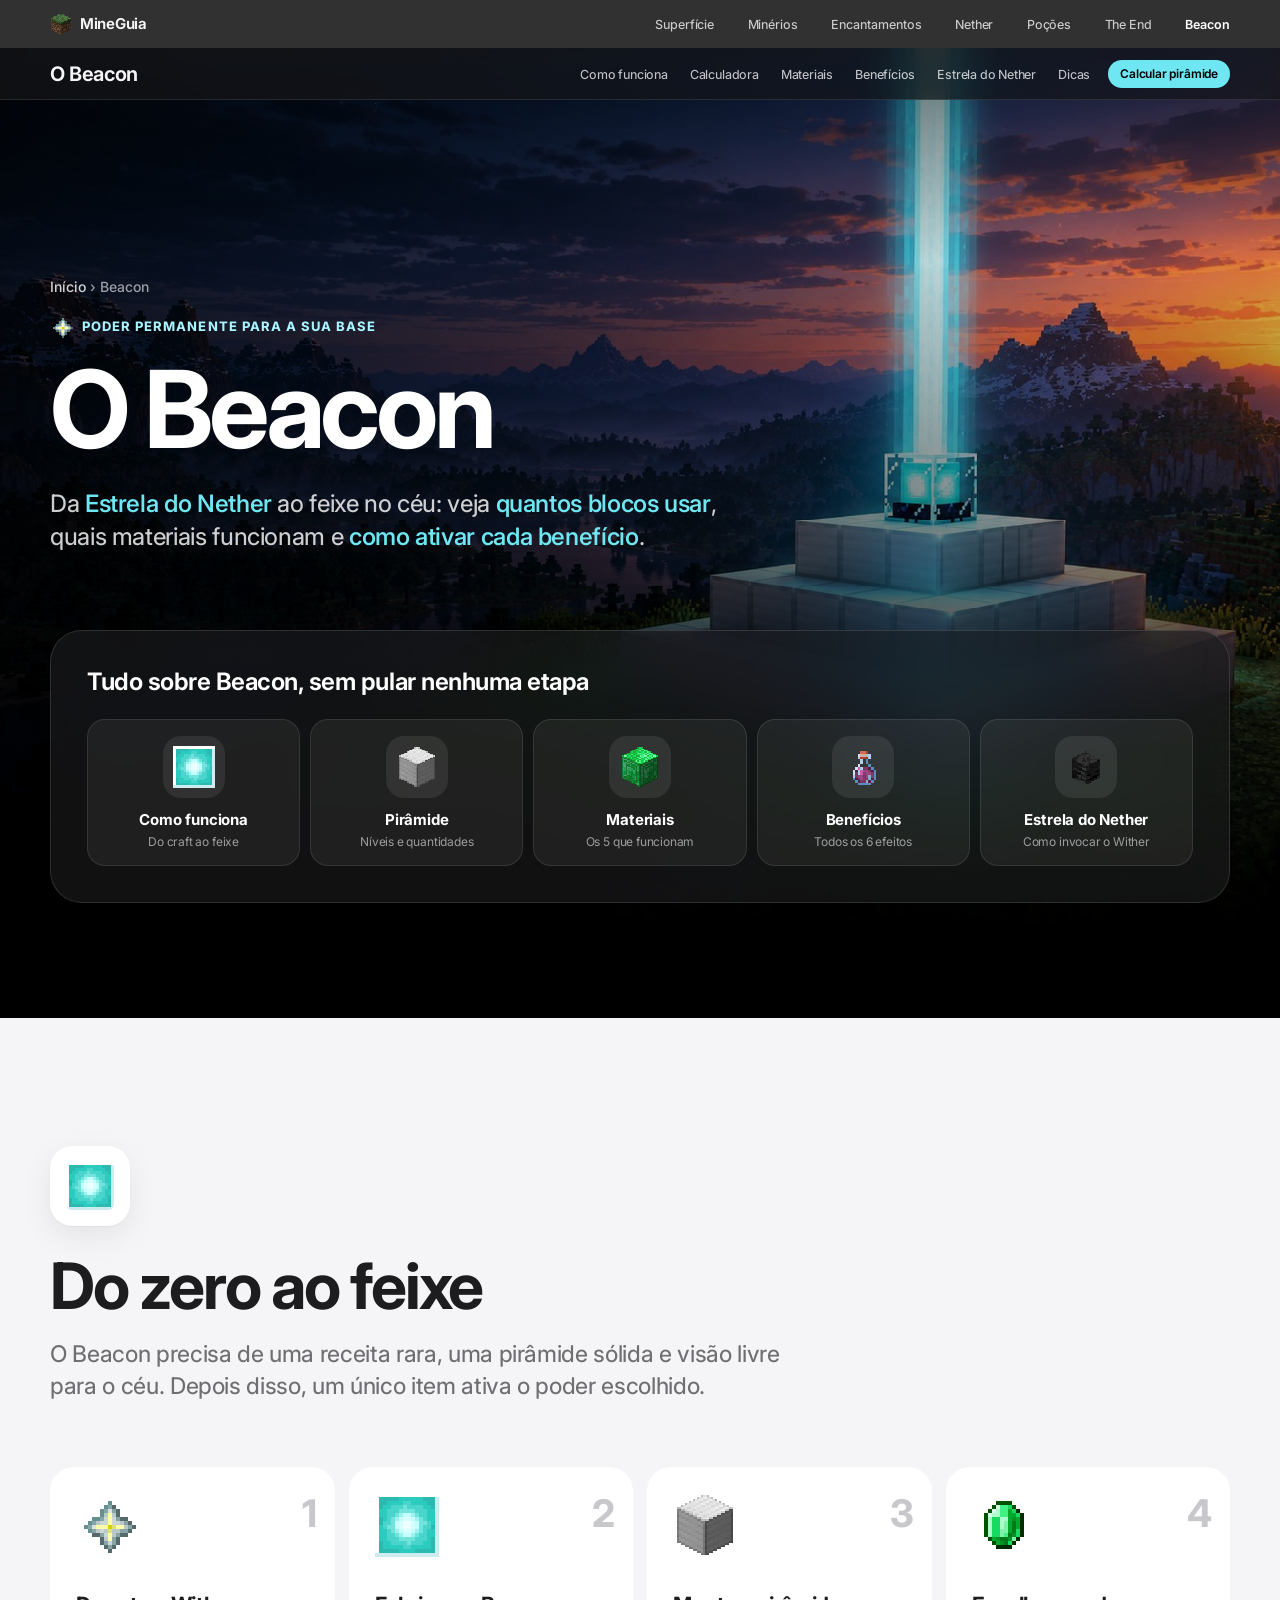
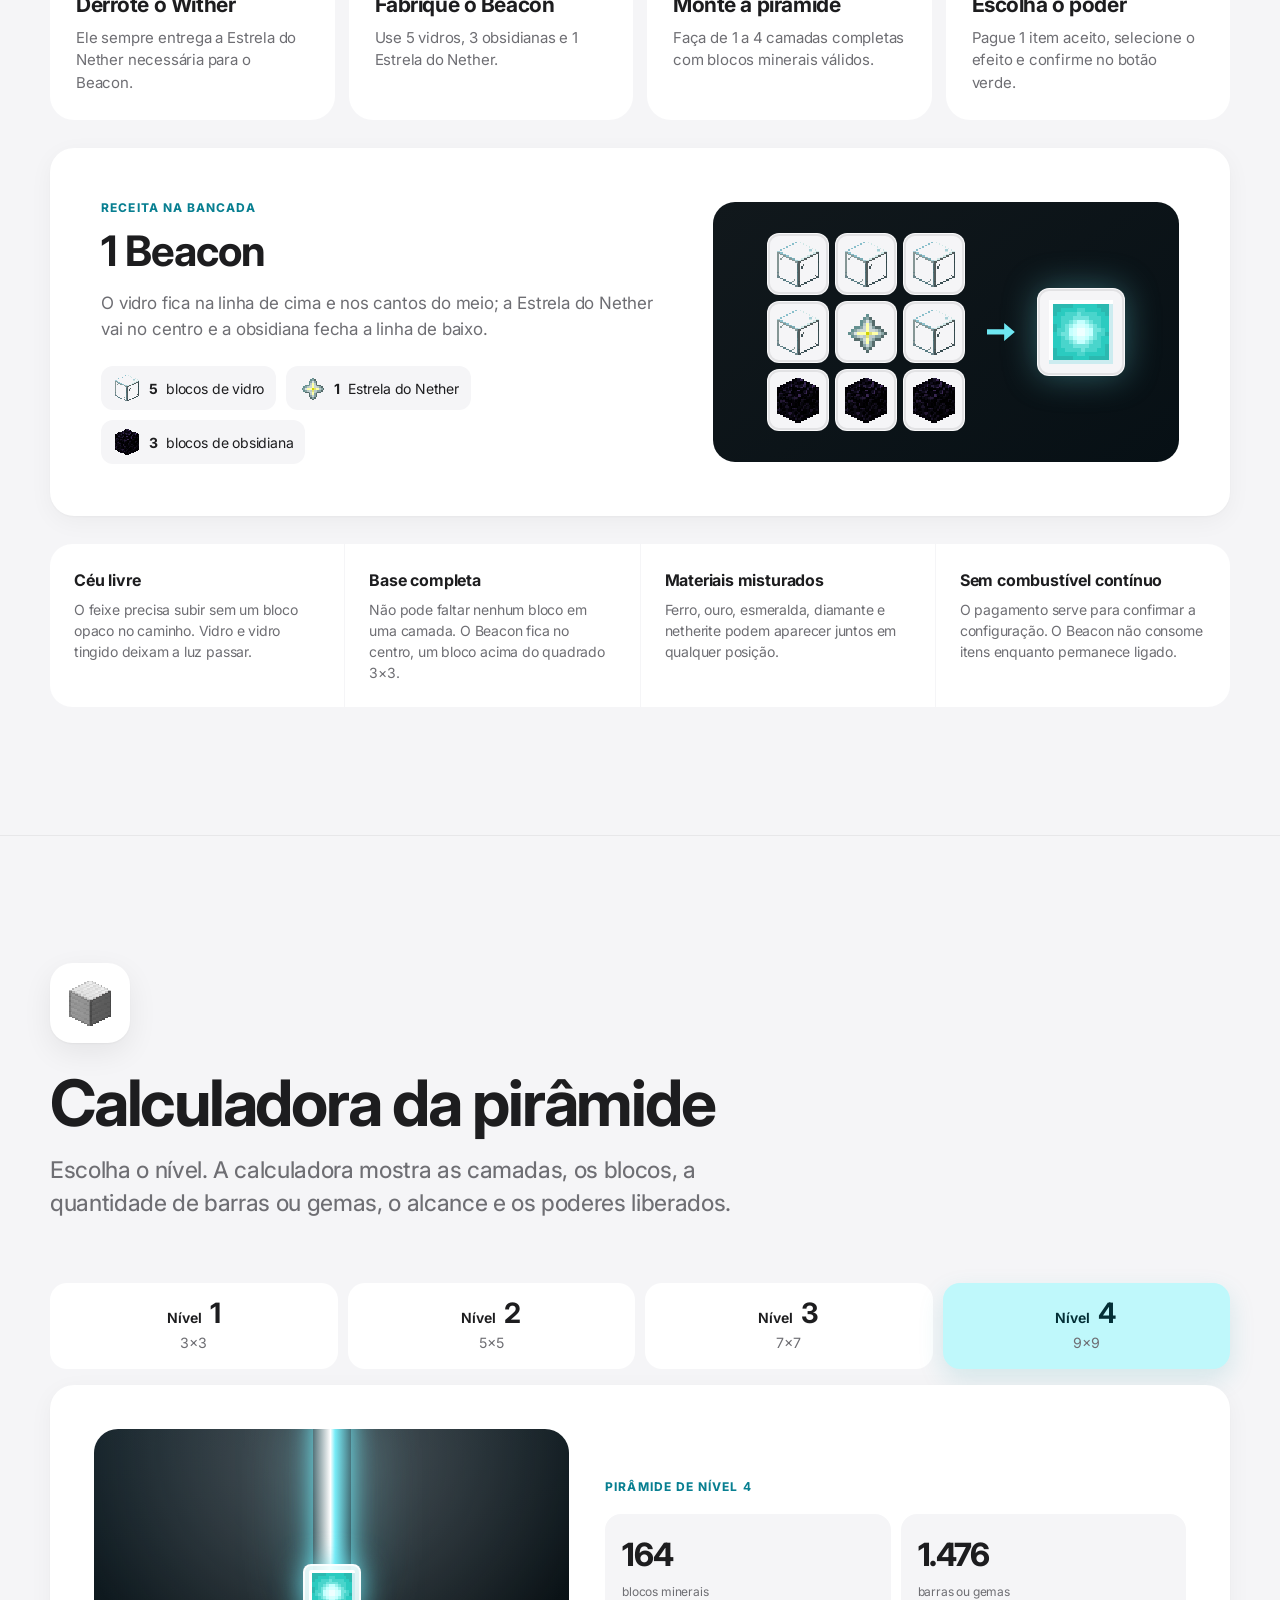
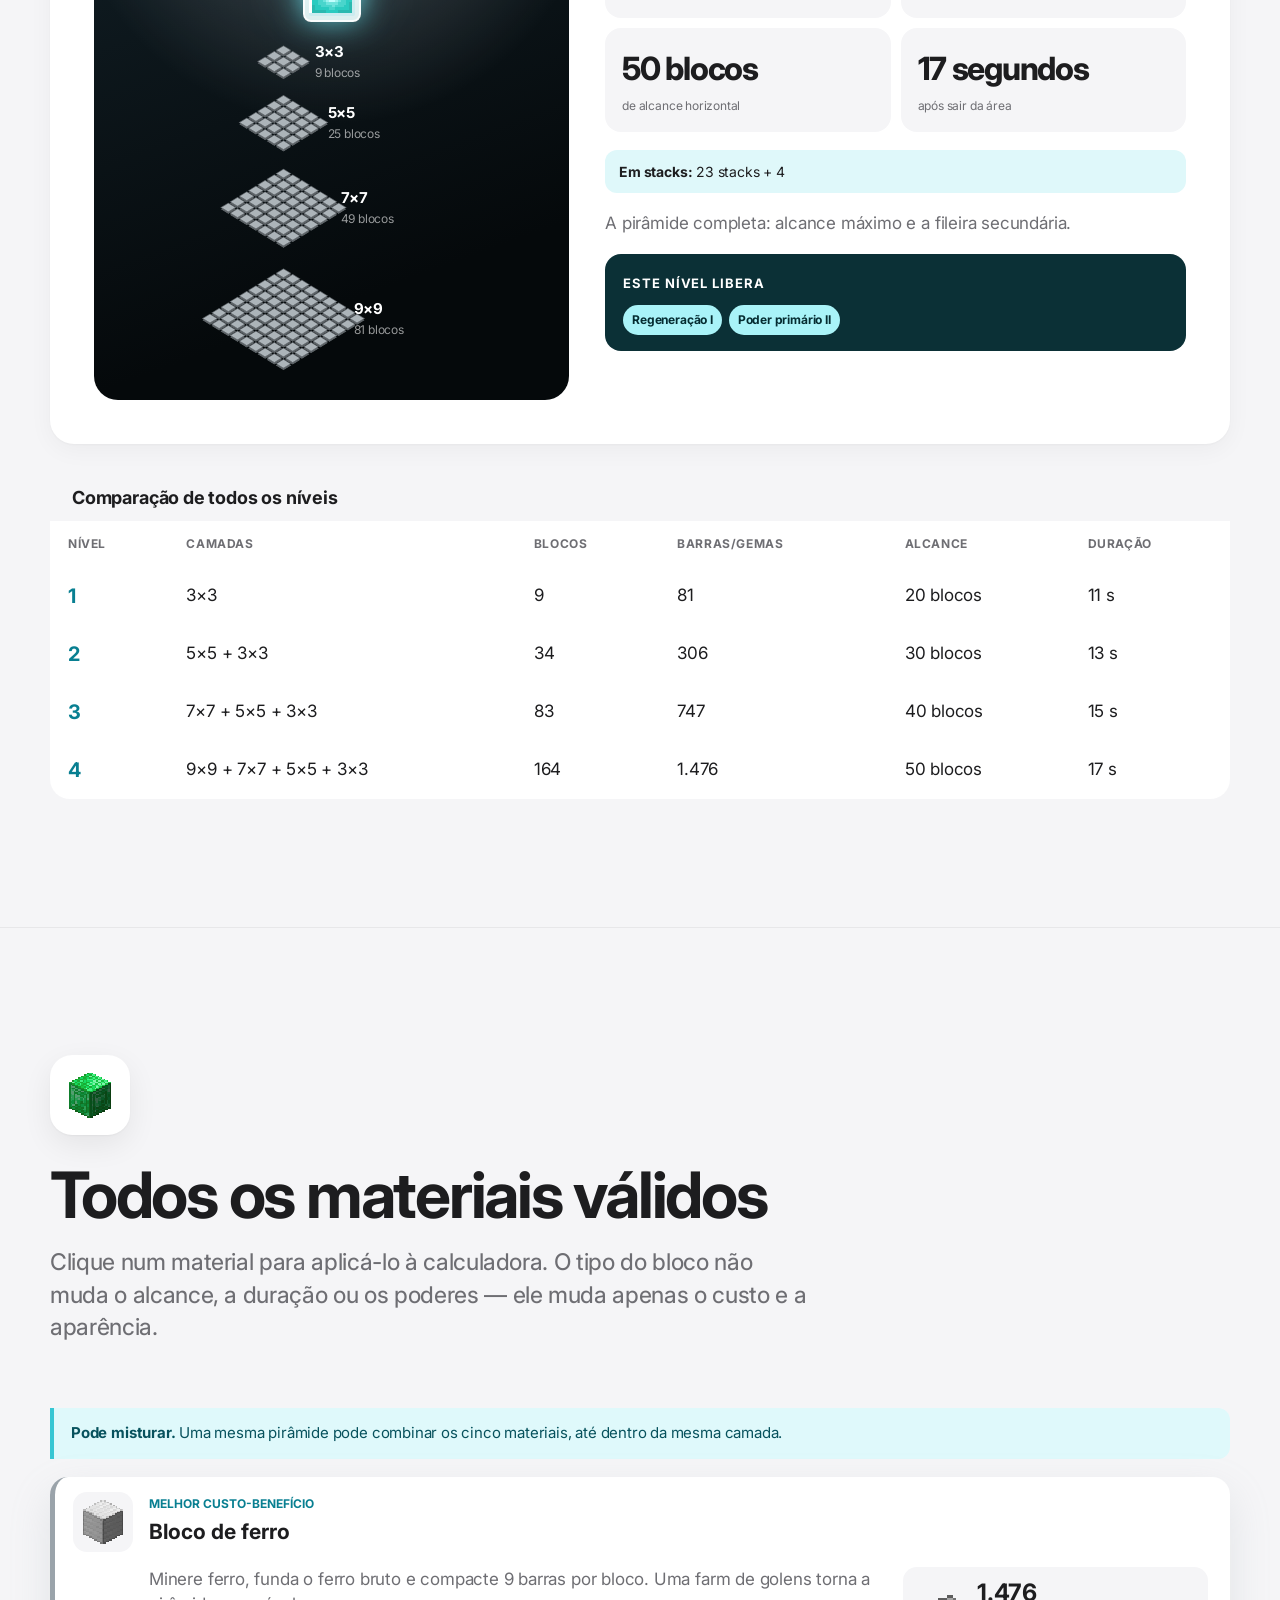
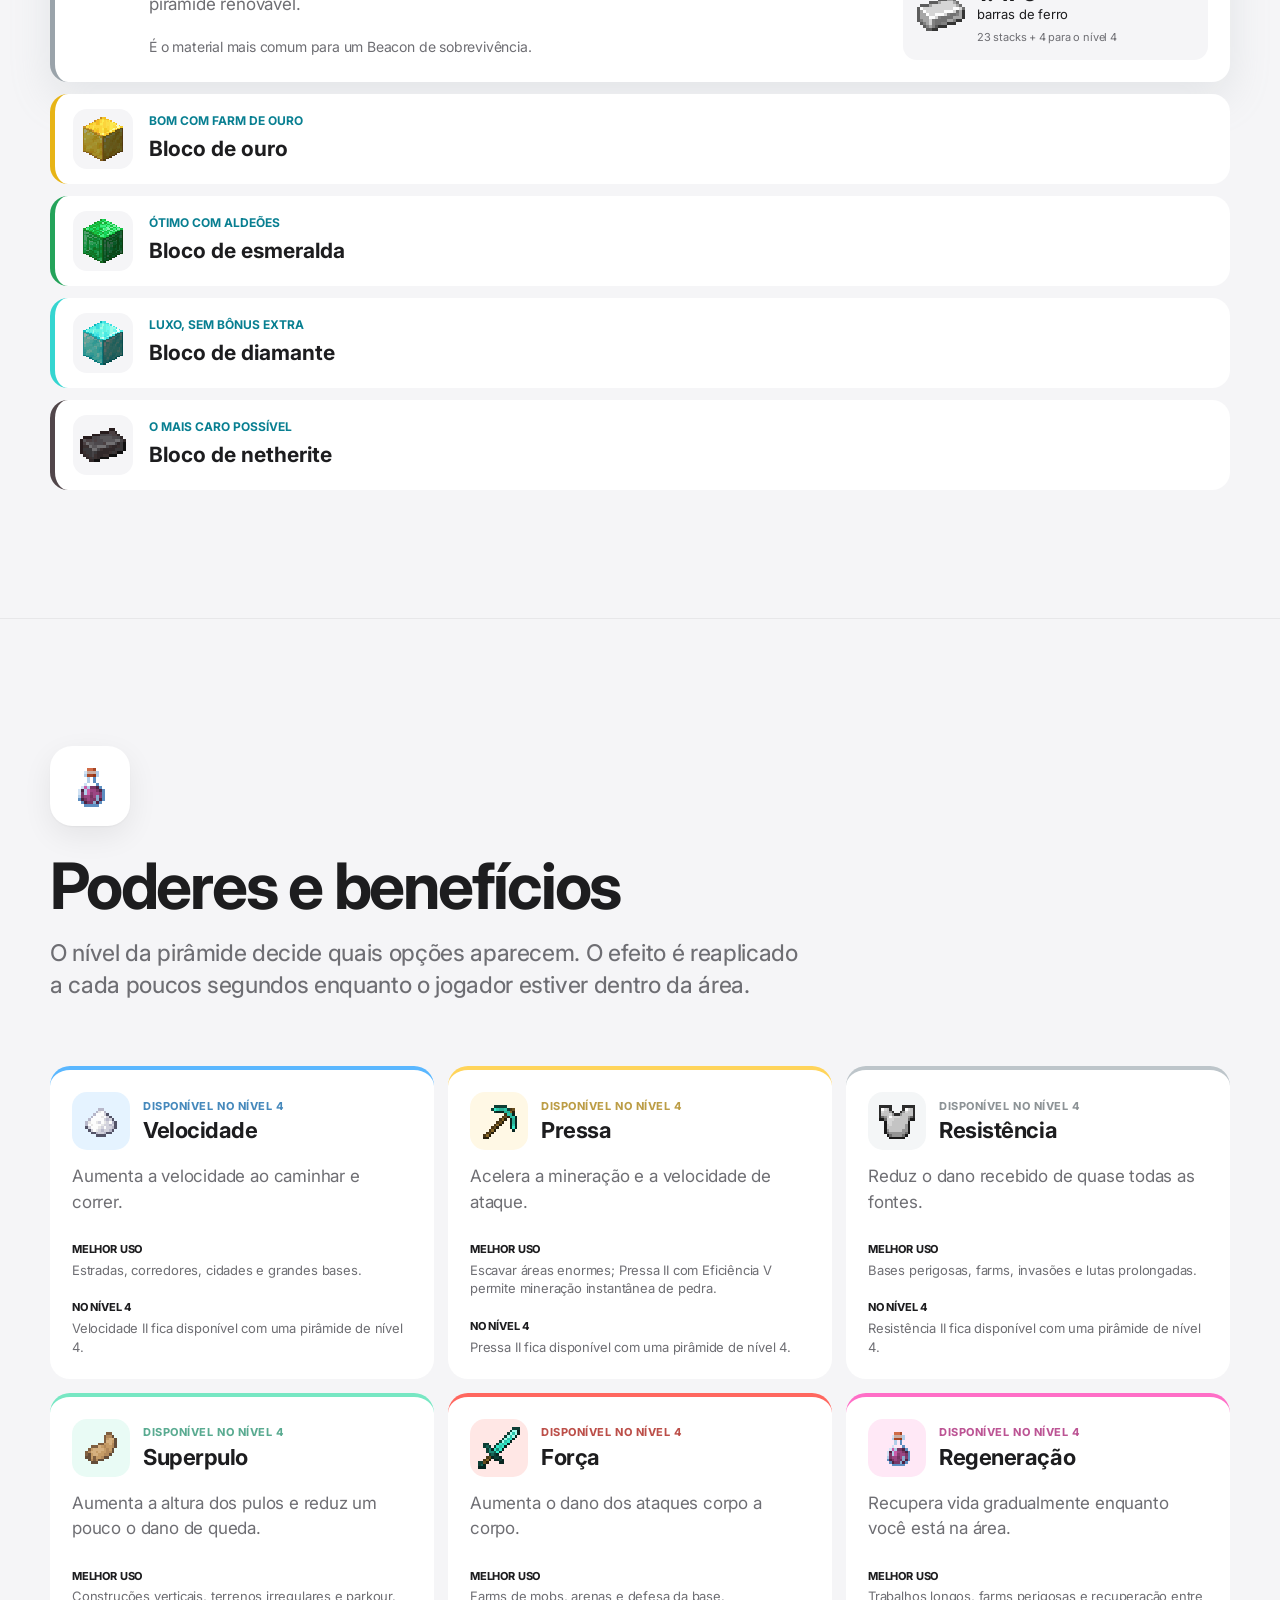
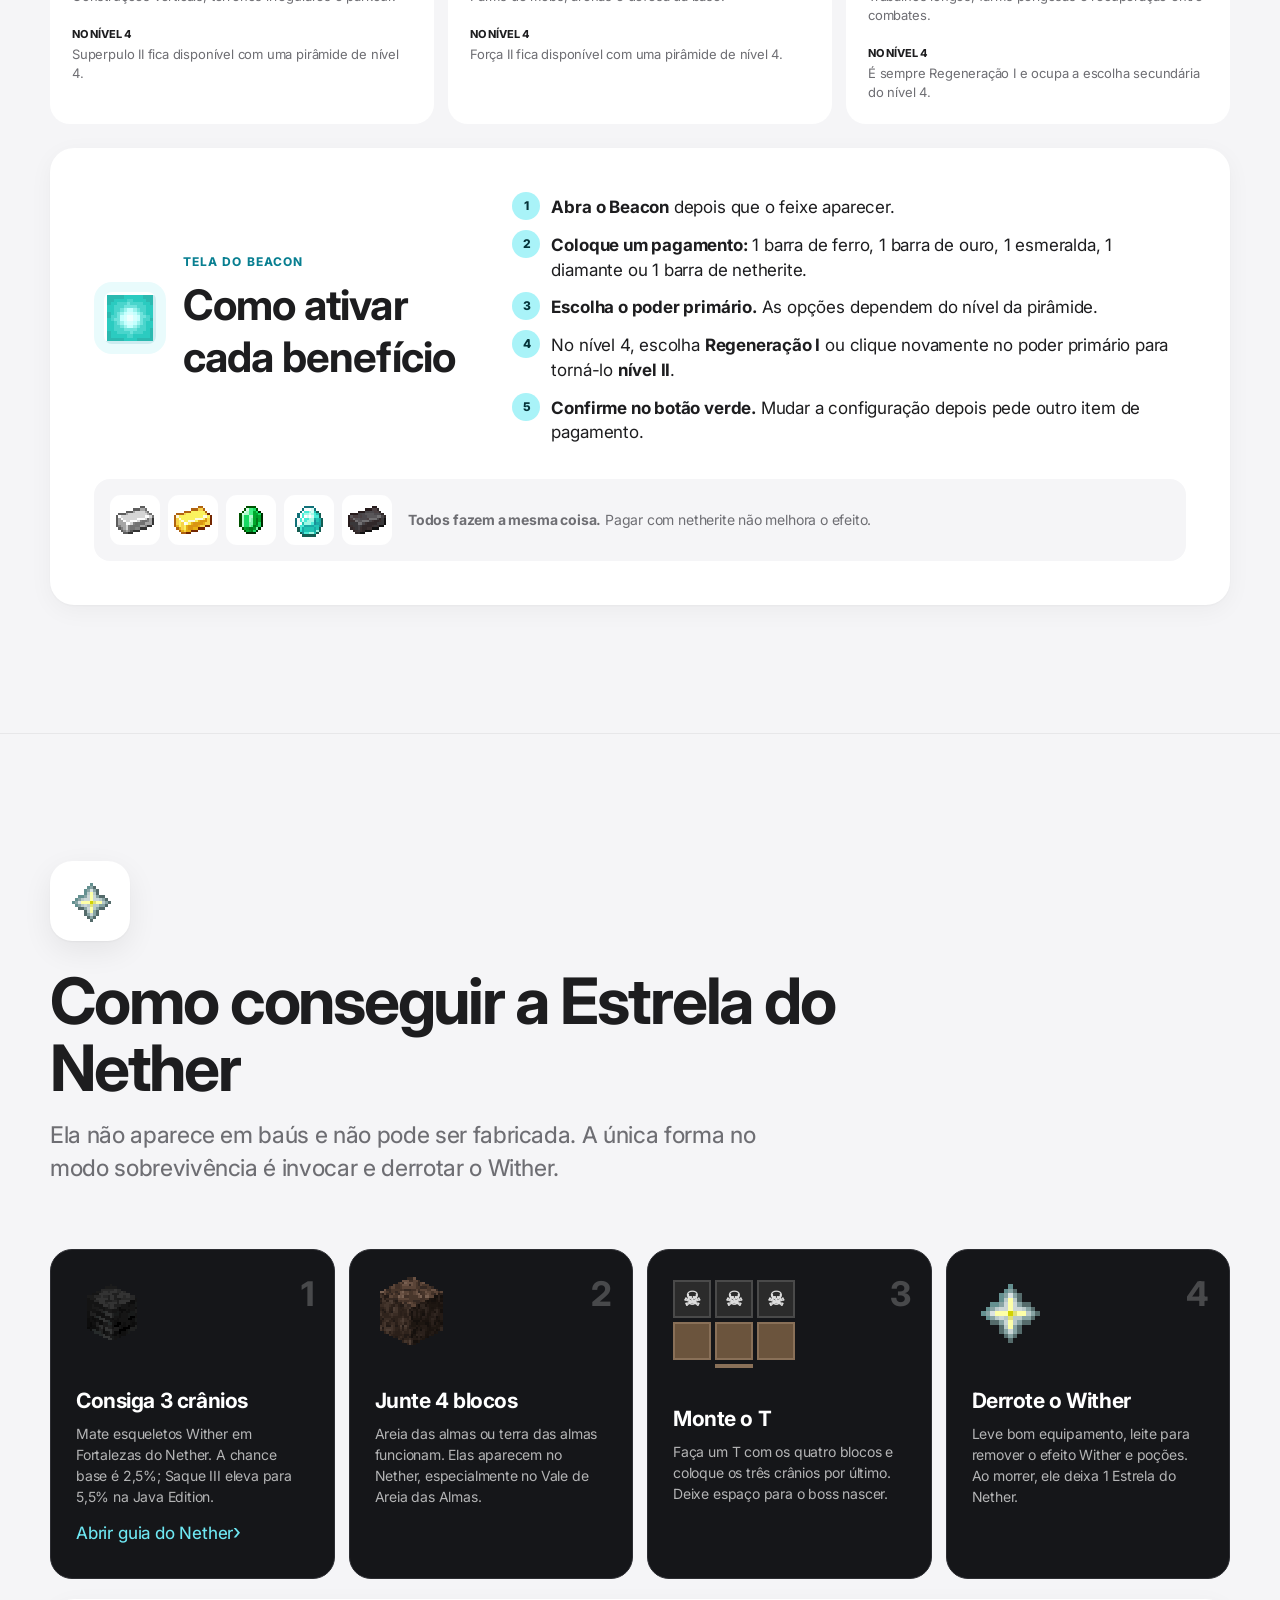
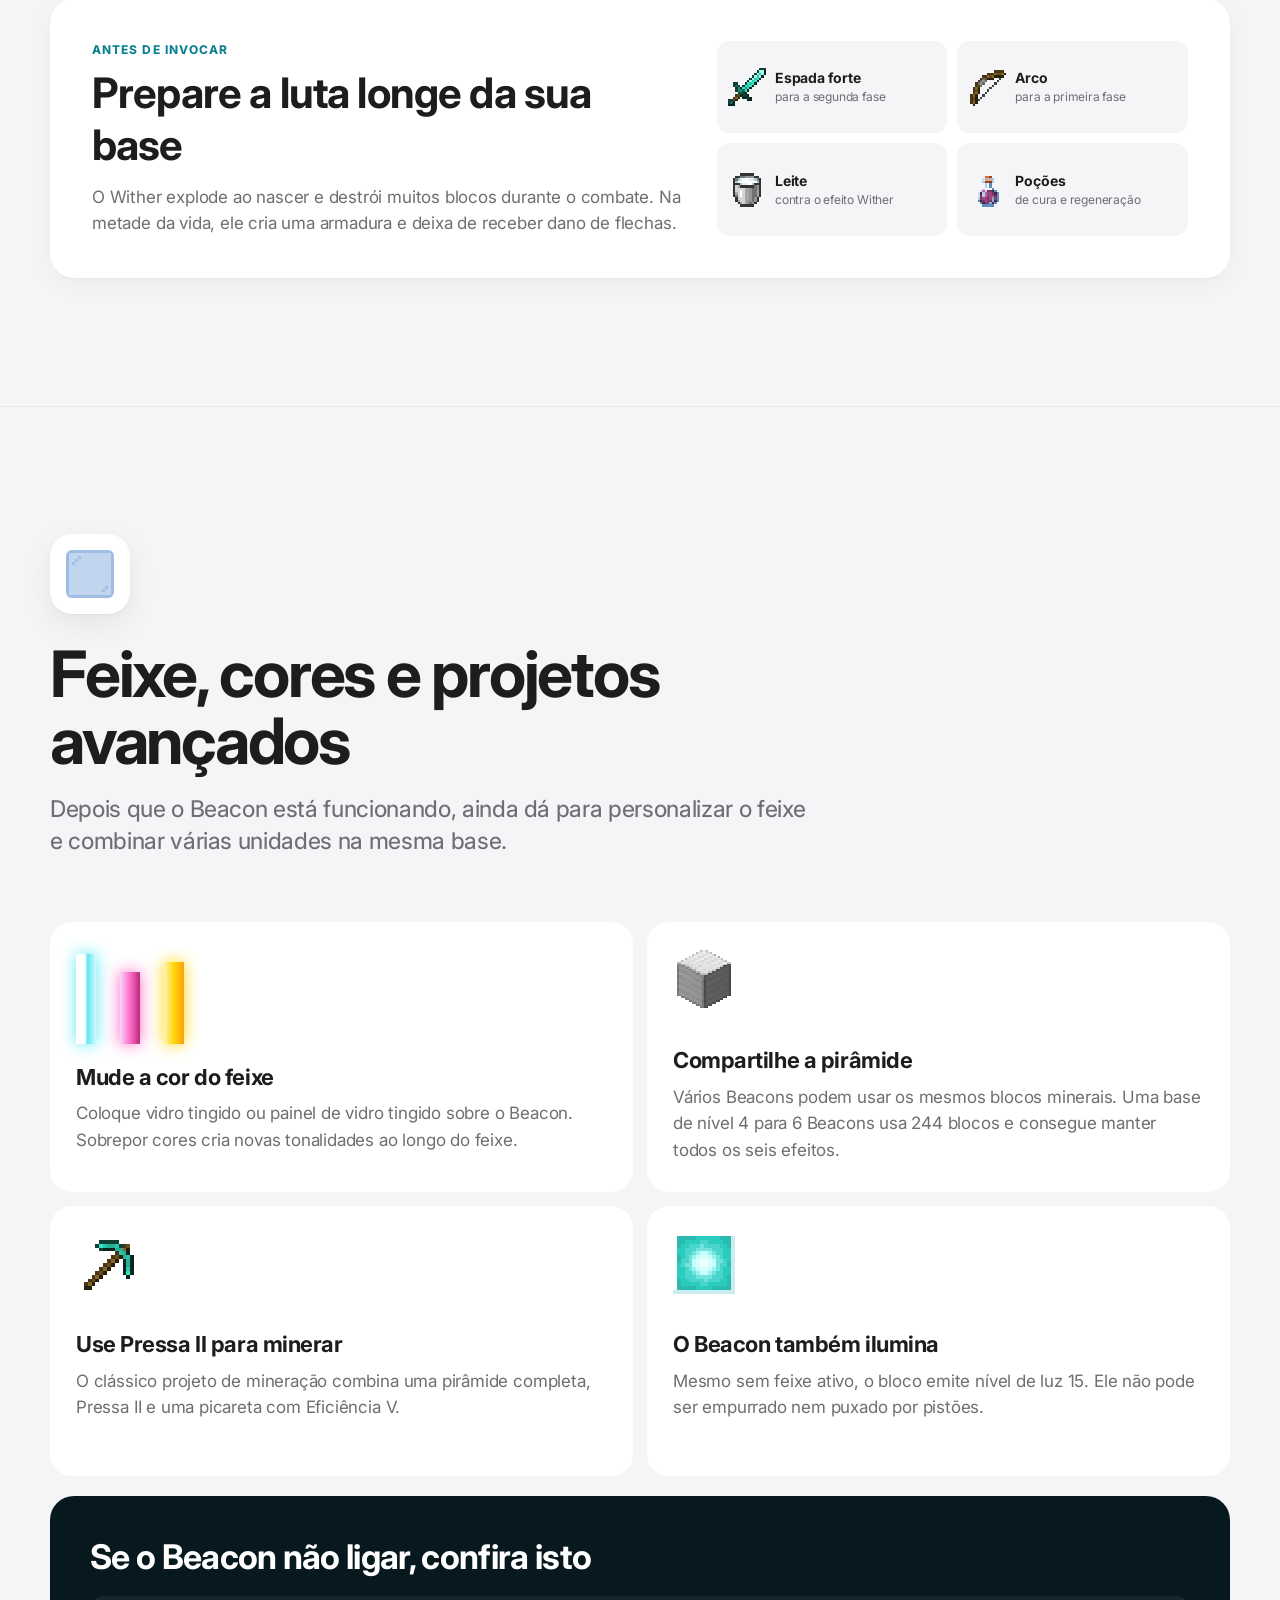
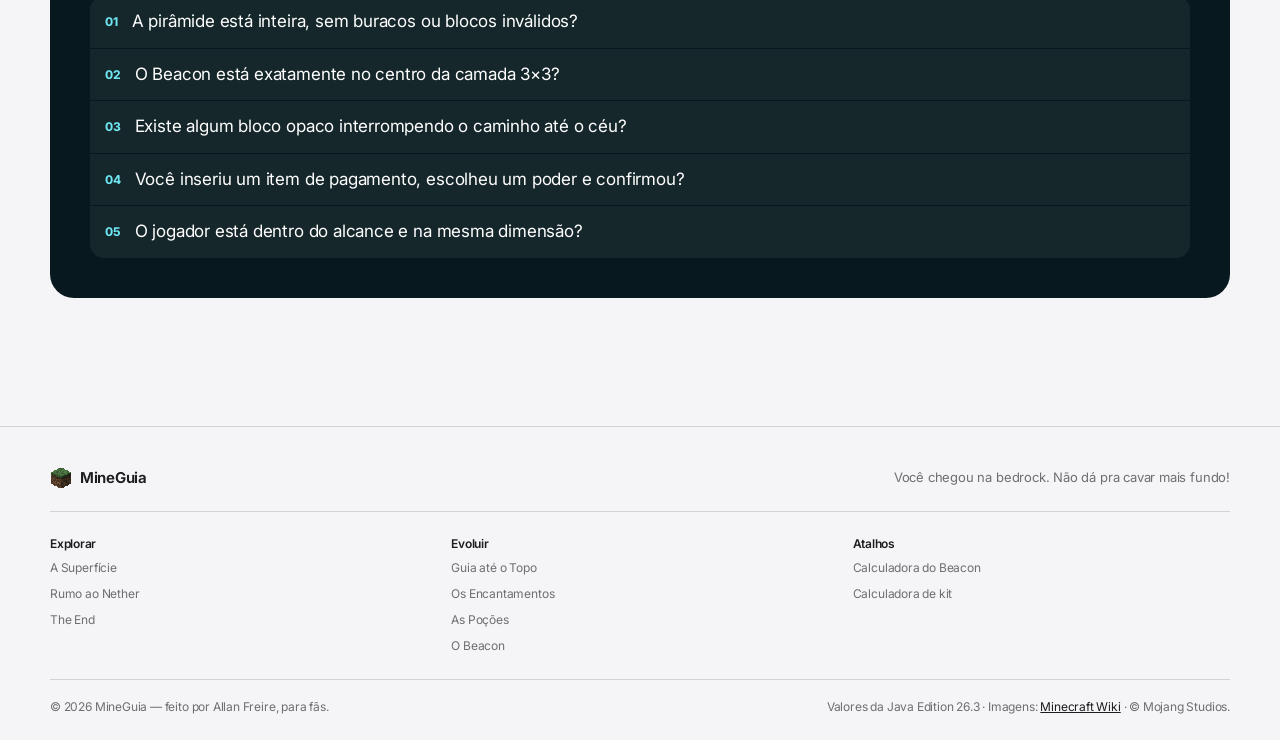
==== beacon.html @ 83b30490 "Adiciona guia de Beacon com calculadora e poderes" ====
<!doctype html>
<html lang="pt-BR">
<head>
  <meta charset="utf-8">
  <meta name="viewport" content="width=device-width, initial-scale=1">
  <meta name="theme-color" content="#07151b">
  <title>Beacon — MineGuia</title>
  <meta name="description" content="Guia completo do Beacon no Minecraft: receita, Estrela do Nether, pirâmides, materiais, quantidades, alcance, poderes e como ativar cada benefício.">
  <link rel="icon" type="image/png" href="assets/img/itens/nether_star.png">
  <link rel="preload" as="image" href="assets/img/fundos/beacon.jpg">
  <link rel="stylesheet" href="css/style.css">
  <link rel="stylesheet" href="css/minerios.css">
  <link rel="stylesheet" href="css/beacon.css">
  <link rel="preconnect" href="https://fonts.googleapis.com">
  <link rel="preconnect" href="https://fonts.gstatic.com" crossorigin>
  <link rel="stylesheet" href="https://fonts.googleapis.com/css2?family=Inter:opsz,wght@14..32,400..800&display=swap">
  <link rel="stylesheet" href="css/base.css">
  <link rel="stylesheet" href="css/guias.css">
  <script>document.documentElement.classList.add("js")</script>
</head>
<body class="pagina-beacon guia" data-subnav-acao="Calcular pirâmide|#calculadora">
  <a class="pular-conteudo" href="#como-funciona">Pular para o guia</a>

  <header class="gnav">
    <nav class="gnav-barra" aria-label="Principal">
      <a class="gnav-marca" href="index.html" aria-label="MineGuia, página inicial">
        <img src="assets/img/itens/grass_block.png" alt=""><span>MineGuia</span>
      </a>
      <ul class="gnav-links" id="gnav-links">
        <li><a href="superficie.html"><img src="assets/img/itens/oak_sapling.png" alt=""><span>Superfície</span></a></li>
        <li><a href="minerios.html"><img src="assets/img/itens/diamond_pickaxe.png" alt=""><span>Minérios</span></a></li>
        <li><a href="encantamentos.html"><img src="assets/img/itens/enchanted_book.png" alt=""><span>Encantamentos</span></a></li>
        <li><a href="nether.html"><img src="assets/img/itens/netherrack.png" alt=""><span>Nether</span></a></li>
        <li><a href="pocoes.html"><img src="assets/img/itens/potion_healing.png" alt=""><span>Poções</span></a></li>
        <li><a href="end.html"><img src="assets/img/itens/eye_of_ender.png" alt=""><span>The End</span></a></li>
        <li><a href="beacon.html" aria-current="page"><img src="assets/img/itens/nether_star.png" alt=""><span>Beacon</span></a></li>
      </ul>
      <button class="gnav-abrir" type="button" aria-expanded="false" aria-controls="gnav-links" aria-label="Abrir menu"><span></span><span></span></button>
    </nav>
  </header>

  <main>
    <section class="ceu guia-hero beacon-hero">
      <div class="container">
        <nav class="migalhas" aria-label="Você está aqui">
          <a href="index.html">Início</a> <span aria-hidden="true">›</span> <span>Beacon</span>
        </nav>
        <p class="beacon-selo"><img src="assets/img/itens/nether_star.png" alt=""> Poder permanente para a sua base</p>
        <h1 class="guia-titulo">O Beacon</h1>
        <p class="guia-intro chat">Da <a href="#estrela">Estrela do Nether</a> ao feixe no céu: veja <a href="#calculadora">quantos blocos usar</a>, quais materiais funcionam e <a href="#poderes">como ativar cada benefício</a>.</p>

        <div class="jornada" id="guia-rapido">
          <h2 class="jornada-titulo">Tudo sobre Beacon, sem pular nenhuma etapa</h2>
          <div class="beacon-atalhos">
            <a href="#como-funciona"><span><img src="assets/img/itens/beacon.png" alt=""></span><b>Como funciona</b><small>Do craft ao feixe</small></a>
            <a href="#calculadora"><span><img src="assets/img/itens/iron_block.png" alt=""></span><b>Pirâmide</b><small>Níveis e quantidades</small></a>
            <a href="#materiais"><span><img src="assets/img/itens/emerald_block.png" alt=""></span><b>Materiais</b><small>Os 5 que funcionam</small></a>
            <a href="#poderes"><span><img src="assets/img/itens/potion_regeneration.png" alt=""></span><b>Benefícios</b><small>Todos os 6 efeitos</small></a>
            <a href="#estrela"><span><img src="assets/img/itens/wither_skeleton_skull.png" alt=""></span><b>Estrela do Nether</b><small>Como invocar o Wither</small></a>
          </div>
        </div>
      </div>
    </section>

    <section class="secao beacon-como" id="como-funciona" data-subnav="Como funciona" aria-labelledby="titulo-como">
      <div class="container">
        <h2 class="titulo-secao" id="titulo-como"><img src="assets/img/itens/beacon.png" alt="">Do zero ao feixe</h2>
        <p class="secao-desc">O Beacon precisa de uma receita rara, uma pirâmide sólida e visão livre para o céu. Depois disso, um único item ativa o poder escolhido.</p>

        <ol class="beacon-passos">
          <li><span>1</span><img src="assets/img/itens/nether_star.png" alt=""><div><h3>Derrote o Wither</h3><p>Ele sempre entrega a Estrela do Nether necessária para o Beacon.</p></div></li>
          <li><span>2</span><img src="assets/img/itens/beacon.png" alt=""><div><h3>Fabrique o Beacon</h3><p>Use 5 vidros, 3 obsidianas e 1 Estrela do Nether.</p></div></li>
          <li><span>3</span><img src="assets/img/itens/iron_block.png" alt=""><div><h3>Monte a pirâmide</h3><p>Faça de 1 a 4 camadas completas com blocos minerais válidos.</p></div></li>
          <li><span>4</span><img src="assets/img/itens/emerald.png" alt=""><div><h3>Escolha o poder</h3><p>Pague 1 item aceito, selecione o efeito e confirme no botão verde.</p></div></li>
        </ol>

        <div class="beacon-receita painel">
          <div class="receita-texto">
            <p class="beacon-rotulo">Receita na bancada</p>
            <h3>1 Beacon</h3>
            <p>O vidro fica na linha de cima e nos cantos do meio; a Estrela do Nether vai no centro e a obsidiana fecha a linha de baixo.</p>
            <ul>
              <li><img src="assets/img/itens/glass.png" alt=""><strong>5</strong> blocos de vidro</li>
              <li><img src="assets/img/itens/nether_star.png" alt=""><strong>1</strong> Estrela do Nether</li>
              <li><img src="assets/img/itens/obsidian.png" alt=""><strong>3</strong> blocos de obsidiana</li>
            </ul>
          </div>
          <div class="receita-montagem" aria-label="Receita do Beacon: cinco vidros, uma Estrela do Nether e três obsidianas">
            <div class="receita-grade">
              <span><img src="assets/img/itens/glass.png" alt=""></span><span><img src="assets/img/itens/glass.png" alt=""></span><span><img src="assets/img/itens/glass.png" alt=""></span>
              <span><img src="assets/img/itens/glass.png" alt=""></span><span><img src="assets/img/itens/nether_star.png" alt=""></span><span><img src="assets/img/itens/glass.png" alt=""></span>
              <span><img src="assets/img/itens/obsidian.png" alt=""></span><span><img src="assets/img/itens/obsidian.png" alt=""></span><span><img src="assets/img/itens/obsidian.png" alt=""></span>
            </div>
            <i aria-hidden="true"></i>
            <span class="receita-resultado"><img src="assets/img/itens/beacon.png" alt="Beacon"></span>
          </div>
        </div>

        <div class="beacon-regras">
          <article><strong>Céu livre</strong><p>O feixe precisa subir sem um bloco opaco no caminho. Vidro e vidro tingido deixam a luz passar.</p></article>
          <article><strong>Base completa</strong><p>Não pode faltar nenhum bloco em uma camada. O Beacon fica no centro, um bloco acima do quadrado 3×3.</p></article>
          <article><strong>Materiais misturados</strong><p>Ferro, ouro, esmeralda, diamante e netherite podem aparecer juntos em qualquer posição.</p></article>
          <article><strong>Sem combustível contínuo</strong><p>O pagamento serve para confirmar a configuração. O Beacon não consome itens enquanto permanece ligado.</p></article>
        </div>
      </div>
    </section>

    <section class="secao secao--beacon calculadora-beacon" id="calculadora" data-subnav="Calculadora" aria-labelledby="titulo-calculadora">
      <div class="container">
        <h2 class="titulo-secao" id="titulo-calculadora"><img src="assets/img/itens/iron_block.png" alt="">Calculadora da pirâmide</h2>
        <p class="secao-desc">Escolha o nível. A calculadora mostra as camadas, os blocos, a quantidade de barras ou gemas, o alcance e os poderes liberados.</p>

        <div class="nivel-seletor" role="group" aria-label="Nível da pirâmide">
          <button type="button" data-nivel="1" aria-pressed="false"><span>Nível</span><strong>1</strong><small>3×3</small></button>
          <button type="button" data-nivel="2" aria-pressed="false"><span>Nível</span><strong>2</strong><small>5×5</small></button>
          <button type="button" data-nivel="3" aria-pressed="false"><span>Nível</span><strong>3</strong><small>7×7</small></button>
          <button type="button" data-nivel="4" aria-pressed="true" class="is-ativo"><span>Nível</span><strong>4</strong><small>9×9</small></button>
        </div>

        <div class="calculadora-grade painel">
          <div class="piramide-palco" id="beacon-piramide-visual" aria-live="polite"></div>
          <div class="calculadora-dados">
            <p class="beacon-rotulo">Pirâmide de nível <strong id="beacon-nivel-numero">4</strong></p>
            <div class="numeros-beacon">
              <div><span id="beacon-total-blocos">164</span><small>blocos minerais</small></div>
              <div><span id="beacon-total-itens">1.476</span><small>barras ou gemas</small></div>
              <div><span id="beacon-alcance">50 blocos</span><small>de alcance horizontal</small></div>
              <div><span id="beacon-duracao">17 segundos</span><small>após sair da área</small></div>
            </div>
            <p class="calculadora-pilhas"><b>Em stacks:</b> <span id="beacon-total-pilhas">23 stacks + 4</span></p>
            <p id="beacon-resumo">A pirâmide completa: alcance máximo e a fileira secundária.</p>
            <div class="desbloqueios"><strong>Este nível libera</strong><ul id="beacon-desbloqueia"></ul></div>
          </div>
        </div>

        <div class="tabela-niveis-wrap">
          <table class="tabela-niveis">
            <caption>Comparação de todos os níveis</caption>
            <thead><tr><th>Nível</th><th>Camadas</th><th>Blocos</th><th>Barras/gemas</th><th>Alcance</th><th>Duração</th></tr></thead>
            <tbody>
              <tr><th>1</th><td>3×3</td><td>9</td><td>81</td><td>20 blocos</td><td>11 s</td></tr>
              <tr><th>2</th><td>5×5 + 3×3</td><td>34</td><td>306</td><td>30 blocos</td><td>13 s</td></tr>
              <tr><th>3</th><td>7×7 + 5×5 + 3×3</td><td>83</td><td>747</td><td>40 blocos</td><td>15 s</td></tr>
              <tr><th>4</th><td>9×9 + 7×7 + 5×5 + 3×3</td><td>164</td><td>1.476</td><td>50 blocos</td><td>17 s</td></tr>
            </tbody>
          </table>
        </div>
      </div>
    </section>

    <section class="secao" id="materiais" data-subnav="Materiais" aria-labelledby="titulo-materiais">
      <div class="container">
        <h2 class="titulo-secao" id="titulo-materiais"><img src="assets/img/itens/emerald_block.png" alt="">Todos os materiais válidos</h2>
        <p class="secao-desc">Clique num material para aplicá-lo à calculadora. O tipo do bloco não muda o alcance, a duração ou os poderes — ele muda apenas o custo e a aparência.</p>
        <div class="material-aviso"><strong>Pode misturar.</strong> Uma mesma pirâmide pode combinar os cinco materiais, até dentro da mesma camada.</div>
        <div class="lista-materiais" id="lista-materiais"></div>
      </div>
    </section>

    <section class="secao secao--beacon" id="poderes" data-subnav="Benefícios" aria-labelledby="titulo-poderes">
      <div class="container">
        <h2 class="titulo-secao" id="titulo-poderes"><img src="assets/img/itens/potion_regeneration.png" alt="">Poderes e benefícios</h2>
        <p class="secao-desc">O nível da pirâmide decide quais opções aparecem. O efeito é reaplicado a cada poucos segundos enquanto o jogador estiver dentro da área.</p>
        <div class="lista-poderes" id="lista-poderes"></div>

        <div class="ativacao painel">
          <div class="ativacao-cabeca">
            <img src="assets/img/itens/beacon.png" alt="">
            <div><p class="beacon-rotulo">Tela do Beacon</p><h3>Como ativar cada benefício</h3></div>
          </div>
          <ol>
            <li><span>1</span><p><strong>Abra o Beacon</strong> depois que o feixe aparecer.</p></li>
            <li><span>2</span><p><strong>Coloque um pagamento:</strong> 1 barra de ferro, 1 barra de ouro, 1 esmeralda, 1 diamante ou 1 barra de netherite.</p></li>
            <li><span>3</span><p><strong>Escolha o poder primário.</strong> As opções dependem do nível da pirâmide.</p></li>
            <li><span>4</span><p>No nível 4, escolha <strong>Regeneração I</strong> ou clique novamente no poder primário para torná-lo <strong>nível II</strong>.</p></li>
            <li><span>5</span><p><strong>Confirme no botão verde.</strong> Mudar a configuração depois pede outro item de pagamento.</p></li>
          </ol>
          <div class="pagamentos" aria-label="Itens aceitos como pagamento">
            <span><img src="assets/img/itens/iron_ingot.png" alt="Barra de ferro"></span>
            <span><img src="assets/img/itens/gold_ingot.png" alt="Barra de ouro"></span>
            <span><img src="assets/img/itens/emerald.png" alt="Esmeralda"></span>
            <span><img src="assets/img/itens/diamond.png" alt="Diamante"></span>
            <span><img src="assets/img/itens/netherite_ingot.png" alt="Barra de netherite"></span>
            <p><strong>Todos fazem a mesma coisa.</strong> Pagar com netherite não melhora o efeito.</p>
          </div>
        </div>
      </div>
    </section>

    <section class="secao" id="estrela" data-subnav="Estrela do Nether" aria-labelledby="titulo-estrela">
      <div class="container">
        <h2 class="titulo-secao" id="titulo-estrela"><img src="assets/img/itens/nether_star.png" alt="">Como conseguir a Estrela do Nether</h2>
        <p class="secao-desc">Ela não aparece em baús e não pode ser fabricada. A única forma no modo sobrevivência é invocar e derrotar o Wither.</p>

        <div class="wither-fluxo">
          <article><span class="wither-num">1</span><img src="assets/img/itens/wither_skeleton_skull.png" alt=""><h3>Consiga 3 crânios</h3><p>Mate esqueletos Wither em Fortalezas do Nether. A chance base é 2,5%; Saque III eleva para 5,5% na Java Edition.</p><a href="nether.html#estrutura-fortaleza" class="mais-link">Abrir guia do Nether</a></article>
          <article><span class="wither-num">2</span><img src="assets/img/itens/soul_sand.png" alt=""><h3>Junte 4 blocos</h3><p>Areia das almas ou terra das almas funcionam. Elas aparecem no Nether, especialmente no Vale de Areia das Almas.</p></article>
          <article><span class="wither-num">3</span><div class="wither-forma" aria-label="Forma de T feita com quatro blocos de areia das almas e três crânios"><b>☠</b><b>☠</b><b>☠</b><i></i><i></i><i></i><i></i></div><h3>Monte o T</h3><p>Faça um T com os quatro blocos e coloque os três crânios por último. Deixe espaço para o boss nascer.</p></article>
          <article><span class="wither-num">4</span><img src="assets/img/itens/nether_star.png" alt=""><h3>Derrote o Wither</h3><p>Leve bom equipamento, leite para remover o efeito Wither e poções. Ao morrer, ele deixa 1 Estrela do Nether.</p></article>
        </div>

        <div class="wither-preparo painel">
          <div><p class="beacon-rotulo">Antes de invocar</p><h3>Prepare a luta longe da sua base</h3><p>O Wither explode ao nascer e destrói muitos blocos durante o combate. Na metade da vida, ele cria uma armadura e deixa de receber dano de flechas.</p></div>
          <ul>
            <li><img src="assets/img/itens/diamond_sword.png" alt=""><span><strong>Espada forte</strong> para a segunda fase</span></li>
            <li><img src="assets/img/itens/bow.png" alt=""><span><strong>Arco</strong> para a primeira fase</span></li>
            <li><img src="assets/img/itens/milk_bucket.png" alt=""><span><strong>Leite</strong> contra o efeito Wither</span></li>
            <li><img src="assets/img/itens/potion_regeneration.png" alt=""><span><strong>Poções</strong> de cura e regeneração</span></li>
          </ul>
        </div>
      </div>
    </section>

    <section class="secao secao--beacon" id="dicas" data-subnav="Dicas" aria-labelledby="titulo-dicas">
      <div class="container">
        <h2 class="titulo-secao" id="titulo-dicas"><img src="assets/img/itens/light_blue_stained_glass_pane.png" alt="">Feixe, cores e projetos avançados</h2>
        <p class="secao-desc">Depois que o Beacon está funcionando, ainda dá para personalizar o feixe e combinar várias unidades na mesma base.</p>
        <div class="dicas-beacon">
          <article class="dica-feixe"><div class="feixes-demo" aria-hidden="true"><i></i><i></i><i></i></div><h3>Mude a cor do feixe</h3><p>Coloque vidro tingido ou painel de vidro tingido sobre o Beacon. Sobrepor cores cria novas tonalidades ao longo do feixe.</p></article>
          <article><img src="assets/img/itens/iron_block.png" alt=""><h3>Compartilhe a pirâmide</h3><p>Vários Beacons podem usar os mesmos blocos minerais. Uma base de nível 4 para 6 Beacons usa 244 blocos e consegue manter todos os seis efeitos.</p></article>
          <article><img src="assets/img/itens/diamond_pickaxe.png" alt=""><h3>Use Pressa II para minerar</h3><p>O clássico projeto de mineração combina uma pirâmide completa, Pressa II e uma picareta com Eficiência V.</p></article>
          <article><img src="assets/img/itens/beacon.png" alt=""><h3>O Beacon também ilumina</h3><p>Mesmo sem feixe ativo, o bloco emite nível de luz 15. Ele não pode ser empurrado nem puxado por pistões.</p></article>
        </div>

        <div class="erros-beacon">
          <h3>Se o Beacon não ligar, confira isto</h3>
          <ul>
            <li><span>01</span>A pirâmide está inteira, sem buracos ou blocos inválidos?</li>
            <li><span>02</span>O Beacon está exatamente no centro da camada 3×3?</li>
            <li><span>03</span>Existe algum bloco opaco interrompendo o caminho até o céu?</li>
            <li><span>04</span>Você inseriu um item de pagamento, escolheu um poder e confirmou?</li>
            <li><span>05</span>O jogador está dentro do alcance e na mesma dimensão?</li>
          </ul>
        </div>
      </div>
    </section>
  </main>

  <footer class="gfoot">
    <div class="gfoot-dentro">
      <div class="gfoot-topo">
        <a class="gfoot-marca" href="index.html"><img src="assets/img/itens/grass_block.png" alt=""><span>MineGuia</span></a>
        <p class="gfoot-frase">Você chegou na bedrock. Não dá pra cavar mais fundo!</p>
      </div>
      <nav class="gfoot-colunas" aria-label="Todos os guias">
        <div><h2>Explorar</h2><ul><li><a href="superficie.html">A Superfície</a></li><li><a href="nether.html">Rumo ao Nether</a></li><li><a href="end.html">The End</a></li></ul></div>
        <div><h2>Evoluir</h2><ul><li><a href="minerios.html">Guia até o Topo</a></li><li><a href="encantamentos.html">Os Encantamentos</a></li><li><a href="pocoes.html">As Poções</a></li><li><a href="beacon.html">O Beacon</a></li></ul></div>
        <div><h2>Atalhos</h2><ul><li><a href="beacon.html#calculadora">Calculadora do Beacon</a></li><li><a href="minerios.html#calculadora">Calculadora de kit</a></li></ul></div>
      </nav>
      <div class="gfoot-meta">
        <p>© <span data-ano>2026</span> MineGuia — feito por Allan Freire, para fãs.</p>
        <p>Valores da Java Edition 26.3 · Imagens: <a href="https://minecraft.wiki" target="_blank" rel="noopener">Minecraft Wiki</a> · © Mojang Studios.</p>
      </div>
    </div>
  </footer>

  <script src="js/main.js"></script>
  <script src="js/site.js"></script>
  <script src="js/dados-beacon.js"></script>
  <script src="js/beacon.js"></script>
</body>
</html>
---- css/style.css ----
/* =============================================================
   MineGuia — estilo global (vale para todas as páginas)
   -------------------------------------------------------------
   Tudo aqui imita a interface do Minecraft: painéis cinza com
   relevo, slots de inventário, botões de pedra, tooltips roxas
   e "conquistas" que aparecem no canto da tela.
   ============================================================= */

/* ---------- 1. Variáveis ---------- */
:root {
  /* Interface do jogo (inventário) */
  --gui: #c6c6c6;
  --gui-luz: #ffffff;
  --gui-sombra: #555555;
  --gui-texto: #3f3f3f;
  --gui-texto-suave: #4f4f4f;

  --slot: #8b8b8b;
  --slot-escuro: #373737;
  --slot-claro: #ffffff;

  /* Cores de texto do jogo (os famosos códigos §) */
  --mc-ouro: #ffaa00;
  --mc-amarelo: #ffff55;
  --mc-verde: #55ff55;
  --mc-verde-escuro: #00aa00;
  --mc-aqua: #55ffff;
  --mc-azul: #6a6aff;
  --mc-vermelho: #ff5555;
  --mc-rosa: #ff55ff;
  --mc-cinza: #aaaaaa;

  /* Cor de cada material */
  --cobre: #e3743f;
  --ferro: #d8d8d8;
  --ouro: #fad64a;
  --diamante: #4aedd9;
  --netherite: #9b8a91;

  /* Fonte: Inter (carregada em cada página; css/base.css define a mesma) */
  --fonte: "Inter", -apple-system, "Segoe UI", system-ui, sans-serif;
  --fonte-titulo: var(--fonte);
  --largura: 1140px;
  --altura-topo: 68px;
}

/* ---------- 2. Base ---------- */
*,
*::before,
*::after {
  box-sizing: border-box;
}

html {
  scroll-behavior: smooth;
  scroll-padding-top: calc(var(--altura-topo) + 16px);
}

body {
  margin: 0;
  min-height: 100vh;
  font-family: var(--fonte);
  font-size: 17px;
  line-height: 1.6;
  color: #fff;
  background-color: #231910;
  /* Terra escurecida, igual à tela de opções do jogo */
  background-image: linear-gradient(rgba(0, 0, 0, 0.68), rgba(0, 0, 0, 0.68)),
    url("../assets/img/texturas/dirt.png");
  background-size: auto, 64px 64px;
  image-rendering: pixelated; /* pixel art sempre nítida */
}

img {
  max-width: 100%;
  image-rendering: pixelated;
}

a {
  color: var(--mc-amarelo);
}

h1,
h2,
h3,
h4 {
  font-family: var(--fonte-titulo);
  line-height: 1.25;
  margin: 0 0 0.5em;
}

p {
  margin: 0 0 1em;
}

:focus-visible {
  outline: 3px solid #fff;
  outline-offset: 2px;
}

::selection {
  background: #5000ff;
  color: #fff;
}

/* ---------- 3. Utilitários ---------- */
.container {
  width: min(100% - 32px, var(--largura));
  margin-inline: auto;
}

.sr-only {
  position: absolute;
  width: 1px;
  height: 1px;
  padding: 0;
  margin: -1px;
  overflow: hidden;
  clip: rect(0, 0, 0, 0);
  white-space: nowrap;
  border: 0;
}

.sombra {
  text-shadow: 2px 2px 0 #3f3f3f;
}

.ico {
  width: 20px;
  height: 20px;
  vertical-align: -4px;
}

.pular-conteudo {
  position: absolute;
  left: 16px;
  top: -60px;
  z-index: 100;
  padding: 8px 14px;
  background: #000;
  color: #fff;
}

.pular-conteudo:focus {
  top: 12px;
}

/* ---------- 4. Topo (cabeçalho fixo) ---------- */
.topo {
  position: sticky;
  top: 0;
  z-index: 50;
  background: rgba(14, 14, 14, 0.94);
  border-bottom: 4px solid #000;
  box-shadow: inset 0 -2px 0 #2c2c2c;
}

.topo .container {
  display: flex;
  align-items: center;
  justify-content: space-between;
  gap: 12px;
  min-height: var(--altura-topo);
}

.marca {
  display: inline-flex;
  align-items: center;
  gap: 12px;
  color: #fff;
  text-decoration: none;
  font-family: var(--fonte-titulo);
  font-size: 22px;
  font-weight: 800;
  text-shadow: 2px 2px 0 #3f3f3f;
  white-space: nowrap;
}

.marca img {
  width: 36px;
  height: 36px;
}

.menu {
  display: flex;
  align-items: center;
  gap: 6px;
}

.menu a {
  display: inline-flex;
  align-items: center;
  gap: 8px;
  padding: 6px 12px;
  color: #fff;
  text-decoration: none;
  font-size: 17px;
  font-weight: 700;
  text-shadow: 2px 2px 0 #3f3f3f;
  border: 3px solid transparent;
  white-space: nowrap;
}

.menu a img {
  width: 26px;
  height: 26px;
}

.menu a:hover {
  background: rgba(255, 255, 255, 0.08);
  color: #ffffa0;
}

/* Página atual = slot selecionado da hotbar */
.menu a[aria-current="page"] {
  border-color: #fff;
  background: rgba(255, 255, 255, 0.1);
  box-shadow: inset 0 0 0 2px #000;
}

/* ---------- 5. Botões (pedra do menu do jogo) ---------- */
.botao {
  --b-fundo: #727272;
  --b-luz: #a9a9a9;
  --b-sombra: #4a4a4a;
  display: inline-flex;
  align-items: center;
  justify-content: center;
  gap: 10px;
  min-height: 46px;
  padding: 8px 22px;
  font-family: var(--fonte);
  font-size: 17px;
  font-weight: 800;
  line-height: 1.2;
  color: #fff;
  text-shadow: 2px 2px 0 #3f3f3f;
  text-decoration: none;
  background: var(--b-fundo);
  border: 3px solid #000;
  box-shadow: inset 3px 3px 0 var(--b-luz), inset -3px -4px 0 var(--b-sombra);
  cursor: pointer;
  user-select: none;
}

.botao img {
  width: 26px;
  height: 26px;
}

.botao:hover,
.botao:focus-visible {
  border-color: #fff;
  color: #ffffa0;
  outline: none;
}

.botao:active {
  box-shadow: inset 3px 4px 0 var(--b-sombra), inset -3px -3px 0 var(--b-luz);
}

.botao--verde {
  --b-fundo: #3c8527;
  --b-luz: #63b443;
  --b-sombra: #1f5413;
}

.botao--pequeno {
  min-height: 36px;
  padding: 4px 12px;
  font-size: 16px;
  border-width: 2px;
  box-shadow: inset 2px 2px 0 var(--b-luz), inset -2px -3px 0 var(--b-sombra);
}

.botao--pequeno img {
  width: 20px;
  height: 20px;
}

.botao:disabled,
.botao[aria-disabled="true"] {
  --b-fundo: #2e2e2e;
  --b-luz: #3d3d3d;
  --b-sombra: #1d1d1d;
  color: #a0a0a0;
  text-shadow: none;
  border-color: #000;
  cursor: not-allowed;
}

/* ---------- 6. Painel (janela de inventário) ---------- */
.painel {
  --canto: 3px;
  position: relative;
  background: var(--gui);
  color: var(--gui-texto);
  border: 3px solid #000;
  box-shadow: inset 4px 4px 0 var(--gui-luz), inset -4px -4px 0 var(--gui-sombra);
  padding: 22px;
  /* cantos "arredondados" de pixel, igual às janelas do jogo */
  clip-path: polygon(
    var(--canto) 0, calc(100% - var(--canto)) 0, calc(100% - var(--canto)) var(--canto),
    100% var(--canto), 100% calc(100% - var(--canto)), calc(100% - var(--canto)) calc(100% - var(--canto)),
    calc(100% - var(--canto)) 100%, var(--canto) 100%, var(--canto) calc(100% - var(--canto)),
    0 calc(100% - var(--canto)), 0 var(--canto), var(--canto) var(--canto)
  );
}

.painel h2,
.painel h3,
.painel h4 {
  color: var(--gui-texto);
}

.painel a {
  color: #1d4ed8;
}

/* contorno de foco escuro em cima do cinza (o branco sumiria) */
.painel :focus-visible,
.placa :focus-visible {
  outline-color: #111;
}

/* ---------- 7. Slot de inventário ---------- */
/* --t = tamanho do slot, --i = tamanho do item.
   O item fica sempre em múltiplos de 16px (32, 48, 64) para o pixel não "borrar". */
.slot {
  --t: 54px;
  --i: 48px;
  position: relative;
  display: inline-grid;
  place-items: center;
  flex: none;
  width: var(--t);
  height: var(--t);
  background: var(--slot);
  box-shadow: inset 3px 3px 0 var(--slot-escuro), inset -3px -3px 0 var(--slot-claro);
}

.slot > img {
  width: var(--i);
  height: var(--i);
}

.slot--p {
  --t: 38px;
  --i: 32px;
  box-shadow: inset 2px 2px 0 var(--slot-escuro), inset -2px -2px 0 var(--slot-claro);
}

.slot--g {
  --t: 72px;
  --i: 64px;
}

/* Número no canto do slot, igual à quantidade de um pack */
.slot .qtd {
  position: absolute;
  right: 3px;
  bottom: 0;
  font-family: var(--fonte-titulo);
  font-size: 18px;
  font-weight: 700;
  line-height: 1;
  color: #fff;
  text-shadow: 2px 2px 0 #3f3f3f;
  pointer-events: none;
}

.slot--p .qtd {
  font-size: 14px;
  right: 2px;
}

/* Brilho de encantamento passando pelo item */
.brilho {
  position: absolute;
  left: 50%;
  top: 50%;
  width: var(--i, 48px);
  height: var(--i, 48px);
  translate: -50% -50%;
  /* faixa clara que passa + tom roxo fixo, como o brilho do jogo */
  background:
    linear-gradient(115deg, transparent 25%, rgba(168, 85, 255, 0.75) 42%, rgba(255, 205, 255, 0.95) 50%, rgba(168, 85, 255, 0.75) 58%, transparent 75%) 0 0 / 300% 100%,
    rgba(150, 70, 255, 0.32);
  -webkit-mask-size: 100% 100%;
  mask-size: 100% 100%;
  -webkit-mask-repeat: no-repeat;
  mask-repeat: no-repeat;
  mix-blend-mode: screen;
  pointer-events: none;
  animation: brilho 2.6s linear infinite;
}

@keyframes brilho {
  from {
    background-position: 130% 0, 0 0;
  }
  to {
    background-position: -30% 0, 0 0;
  }
}

/* ---------- 8. Títulos de seção ---------- */
.titulo-secao {
  display: flex;
  align-items: center;
  gap: 14px;
  font-family: var(--fonte-titulo);
  font-size: clamp(24px, 3.2vw, 34px);
  font-weight: 800;
  line-height: 1.2;
  color: #fff;
  text-shadow: 3px 3px 0 #3f3f3f;
  margin-bottom: 12px;
}

.titulo-secao img {
  width: 44px;
  height: 44px;
  flex: none;
}

.secao-desc {
  max-width: 760px;
  color: #e6e6e6;
  text-shadow: 2px 2px 0 #2b2b2b;
  margin-bottom: 28px;
}

/* ---------- 9. Tooltip roxa ---------- */
.tooltip {
  position: fixed;
  left: 0;
  top: 0;
  z-index: 3000;
  max-width: min(330px, calc(100vw - 24px));
  padding: 6px 10px 8px;
  background: rgba(16, 0, 16, 0.96);
  border: 2px solid transparent;
  border-image: linear-gradient(#5000ff, #28007f) 1;
  outline: 2px solid rgba(16, 0, 16, 0.96);
  color: #fff;
  font-size: 16px;
  font-weight: 600;
  line-height: 1.35;
  text-shadow: 2px 2px 0 #3f3f3f;
  pointer-events: none;
  opacity: 0;
  transition: opacity 0.08s;
}

.tooltip.visivel {
  opacity: 1;
}

.tooltip span {
  display: block;
}

.tooltip .t-titulo {
  margin-bottom: 2px;
}

.tooltip .t-cinza {
  color: var(--mc-cinza);
  text-shadow: 2px 2px 0 #2a2a2a;
}

.tooltip .t-azul {
  color: var(--mc-azul);
  text-shadow: 2px 2px 0 #15153f;
}

.tooltip .t-verde {
  color: var(--mc-verde-escuro);
  text-shadow: 2px 2px 0 #002a00;
}

.tooltip .t-ouro {
  color: var(--mc-ouro);
  text-shadow: 2px 2px 0 #3f2a00;
}

.tooltip .t-aqua {
  color: var(--mc-aqua);
  text-shadow: 2px 2px 0 #153f3f;
}

/* ---------- 10. Conquistas (toasts) ---------- */
.toasts {
  position: fixed;
  top: calc(var(--altura-topo) + 14px);
  right: 16px;
  z-index: 2500;
  display: grid;
  gap: 10px;
  pointer-events: none;
}

.toast {
  display: flex;
  align-items: center;
  gap: 14px;
  width: min(350px, calc(100vw - 32px));
  padding: 10px 16px 10px 12px;
  background: #212121;
  border: 3px solid #000;
  box-shadow: inset 3px 3px 0 #5a5a5a, inset -3px -3px 0 #101010;
  animation: toast-entra 0.35s ease-out both;
}

.toast.saindo {
  animation: toast-sai 0.3s ease-in both;
}

.toast img {
  width: 44px;
  height: 44px;
  flex: none;
}

.toast b {
  display: block;
  font-weight: 800;
  color: #ffff00;
  text-shadow: 2px 2px 0 #3f3f00;
}

.toast span {
  display: block;
  color: #fff;
  text-shadow: 2px 2px 0 #3f3f3f;
  line-height: 1.3;
}

@keyframes toast-entra {
  from {
    transform: translateX(115%);
  }
}

@keyframes toast-sai {
  to {
    transform: translateX(115%);
  }
}

/* ---------- 11. Céu com chão de grama (topo das páginas) ---------- */
.ceu {
  position: relative;
  overflow: hidden;
  overflow: clip;
  isolation: isolate;
  background: linear-gradient(180deg, #5f93ff 0%, #86b0ff 42%, #b4d0ff 78%, #cddfff 100%);
}

.sol {
  position: absolute;
  top: 44px;
  right: 11%;
  z-index: -2;
  width: 70px;
  height: 70px;
  background: #fffbe0;
  box-shadow: 0 0 0 10px rgba(255, 250, 210, 0.35), 0 0 90px 36px rgba(255, 236, 140, 0.5);
}

.nuvem {
  position: absolute;
  left: 0;
  z-index: -1;
  height: 26px;
  background: #fff;
  opacity: 0.88;
  animation: nuvem linear infinite;
}

.nuvem::before,
.nuvem::after {
  content: "";
  position: absolute;
  background: #fff;
}

.nuvem::before {
  left: 16%;
  top: -18px;
  width: 48%;
  height: 18px;
}

.nuvem::after {
  left: 42%;
  bottom: -12px;
  width: 40%;
  height: 12px;
}

.nuvem--1 {
  top: 6%;
  width: 210px;
  animation-duration: 95s;
  animation-delay: -30s;
}

.nuvem--2 {
  top: 72%;
  width: 150px;
  animation-duration: 120s;
  animation-delay: -85s;
  opacity: 0.75;
}

.nuvem--3 {
  top: 12%;
  width: 120px;
  animation-duration: 140s;
  animation-delay: -10s;
  opacity: 0.7;
}

@keyframes nuvem {
  from {
    transform: translateX(-260px);
  }
  to {
    transform: translateX(calc(100vw + 40px));
  }
}

/* Fileira de blocos de grama que "afunda" na terra da página */
.chao {
  position: absolute;
  left: 0;
  right: 0;
  bottom: 0;
  z-index: -1;
  height: 64px;
  background: url("../assets/img/texturas/grass_block_side.png") 0 0 / 64px 64px repeat-x;
}

.chao::after {
  content: "";
  position: absolute;
  inset: 0;
  background: linear-gradient(rgba(0, 0, 0, 0) 30%, rgba(0, 0, 0, 0.68));
}

/* Itens que boiam como quando caem no chão do jogo */
.item-flutuante {
  position: absolute;
  z-index: -1;
  width: 56px;
  filter: drop-shadow(3px 4px 0 rgba(0, 0, 0, 0.25));
  animation: flutuar 2.6s ease-in-out infinite alternate;
}

@keyframes flutuar {
  from {
    transform: translateY(0) rotate(var(--r, 0deg));
  }
  to {
    transform: translateY(-14px) rotate(var(--r, 0deg));
  }
}

/* ---------- 12. Hero da página inicial ---------- */
.hero {
  padding: 80px 0 150px;
  text-align: center;
}

.logo-wrap {
  position: relative;
  display: inline-block;
  margin-bottom: 40px;
}

/* Letras grossas com contorno escuro e sombra 3D, no clima do logo do jogo */
.logo {
  margin: 0;
  font-family: var(--fonte-titulo);
  font-size: clamp(46px, 11vw, 116px);
  font-weight: 900;
  line-height: 1.05;
  letter-spacing: 0.02em;
  color: #fff;
  -webkit-text-stroke: 4px #2a2a2a;
  paint-order: stroke fill; /* o contorno fica por fora e não engole a letra */
  text-shadow: 0 5px 0 #8d8d8d, 0 9px 0 #4a4a4a, 0 13px 0 #2a2a2a, 6px 18px 0 rgba(0, 0, 0, 0.28);
}

/* A frase amarela pulsando (clique nela para trocar!) */
.splash {
  --base: translate(72%, 0) rotate(-18deg);
  position: absolute;
  right: 0;
  bottom: 4px;
  padding: 0;
  border: 0;
  background: none;
  font-family: var(--fonte);
  font-size: clamp(15px, 2.2vw, 23px);
  font-weight: 800;
  line-height: 1.1;
  color: #ffff00;
  text-shadow: 2px 2px 0 #3f3f00;
  white-space: nowrap;
  cursor: pointer;
  transform: var(--base);
  animation: splash 0.45s ease-in-out infinite alternate;
}

@keyframes splash {
  from {
    transform: var(--base) scale(1);
  }
  to {
    transform: var(--base) scale(1.09);
  }
}

/* Caixa translúcida igual à do chat do jogo: deixa o texto legível em cima do céu */
.chat {
  background: rgba(0, 0, 0, 0.45);
  padding: 8px 14px;
  color: #fff;
  text-shadow: 2px 2px 0 #3f3f3f;
}

.hero-sub {
  max-width: 640px;
  margin: 0 auto 30px;
  font-size: clamp(18px, 2.2vw, 21px);
  font-weight: 600;
}

.hero-botoes {
  display: flex;
  flex-wrap: wrap;
  justify-content: center;
  gap: 14px;
}

.hero .item-flutuante:nth-of-type(1) { left: 7%; top: 22%; --r: -12deg; }
.hero .item-flutuante:nth-of-type(2) { left: 15%; top: 62%; --r: 10deg; animation-delay: -1.1s; width: 48px; }
.hero .item-flutuante:nth-of-type(3) { right: 8%; top: 52%; --r: 14deg; animation-delay: -0.6s; }
.hero .item-flutuante:nth-of-type(4) { right: 20%; top: 74%; --r: -8deg; animation-delay: -1.8s; width: 44px; }
.hero .item-flutuante:nth-of-type(5) { left: 25%; top: 74%; --r: 6deg; animation-delay: -2.2s; width: 44px; }

/* ---------- 13. Abas (cards dos guias) ---------- */
.secao {
  padding: 64px 0;
}

.grade-abas {
  display: grid;
  grid-template-columns: repeat(auto-fill, minmax(min(100%, 320px), 1fr));
  gap: 26px;
}

.aba {
  display: flex;
  flex-direction: column;
  padding: 14px;
  text-decoration: none;
  transition: transform 0.15s ease;
}

a.aba:hover {
  transform: translateY(-5px);
}

a.aba:focus-visible {
  outline: 4px solid #111;
  outline-offset: -10px;
}

.aba-corpo {
  display: flex;
  flex: 1;
  flex-direction: column;
  gap: 10px;
  padding: 16px 6px 6px;
}

.aba h3 {
  margin: 0;
  font-size: 22px;
  font-weight: 700;
  color: var(--gui-texto);
}

.aba p {
  margin: 0;
  font-size: 16px;
  color: var(--gui-texto-suave);
}

.aba .botao {
  align-self: flex-start;
  margin-top: auto;
}

/* Ilustração do card: textura do jogo + itens reais por cima */
.arte {
  --fundo: url("../assets/img/texturas/stone.png");
  position: relative;
  overflow: hidden;
  aspect-ratio: 16 / 9;
  background: var(--fundo) 0 0 / 48px 48px;
  box-shadow: inset 3px 3px 0 var(--slot-escuro), inset -3px -3px 0 var(--slot-claro);
}

.arte::before {
  content: "";
  position: absolute;
  inset: 3px;
  background: var(--luz, radial-gradient(circle at 50% 60%, rgba(255, 255, 255, 0.16), rgba(0, 0, 0, 0.35) 75%));
}

.arte img {
  position: absolute;
  left: var(--x, 50%);
  top: var(--y, 50%);
  width: var(--t, 30%);
  translate: -50% -50%;
  rotate: var(--r, 0deg);
  filter: drop-shadow(4px 5px 0 rgba(0, 0, 0, 0.38));
}

a.aba:hover .arte img,
a.aba:focus-visible .arte img {
  animation: quicar 0.9s ease-in-out infinite alternate;
  animation-delay: var(--d, 0s);
}

@keyframes quicar {
  to {
    transform: translateY(-8%);
  }
}

.selo {
  position: absolute;
  top: 26px;
  right: 22px;
  z-index: 2;
  padding: 3px 10px;
  font-family: var(--fonte-titulo);
  font-size: 14px;
  font-weight: 800;
  letter-spacing: 0.04em;
  color: #3f3f00;
  background: #ffff55;
  border: 3px solid #000;
  box-shadow: inset -3px -3px 0 #c8b400;
  rotate: 6deg;
}

.aba--bloqueada .arte {
  filter: grayscale(0.75) brightness(0.72);
}

.aba--bloqueada .selo {
  color: #fff;
  background: #6b6b6b;
  box-shadow: inset -3px -3px 0 #444;
  text-shadow: 2px 2px 0 #333;
}

/* Texturas de fundo prontas (use junto com .arte ou .camada).
   Ficam aqui, e não no HTML, porque url() dentro de variável CSS
   pode ser resolvida a partir de pastas diferentes em cada navegador. */
.tx-pedra { --fundo: url("../assets/img/texturas/stone.png"); }
.tx-ardosia { --fundo: url("../assets/img/texturas/deepslate.png"); }
.tx-netherrack { --fundo: url("../assets/img/texturas/netherrack.png"); }
.tx-estante { --fundo: url("../assets/img/texturas/bookshelf.png"); }
.tx-tijolos { --fundo: url("../assets/img/texturas/stone_bricks.png"); }
.tx-end { --fundo: url("../assets/img/texturas/end_stone.png"); }
.tx-tabuas { --fundo: url("../assets/img/texturas/oak_planks.png"); }
.tx-pedregulho { --fundo: url("../assets/img/texturas/cobblestone.png"); }
.tx-obsidiana { --fundo: url("../assets/img/texturas/obsidian.png"); }

/* Fundos especiais das ilustrações */
/* céu de dia com uma fileira de grama embaixo */
.arte--dia {
  --fundo: none;
  --luz: radial-gradient(circle at 50% 60%, rgba(255, 255, 255, 0.12), rgba(0, 0, 0, 0.18) 80%);
  background: linear-gradient(#5f93ff, #9cc0ff 70%, #cddfff);
}

.arte--dia::after {
  content: "";
  position: absolute;
  left: 3px;
  right: 3px;
  bottom: 3px;
  z-index: 0;
  height: 26%;
  background: url("../assets/img/texturas/grass_block_side.png") 0 0 / 48px 48px repeat-x;
}

.arte--dia img {
  z-index: 1;
}

.arte--estrelas::before {
  background:
    radial-gradient(2px 2px at 12% 18%, #fff 50%, transparent 51%),
    radial-gradient(2px 2px at 30% 40%, #fff 50%, transparent 51%),
    radial-gradient(2px 2px at 58% 12%, #fff 50%, transparent 51%),
    radial-gradient(2px 2px at 78% 30%, #fff 50%, transparent 51%),
    radial-gradient(2px 2px at 90% 10%, #fff 50%, transparent 51%),
    radial-gradient(2px 2px at 44% 24%, #fff 50%, transparent 51%),
    radial-gradient(circle at 50% 60%, rgba(255, 255, 255, 0.08), rgba(0, 0, 0, 0.3) 75%);
}

.arte img.atras {
  z-index: 0;
}

.arte img {
  z-index: 1;
}

/* ---------- 14. Placa "Você sabia?" ---------- */
.placa-wrap {
  display: grid;
  justify-items: center;
}

.placa {
  width: min(100%, 680px);
  padding: 26px 28px 22px;
  text-align: center;
  color: #000;
  background: url("../assets/img/texturas/oak_planks.png") 0 0 / 64px 64px;
  border: 4px solid #3b2a14;
  box-shadow: inset 0 0 0 3px #a8834f, 6px 6px 0 rgba(0, 0, 0, 0.35);
}

.placa h2 {
  margin-bottom: 10px;
  font-family: var(--fonte-titulo);
  font-size: clamp(21px, 2.6vw, 26px);
  font-weight: 800;
  color: #000;
}

.placa p {
  min-height: 3.2em;
  margin-bottom: 16px;
  font-size: 19px;
  font-weight: 700;
}

.placa-poste {
  width: 24px;
  height: 70px;
  background: url("../assets/img/texturas/oak_planks.png") 0 0 / 64px 64px;
  border: 4px solid #3b2a14;
  border-top: 0;
  filter: brightness(0.8);
}

/* ---------- 15. Rodapé (bedrock: não dá pra cavar mais!) ---------- */
.rodape {
  margin-top: 40px;
  padding: 34px 0 42px;
  text-align: center;
  color: #d6d6d6;
  background: linear-gradient(rgba(0, 0, 0, 0.5), rgba(0, 0, 0, 0.5)),
    url("../assets/img/texturas/bedrock.png") 0 0 / 64px 64px;
  border-top: 4px solid #000;
}

.rodape .fim {
  margin-bottom: 14px;
  font-family: var(--fonte-titulo);
  font-size: clamp(17px, 2vw, 20px);
  font-weight: 800;
  line-height: 1.4;
  color: #fff;
  text-shadow: 2px 2px 0 #3f3f3f;
}

.rodape p {
  margin: 0 auto 6px;
  max-width: 720px;
  font-size: 16px;
  text-shadow: 2px 2px 0 #1e1e1e;
}

.rodape a {
  color: var(--mc-amarelo);
}

/* ---------- 16. Telas pequenas ---------- */
@media (max-width: 960px) {
  .splash {
    --base: rotate(-6deg);
    position: static;
    display: block;
    margin: 22px auto 0;
  }
}

@media (max-width: 720px) {
  .hero {
    padding: 56px 0 130px;
  }

  .sol {
    top: 12px;
    right: 5%;
    width: 40px;
    height: 40px;
    box-shadow: 0 0 0 6px rgba(255, 250, 210, 0.35), 0 0 50px 20px rgba(255, 236, 140, 0.45);
  }

  .hero .item-flutuante:nth-of-type(n + 4) {
    display: none;
  }

  .hero .item-flutuante:nth-of-type(1) { left: 4%; top: 4%; width: 40px; }
  .hero .item-flutuante:nth-of-type(2) { left: 6%; top: auto; bottom: 84px; width: 40px; }
  .hero .item-flutuante:nth-of-type(3) { right: 5%; top: auto; bottom: 90px; width: 40px; }
}

/* No celular, só o link da página atual mostra o nome (os outros ficam só com o ícone,
   mas o nome continua lá para leitores de tela) */
@media (max-width: 1000px) {
  .menu a:not([aria-current]) span {
    position: absolute;
    width: 1px;
    height: 1px;
    overflow: hidden;
    clip: rect(0, 0, 0, 0);
    white-space: nowrap;
  }
}

/* No celular são 7 ícones: o nome da página atual e o logo saem
   (a página atual continua marcada com a borda branca) */
@media (max-width: 640px) {
  .menu a[aria-current] span {
    position: absolute;
    width: 1px;
    height: 1px;
    overflow: hidden;
    clip: rect(0, 0, 0, 0);
    white-space: nowrap;
  }

  .marca {
    display: none;
  }

  .topo .container {
    justify-content: center;
  }
}

@media (max-width: 430px) {
  .menu {
    gap: 2px;
  }

  .menu a {
    padding: 4px;
  }

  .menu a img {
    width: 24px;
    height: 24px;
  }
}

@media (max-width: 520px) {
  body {
    font-size: 16px;
  }

  .marca span {
    display: none;
  }

  .menu a {
    padding: 4px 8px;
    font-size: 15px;
  }

  .painel {
    padding: 16px;
  }
}

/* ---------- 17. Quem prefere menos movimento ---------- */
@media (prefers-reduced-motion: reduce) {
  .brilho {
    background: rgba(168, 85, 255, 0.35);
  }

  html {
    scroll-behavior: auto;
  }

  *,
  *::before,
  *::after {
    animation-duration: 0.01ms !important;
    animation-iteration-count: 1 !important;
    transition-duration: 0.01ms !important;
  }
}
---- css/minerios.css ----
/* =============================================================
   MineGuia — Guia de Minérios
   (usa as variáveis e componentes de style.css)
   ============================================================= */

/* ---------- Topo do guia ---------- */
.guia-hero {
  padding: 34px 0 118px;
}

.guia-hero .nuvem--1 {
  top: 1%;
}

.migalhas {
  margin-bottom: 16px;
  font-size: 17px;
  color: #fff;
  text-shadow: 2px 2px 0 #3f3f3f;
}

.migalhas a {
  color: #fff;
}

.migalhas a:hover {
  color: #ffffa0;
}

.guia-titulo {
  max-width: 920px;
  margin-bottom: 18px;
  font-family: var(--fonte-titulo);
  font-size: clamp(36px, 6.4vw, 64px);
  font-weight: 900;
  line-height: 1.1;
  color: #fff;
  text-shadow: 3px 3px 0 #3f3f3f;
}

.guia-intro {
  display: inline-block;
  max-width: 780px;
  margin-bottom: 26px;
  font-size: clamp(17px, 2vw, 20px);
}

.guia-intro a {
  color: var(--mc-amarelo);
}

/* ---------- Jornada (parece a tela de progressos do jogo) ---------- */
.jornada {
  padding: 18px 18px 20px;
  background: rgba(12, 12, 12, 0.86);
  border: 3px solid #000;
  box-shadow: inset 0 0 0 3px rgba(255, 255, 255, 0.12);
}

.jornada-titulo {
  margin-bottom: 16px;
  font-size: 20px;
  font-weight: 700;
  color: #fff;
  text-shadow: 2px 2px 0 #3f3f3f;
}

.trilha {
  display: grid;
  grid-template-columns: repeat(7, minmax(0, 1fr));
  margin: 0;
  padding: 0;
  list-style: none;
}

.passo {
  position: relative;
  padding: 0 4px;
  text-align: center;
}

.passo > a {
  display: block;
  color: inherit;
  text-decoration: none;
}

/* Linha branca que liga um passo ao outro */
.passo + .passo::before {
  content: "";
  position: absolute;
  top: 31px;
  right: 50%;
  width: 100%;
  height: 4px;
  background: #fff;
  box-shadow: 0 2px 0 #000, 0 -2px 0 #000;
}

.passo-icone {
  position: relative;
  z-index: 1;
  display: inline-grid;
  place-items: center;
  width: 66px;
  height: 66px;
  background: var(--gui);
  border: 3px solid #000;
  box-shadow: inset 3px 3px 0 #fff, inset -3px -3px 0 #555;
}

.passo-icone img {
  width: 48px;
  height: 48px;
}

.passo a:hover .passo-icone,
.passo a:focus-visible .passo-icone {
  border-color: #fff;
}

.passo a:hover b {
  color: #ffffa0;
}

.passo b {
  display: block;
  margin-top: 8px;
  font-family: var(--fonte-titulo);
  font-size: 18px;
  font-weight: 700;
  color: #fff;
  text-shadow: 2px 2px 0 #3f3f3f;
}

.passo small {
  display: block;
  font-size: 14px;
  line-height: 1.3;
  color: #cfcfcf;
}

.passo--desvio .passo-icone {
  background: #f3dc78;
  box-shadow: inset 3px 3px 0 #fff6c4, inset -3px -3px 0 #a88a1d;
}

.passo--final .passo-icone {
  background: #b98cd9;
  box-shadow: inset 3px 3px 0 #e4ccf5, inset -3px -3px 0 #6b3d8c, 0 0 0 3px #000, 0 0 18px 4px rgba(190, 120, 255, 0.75);
}

/* ---------- Regra geral (quanto custa cada peça) ---------- */
.regra {
  display: grid;
  gap: 18px;
  margin-bottom: 40px;
}

.regra-bloco h3 {
  margin-bottom: 10px;
  font-size: 20px;
}

.regra-total {
  padding: 0 8px;
  color: #fff;
  background: #3f3f3f;
  text-shadow: 2px 2px 0 #111;
}

.regra-lista {
  display: flex;
  flex-wrap: wrap;
  gap: 10px;
  margin: 0;
  padding: 0;
  list-style: none;
}

.regra-item {
  display: flex;
  align-items: center;
  gap: 8px;
  padding: 5px 12px 5px 5px;
  background: #b4b4b4;
  box-shadow: inset 2px 2px 0 #8b8b8b, inset -2px -2px 0 #e6e6e6;
}

.regra-item b {
  font-family: var(--fonte-titulo);
  font-size: 22px;
  font-weight: 800;
  color: #000;
}

.regra-item small {
  font-size: 16px;
  white-space: nowrap;
}

.regra-nota {
  margin: 0;
  font-size: 17px;
}

/* ---------- Camadas do subsolo (uma por minério) ---------- */
.secao--quantidades {
  padding-bottom: 0;
}

.camada {
  --fundo: url("../assets/img/texturas/stone.png");
  --cor: #ccc;
  padding: 42px 0 46px;
  background: linear-gradient(rgba(0, 0, 0, 0.56), rgba(0, 0, 0, 0.56)), var(--fundo) 0 0 / 64px 64px;
  border-top: 4px solid #000;
}

.profundidade {
  display: inline-flex;
  align-items: center;
  gap: 8px;
  margin-bottom: 14px;
  padding: 6px 12px;
  font-family: var(--fonte-titulo);
  font-size: 16px;
  font-weight: 800;
  color: #fff;
  background: rgba(0, 0, 0, 0.7);
  border: 3px solid var(--cor);
  text-shadow: 2px 2px 0 #3f3f3f;
}

.profundidade img {
  width: 32px;
  height: 32px;
}

/* faixa colorida do material no topo do card */
.minerio::before {
  content: "";
  position: absolute;
  top: 4px;
  left: 4px;
  right: 4px;
  height: 8px;
  background: var(--cor);
  box-shadow: 0 2px 0 rgba(0, 0, 0, 0.25);
}

.minerio {
  padding-top: 30px;
}

.minerio-topo {
  display: grid;
  grid-template-columns: auto 1fr;
  align-items: center;
  gap: 22px;
  margin-bottom: 18px;
}

.minerio-blocos {
  display: flex;
  gap: 4px;
}

.minerio-blocos img {
  width: 96px;
  height: 96px;
  filter: drop-shadow(4px 4px 0 rgba(0, 0, 0, 0.25));
}

.minerio-apelido {
  margin: 0;
  font-family: var(--fonte-titulo);
  font-size: 14px;
  font-weight: 800;
  line-height: 1.4;
  letter-spacing: 0.06em;
  color: #555;
  text-transform: uppercase;
}

.minerio-nome h3 {
  margin: 2px 0 6px;
  font-size: clamp(30px, 4.4vw, 44px);
  font-weight: 800;
  color: #262626;
}

.minerio-nome p {
  margin: 0;
  max-width: 760px;
  color: var(--gui-texto-suave);
}

/* Fichas: picareta, onde achar, como vira material */
.fichas {
  display: grid;
  grid-template-columns: repeat(3, minmax(0, 1fr));
  gap: 10px;
  margin: 0 0 18px;
  padding: 0;
  list-style: none;
}

.ficha {
  display: flex;
  align-items: flex-start;
  gap: 10px;
  padding: 10px 12px;
  background: rgba(255, 255, 255, 0.32);
  box-shadow: inset -2px -2px 0 rgba(0, 0, 0, 0.1);
}

.ficha-titulo {
  display: block;
  margin-bottom: 4px;
  font-family: var(--fonte-titulo);
  font-size: 13px;
  font-weight: 800;
  line-height: 1.4;
  letter-spacing: 0.06em;
  color: #5a5a5a;
  text-transform: uppercase;
}

.ficha-texto {
  font-size: 16px;
  line-height: 1.4;
}

.cadeia {
  display: flex;
  flex-wrap: wrap;
  align-items: center;
  gap: 4px;
  margin-bottom: 6px;
}

.seta-mini {
  font-weight: 700;
  color: #3f3f3f;
}

/* Passo a passo da netherite */
.processo {
  display: grid;
  gap: 8px;
  margin: 0 0 18px;
  padding: 0;
  list-style: none;
}

.processo li {
  display: grid;
  grid-template-columns: auto 1fr;
  align-items: center;
  gap: 14px;
  padding: 10px 12px;
  background: rgba(255, 255, 255, 0.32);
}

.processo-n {
  display: grid;
  place-items: center;
  width: 36px;
  height: 36px;
  font-family: var(--fonte-titulo);
  font-size: 17px;
  font-weight: 800;
  color: #fff;
  background: #3f3f3f;
  text-shadow: 2px 2px 0 #111;
}

.processo p {
  margin: 2px 0 0;
  font-size: 16px;
  color: var(--gui-texto-suave);
}

.processo .cadeia {
  margin: 0;
}

.mais {
  font-weight: 700;
  padding: 0 2px;
}

/* Armadura | Ferramentas */
.kits {
  display: grid;
  grid-template-columns: repeat(2, minmax(0, 1fr));
  gap: 18px;
}

.kit {
  padding: 16px;
  background: #b6b6b6;
  box-shadow: inset 3px 3px 0 #8b8b8b, inset -3px -3px 0 #e3e3e3;
}

.kit h4 {
  display: flex;
  align-items: center;
  gap: 8px;
  margin-bottom: 12px;
  font-size: 20px;
}

.kit h4 img {
  width: 32px;
  height: 32px;
}

.kit-lista {
  display: grid;
  gap: 5px;
  margin: 0 0 14px;
  padding: 0;
  list-style: none;
}

.kit-item {
  display: grid;
  grid-template-columns: auto minmax(0, 1fr) auto;
  align-items: center;
  gap: 10px;
  padding: 3px 10px 3px 3px;
  background: rgba(255, 255, 255, 0.26);
}

.kit-item:hover {
  background: rgba(255, 255, 255, 0.55);
}

.kit-nome {
  font-size: 17px;
  font-weight: 700;
}

.kit-custo {
  font-size: 18px;
  white-space: nowrap;
}

.kit-custo b {
  font-family: var(--fonte-titulo);
  font-size: 20px;
  font-weight: 800;
  color: #000;
}

.tag-nova {
  display: inline-block;
  margin-left: 4px;
  padding: 0 6px;
  font-size: 12px;
  font-weight: 800;
  color: #0b3d0b;
  background: var(--mc-verde);
  border: 2px solid #000;
  vertical-align: 2px;
}

.kit-total {
  margin: 0 0 4px;
  font-size: 18px;
}

.kit-total b {
  font-weight: 800;
  color: #000;
}

.kit-equiv,
.kit-extra {
  margin: 0 0 4px;
  font-size: 16px;
  color: var(--gui-texto-suave);
}

.kit-stat {
  display: flex;
  flex-wrap: wrap;
  align-items: center;
  gap: 8px 10px;
  margin-top: 10px;
  font-size: 16px;
}

.kit-stat > span:first-child {
  min-width: 112px;
  color: var(--gui-texto-suave);
}

/* fundo escuro, como a barra de vida/armadura por cima do mundo */
.icones-hud {
  display: inline-flex;
  gap: 1px;
  padding: 3px 4px;
  background: rgba(0, 0, 0, 0.62);
}

.icones-hud img {
  width: 18px;
  height: 18px;
}

.barra-dur {
  display: inline-block;
  width: 180px;
  max-width: 100%;
  height: 12px;
  padding: 2px;
  background: #000;
}

.barra-dur i {
  display: block;
  min-width: 3px;
  height: 100%;
  background: var(--cor);
}

.kit-completo {
  margin: 18px 0 0;
  padding: 12px 16px;
  font-size: 18px;
  color: #fff;
  background: #3a3a3a;
  text-shadow: 2px 2px 0 #151515;
  box-shadow: inset 3px 3px 0 #555, inset -3px -3px 0 #222;
}

.kit-completo b {
  color: var(--mc-amarelo);
}

.minerio-dica {
  display: flex;
  align-items: flex-start;
  gap: 12px;
  margin: 14px 0 0;
  padding: 12px 14px;
  font-size: 17px;
  color: #3b2a14;
  background: #efe3bf;
  border-left: 6px solid var(--cor);
}

.minerio-dica img {
  width: 32px;
  height: 32px;
  flex: none;
}

/* ---------- Calculadora ---------- */
.secao--oficina {
  background: linear-gradient(rgba(0, 0, 0, 0.6), rgba(0, 0, 0, 0.6)),
    url("../assets/img/texturas/oak_planks.png") 0 0 / 64px 64px;
  border-top: 4px solid #000;
  border-bottom: 4px solid #000;
}

.calc {
  display: grid;
  grid-template-columns: minmax(0, 1fr);
  gap: 22px;
}

.calc-h {
  display: flex;
  flex-wrap: wrap;
  align-items: center;
  gap: 8px;
  margin-bottom: 12px;
  font-size: 21px;
  font-weight: 700;
}

.calc-h img {
  width: 32px;
  height: 32px;
}

.calc-h small {
  font-family: var(--fonte);
  font-size: 15px;
  font-weight: 600;
  color: var(--gui-texto-suave);
}

.calc-grade {
  display: grid;
  gap: 8px;
}

.calc-linha {
  display: grid;
  grid-template-columns: 250px minmax(0, 1fr);
  align-items: center;
  gap: 14px;
  padding: 10px 12px;
  background: rgba(255, 255, 255, 0.22);
  box-shadow: inset 5px 0 0 var(--cor);
}

.calc-mat {
  display: grid;
  grid-template-columns: auto 1fr;
  align-items: center;
  gap: 6px 10px;
}

.calc-mat b {
  font-family: var(--fonte-titulo);
  font-size: 20px;
  font-weight: 700;
}

.calc-atalhos {
  display: flex;
  flex-wrap: wrap;
  gap: 6px;
  grid-column: 1 / -1;
}

.calc-atalhos .botao {
  min-height: 30px;
  padding: 2px 9px;
  font-size: 14px;
}

.calc-atalhos .botao[aria-pressed="true"] {
  --b-fundo: #3c8527;
  --b-luz: #63b443;
  --b-sombra: #1f5413;
}

.calc-slots {
  display: flex;
  flex-wrap: wrap;
  gap: 8px 18px;
}

.calc-grupo {
  display: flex;
  flex-wrap: wrap;
  gap: 4px;
}

.slot--botao {
  padding: 0;
  border: 0;
  font: inherit;
  cursor: pointer;
}

.slot--botao > img {
  opacity: 0.5;
  transition: opacity 0.1s, transform 0.1s;
}

/* brilho branco ao passar o mouse, como no inventário */
.slot--botao:hover::after {
  content: "";
  position: absolute;
  inset: 3px;
  background: rgba(255, 255, 255, 0.4);
  pointer-events: none;
}

.slot--botao[aria-pressed="true"] {
  background: #5da43c;
  box-shadow: inset 3px 3px 0 #2b5a17, inset -3px -3px 0 #b6f08e;
}

.slot--botao[aria-pressed="true"] > img {
  opacity: 1;
}

.slot--botao:active > img {
  transform: scale(0.9);
}

.slot .qtd.longa {
  font-size: 14px;
}

/* Opções da netherite */
.calc-opcoes {
  padding: 16px 18px;
  color: #fff;
  background: #4a3e44;
  text-shadow: 2px 2px 0 #1f1a1d;
  box-shadow: inset 3px 3px 0 #6b5c63, inset -3px -3px 0 #2c2428;
}

.calc-opcoes[hidden] {
  display: none;
}

.calc-opcoes .calc-h {
  color: #fff;
}

.check {
  display: flex;
  align-items: flex-start;
  gap: 10px;
  margin-bottom: 12px;
  cursor: pointer;
}

.check input {
  flex: none;
  width: 22px;
  height: 22px;
  margin: 2px 0 0;
  accent-color: #3c8527;
  cursor: pointer;
}

.stepper-linha {
  display: flex;
  flex-wrap: wrap;
  align-items: center;
  gap: 10px;
}

.stepper {
  display: inline-flex;
  align-items: center;
  background: #555;
  border: 2px solid #000;
}

.stepper button {
  width: 34px;
  height: 34px;
  padding: 0;
  font: 800 20px/1 var(--fonte);
  color: #fff;
  text-shadow: 2px 2px 0 #3f3f3f;
  background: #727272;
  border: 0;
  box-shadow: inset 2px 2px 0 #a9a9a9, inset -2px -2px 0 #4a4a4a;
  cursor: pointer;
}

.stepper button:hover {
  color: #ffffa0;
}

.stepper button:disabled {
  color: #9a9a9a;
  text-shadow: none;
  cursor: not-allowed;
}

.stepper output {
  min-width: 42px;
  font-family: var(--fonte-titulo);
  font-size: 18px;
  font-weight: 700;
  text-align: center;
  color: #fff;
  text-shadow: 2px 2px 0 #3f3f3f;
}

/* Resultado */
.calc-resultado {
  display: grid;
  grid-template-columns: minmax(0, 1.45fr) minmax(0, 1fr);
  align-items: start;
  gap: 22px;
}

.calc-total,
.calc-lista {
  padding: 16px;
  background: #b6b6b6;
  box-shadow: inset 3px 3px 0 #8b8b8b, inset -3px -3px 0 #e3e3e3;
}

.calc-recursos {
  display: grid;
  grid-template-columns: repeat(auto-fill, minmax(165px, 1fr));
  gap: 12px;
  margin-bottom: 14px;
}

.recurso {
  display: flex;
  align-items: center;
  gap: 10px;
  min-width: 0;
}

.recurso-txt {
  min-width: 0;
  font-size: 17px;
  line-height: 1.2;
  overflow-wrap: anywhere;
}

.recurso-txt b {
  display: block;
  font-family: var(--fonte-titulo);
  font-size: 24px;
  font-weight: 800;
  color: #000;
}

.recurso-txt small {
  display: block;
  font-size: 14px;
  color: var(--gui-texto-suave);
}

.calc-recursos > .calc-vazio {
  grid-column: 1 / -1;
}

.calc-vazio {
  display: flex;
  align-items: center;
  gap: 10px;
  margin: 0;
  color: var(--gui-texto-suave);
}

.calc-vazio img {
  width: 32px;
  height: 32px;
  flex: none;
}

.calc-detalhes {
  display: grid;
  gap: 8px;
  margin: 0;
  padding: 0;
  list-style: none;
  font-size: 16px;
}

.calc-detalhes li {
  padding: 8px 10px;
  background: rgba(255, 255, 255, 0.35);
}

.calc-detalhes li.alerta {
  background: #ffe2a8;
  box-shadow: inset 5px 0 0 var(--mc-ouro);
}

.calc-detalhes small {
  color: var(--gui-texto-suave);
}

.calc-escolhidos {
  display: grid;
  gap: 5px;
  max-height: 430px;
  margin: 0 0 14px;
  padding: 0;
  overflow: auto;
  list-style: none;
}

.calc-escolhidos li {
  display: grid;
  grid-template-columns: auto minmax(0, 1fr) auto auto;
  align-items: center;
  gap: 8px;
  padding: 3px 6px 3px 3px;
  background: rgba(255, 255, 255, 0.3);
}

.calc-escolhidos li.calc-vazio {
  display: block;
  padding: 8px 10px;
  background: none;
}

.escolhido-nome {
  font-size: 16px;
  font-weight: 600;
  line-height: 1.2;
}

.remover {
  width: 34px;
  height: 34px;
  padding: 0;
  font: 800 18px/1 var(--fonte);
  color: #fff;
  text-shadow: 2px 2px 0 #3f1010;
  background: #b03030;
  border: 2px solid #000;
  box-shadow: inset 2px 2px 0 #e05a5a, inset -2px -2px 0 #6e1a1a;
  cursor: pointer;
}

.remover:hover {
  border-color: #fff;
}

.calc-acoes {
  display: flex;
  flex-wrap: wrap;
  gap: 8px;
}

/* Um creeper passou por aqui... */
.calc.explodindo {
  animation: tremer 0.45s steps(6) both;
}

.calc.explodindo::after {
  content: "";
  position: absolute;
  inset: 0;
  z-index: 5;
  background: #fff;
  pointer-events: none;
  animation: clarao 0.45s ease-out both;
}

@keyframes tremer {
  0%, 100% { transform: translate(0, 0); }
  20% { transform: translate(-6px, 3px); }
  40% { transform: translate(5px, -4px); }
  60% { transform: translate(-4px, -2px); }
  80% { transform: translate(4px, 4px); }
}

@keyframes clarao {
  0% { opacity: 0; }
  30% { opacity: 0.85; }
  100% { opacity: 0; }
}

/* ---------- Receitas ---------- */
.abas-mat {
  display: flex;
  flex-wrap: wrap;
  gap: 8px;
  margin-bottom: 18px;
}

.aba-mat[aria-pressed="true"] {
  --b-fundo: #3c8527;
  --b-luz: #63b443;
  --b-sombra: #1f5413;
  border-color: #fff;
}

.receitas-grade {
  display: grid;
  grid-template-columns: repeat(auto-fill, minmax(min(100%, 262px), 1fr));
  gap: 14px;
}

.receita {
  margin: 0;
  padding: 12px 14px 14px;
  background: #b6b6b6;
  box-shadow: inset 3px 3px 0 #8b8b8b, inset -3px -3px 0 #e3e3e3;
}

.receita figcaption {
  margin-bottom: 10px;
}

.receita figcaption b {
  display: block;
  font-family: var(--fonte-titulo);
  font-size: 17px;
  font-weight: 700;
  line-height: 1.2;
}

.receita figcaption small {
  font-size: 15px;
  color: var(--gui-texto-suave);
}

.receita-corpo {
  display: flex;
  align-items: center;
  gap: 10px;
}

.grade3 {
  display: grid;
  grid-template-columns: repeat(3, 38px);
}

.slot--r {
  --t: 38px;
  --i: 32px;
  box-shadow: inset 2px 2px 0 var(--slot-escuro), inset -2px -2px 0 var(--slot-claro);
}

/* setinha cinza da bancada */
.seta {
  flex: none;
  width: 32px;
  height: 24px;
  background: #8b8b8b;
  clip-path: polygon(0 36%, 56% 36%, 56% 0, 100% 50%, 56% 100%, 56% 64%, 0 64%);
}

.ferraria {
  display: flex;
  gap: 4px;
}

/* ---------- Dicas ---------- */
.dicas {
  display: grid;
  grid-template-columns: repeat(auto-fill, minmax(min(100%, 330px), 1fr));
  gap: 18px;
  margin: 0;
  padding: 0;
  list-style: none;
}

.dica-card {
  display: flex;
  align-items: flex-start;
  gap: 14px;
}

.dica-card h3 {
  margin-bottom: 4px;
  font-size: 19px;
}

.dica-card p {
  margin: 0;
  font-size: 17px;
  color: var(--gui-texto-suave);
}

.aviso-js {
  padding: 20px 0;
}

/* dica de "arraste" para a trilha no celular */
.trilha-dica {
  display: none;
  margin: 8px 0 0;
  font-size: 15px;
  color: #cfcfcf;
}

/* ---------- Telas médias e pequenas ---------- */
@media (max-width: 980px) {
  .trilha-dica {
    display: block;
  }

  .trilha {
    grid-template-columns: none;
    grid-auto-flow: column;
    grid-auto-columns: 118px;
    overflow-x: auto;
    padding-bottom: 10px;
    scroll-snap-type: x proximity;
  }

  .passo {
    scroll-snap-align: start;
  }

  .fichas {
    grid-template-columns: 1fr;
  }

  .calc-resultado {
    grid-template-columns: 1fr;
  }
}

@media (max-width: 820px) {
  .kits {
    grid-template-columns: 1fr;
  }

  .calc-linha {
    grid-template-columns: 1fr;
  }

  .calc-mat {
    grid-template-columns: auto auto 1fr;
  }

  .calc-atalhos {
    grid-column: auto;
    justify-content: flex-end;
  }
}

@media (max-width: 560px) {
  .minerio-topo {
    grid-template-columns: 1fr;
    gap: 12px;
  }

  .minerio-blocos img {
    width: 64px;
    height: 64px;
  }

  .kit {
    padding: 12px;
  }

  .kit-item {
    gap: 8px;
    padding-right: 6px;
  }

  .kit-nome,
  .kit-custo {
    font-size: 16px;
  }

  .calc-linha {
    padding: 8px;
  }

  .calc-mat {
    grid-template-columns: auto 1fr;
  }

  .calc-atalhos {
    grid-column: 1 / -1;
    justify-content: flex-start;
  }

  .calc-slots .slot {
    --t: 42px;
    --i: 32px;
  }

  .calc-recursos {
    grid-template-columns: repeat(2, minmax(0, 1fr));
    gap: 10px 8px;
  }

  .recurso {
    gap: 6px;
  }

  .recurso .slot {
    --t: 42px;
    --i: 32px;
  }

  .recurso-txt {
    font-size: 15px;
  }

  .recurso-txt b {
    font-size: 21px;
  }

  .calc-total,
  .calc-lista {
    padding: 12px;
  }

  .calc-escolhidos li {
    gap: 6px;
  }

  .stepper button {
    width: 30px;
    height: 30px;
    font-size: 18px;
  }

  .stepper output {
    min-width: 30px;
    font-size: 16px;
  }

  .remover {
    width: 30px;
    height: 30px;
  }

  .escolhido-nome {
    font-size: 15px;
  }

  .receita-corpo {
    gap: 6px;
  }

  .grade3 {
    grid-template-columns: repeat(3, 34px);
  }

  .slot--r {
    --t: 34px;
    --i: 32px;
  }
}
---- css/beacon.css ----
/* =============================================================
   MineGuia — Beacon
   Página completa, calculadora, materiais e poderes
   ============================================================= */

.pagina-beacon {
  --acento: #6ee7f2;
  --acento-texto: #087f91;
  --hero-foto: url("../assets/img/fundos/beacon.jpg");
  --hero-foto-m: url("../assets/img/fundos/beacon.jpg");
}

.pagina-beacon .guia-hero::before {
  background-position: center 42%;
}

.pagina-beacon .guia-hero::after {
  background:
    linear-gradient(90deg, rgba(1, 10, 16, 0.92) 0%, rgba(1, 10, 16, 0.68) 39%, rgba(1, 10, 16, 0.08) 72%),
    linear-gradient(180deg, rgba(0, 0, 0, 0.35), rgba(0, 10, 16, 0.12) 36%, #000 min(100svh, 1040px));
}

.beacon-selo {
  display: inline-flex;
  align-items: center;
  gap: 8px;
  margin: 0 0 16px;
  color: #a7f5ff;
  font-size: 13px;
  font-weight: 750;
  letter-spacing: 0.08em;
  text-transform: uppercase;
}

.beacon-selo img {
  width: 24px;
  height: 24px;
  image-rendering: pixelated;
}

/* ---------- Guia rápido ---------- */
.beacon-atalhos {
  display: grid;
  grid-template-columns: repeat(5, minmax(0, 1fr));
  gap: 10px;
}

.beacon-atalhos a {
  display: flex;
  min-width: 0;
  flex-direction: column;
  align-items: center;
  padding: 16px 10px;
  color: #fff;
  background: rgba(255, 255, 255, 0.06);
  border: 1px solid rgba(255, 255, 255, 0.1);
  border-radius: 18px;
  text-align: center;
  text-decoration: none;
  transition: background 0.2s ease, transform 0.2s ease, border-color 0.2s ease;
}

.beacon-atalhos a:hover,
.beacon-atalhos a:focus-visible {
  background: rgba(110, 231, 242, 0.13);
  border-color: rgba(110, 231, 242, 0.55);
  transform: translateY(-3px);
}

.beacon-atalhos a > span {
  display: grid;
  place-items: center;
  width: 62px;
  height: 62px;
  margin-bottom: 11px;
  background: rgba(255, 255, 255, 0.08);
  border-radius: 18px;
}

.beacon-atalhos img {
  width: 42px;
  height: 42px;
  object-fit: contain;
  image-rendering: pixelated;
}

.beacon-atalhos b {
  font-size: 15px;
}

.beacon-atalhos small {
  margin-top: 3px;
  color: rgba(255, 255, 255, 0.56);
  font-size: 12px;
  line-height: 1.25;
}

/* ---------- Como funciona ---------- */
.beacon-passos {
  display: grid;
  grid-template-columns: repeat(4, minmax(0, 1fr));
  gap: 14px;
  margin: 0 0 28px;
  padding: 0;
  list-style: none;
}

.beacon-passos li {
  position: relative;
  min-height: 250px;
  padding: 26px;
  background: #fff;
  border: 1px solid var(--borda);
  border-radius: 24px;
  box-shadow: var(--sombra);
}

.beacon-passos li > span {
  position: absolute;
  top: 18px;
  right: 20px;
  color: #c7c7cc;
  font-size: 38px;
  font-weight: 750;
  letter-spacing: -0.06em;
}

.beacon-passos img {
  width: 64px;
  height: 64px;
  margin-bottom: 28px;
  object-fit: contain;
  image-rendering: pixelated;
}

.beacon-passos h3 {
  margin: 0 0 8px;
  font-size: 21px;
}

.beacon-passos p {
  margin: 0;
  color: var(--texto-2);
  font-size: 15px;
  line-height: 1.5;
}

.beacon-receita {
  display: grid;
  grid-template-columns: minmax(0, 1.1fr) minmax(360px, 0.9fr);
  gap: 42px;
  align-items: center;
  padding: clamp(26px, 4vw, 52px);
}

.beacon-rotulo {
  margin: 0 0 8px;
  color: var(--acento-texto);
  font-size: 12px;
  font-weight: 750;
  letter-spacing: 0.09em;
  text-transform: uppercase;
}

.receita-texto h3,
.ativacao h3,
.wither-preparo h3 {
  margin: 0 0 12px;
  font-size: clamp(28px, 4vw, 42px);
  letter-spacing: -0.04em;
}

.receita-texto > p:not(.beacon-rotulo) {
  max-width: 580px;
  margin: 0;
  color: var(--texto-2);
  font-size: 17px;
  line-height: 1.55;
}

.receita-texto ul {
  display: flex;
  flex-wrap: wrap;
  gap: 10px;
  margin: 24px 0 0;
  padding: 0;
  list-style: none;
}

.receita-texto li {
  display: flex;
  align-items: center;
  gap: 8px;
  padding: 8px 12px;
  background: var(--fundo-2);
  border-radius: 12px;
  font-size: 14px;
}

.receita-texto li img {
  width: 28px;
  height: 28px;
  image-rendering: pixelated;
}

.receita-montagem {
  display: flex;
  align-items: center;
  justify-content: center;
  gap: 22px;
  min-height: 260px;
  padding: 24px;
  background: linear-gradient(145deg, #11181c, #071015);
  border-radius: 22px;
}

.receita-grade {
  display: grid;
  grid-template-columns: repeat(3, 62px);
  gap: 6px;
}

.receita-grade span,
.receita-resultado {
  display: grid;
  place-items: center;
  width: 62px;
  height: 62px;
  background: #f5f5f7;
  border: 1px solid rgba(255, 255, 255, 0.38);
  border-radius: 12px;
  box-shadow: inset 0 0 0 2px rgba(0, 0, 0, 0.08);
}

.receita-grade img,
.receita-resultado img {
  width: 48px;
  height: 48px;
  object-fit: contain;
  image-rendering: pixelated;
}

.receita-montagem > i {
  width: 28px;
  height: 18px;
  background: #6ee7f2;
  clip-path: polygon(0 35%, 62% 35%, 62% 0, 100% 50%, 62% 100%, 62% 65%, 0 65%);
}

.receita-resultado {
  width: 88px;
  height: 88px;
  box-shadow: 0 0 34px rgba(110, 231, 242, 0.35), inset 0 0 0 2px rgba(0, 0, 0, 0.08);
}

.receita-resultado img {
  width: 64px;
  height: 64px;
}

.beacon-regras {
  display: grid;
  grid-template-columns: repeat(4, minmax(0, 1fr));
  gap: 1px;
  margin-top: 28px;
  overflow: hidden;
  background: var(--borda);
  border: 1px solid var(--borda);
  border-radius: 22px;
}

.beacon-regras article {
  padding: 24px;
  background: #fff;
}

.beacon-regras strong {
  display: block;
  margin-bottom: 7px;
  font-size: 16px;
}

.beacon-regras p {
  margin: 0;
  color: var(--texto-2);
  font-size: 14px;
  line-height: 1.5;
}

/* ---------- Calculadora ---------- */
.secao--beacon {
  background: #eefbfc;
}

.nivel-seletor {
  display: grid;
  grid-template-columns: repeat(4, minmax(0, 1fr));
  gap: 10px;
  margin-bottom: 16px;
}

.nivel-seletor button {
  display: grid;
  grid-template-columns: auto auto;
  align-items: baseline;
  justify-content: center;
  column-gap: 8px;
  padding: 16px 12px;
  color: var(--texto);
  background: #fff;
  border: 1px solid var(--borda);
  border-radius: 17px;
  cursor: pointer;
  transition: border-color 0.2s ease, background 0.2s ease, transform 0.2s ease;
}

.nivel-seletor button:hover {
  transform: translateY(-2px);
}

.nivel-seletor button.is-ativo {
  color: #032f36;
  background: #bff8fb;
  border-color: #41cad7;
  box-shadow: 0 10px 26px rgba(17, 149, 163, 0.15);
}

.nivel-seletor span {
  font-size: 14px;
  font-weight: 650;
}

.nivel-seletor strong {
  font-size: 28px;
  line-height: 1;
}

.nivel-seletor small {
  grid-column: 1 / -1;
  margin-top: 4px;
  color: var(--texto-2);
}

.calculadora-grade {
  display: grid;
  grid-template-columns: minmax(360px, 0.9fr) minmax(0, 1.1fr);
  gap: 36px;
  min-height: 560px;
  padding: clamp(22px, 4vw, 44px);
}

.piramide-palco {
  position: relative;
  display: flex;
  min-height: 470px;
  align-items: center;
  justify-content: center;
  padding: 72px 22px 24px;
  overflow: hidden;
  background:
    radial-gradient(circle at 50% 5%, color-mix(in srgb, var(--material) 44%, transparent), transparent 45%),
    linear-gradient(160deg, #122027, #05090b 76%);
  border-radius: 24px;
}

.beacon-feixe {
  position: absolute;
  z-index: 0;
  top: -20px;
  left: 50%;
  width: 38px;
  height: 190px;
  background: linear-gradient(90deg, rgba(133, 247, 255, 0.2), #fff 46%, #78edf8 58%, rgba(77, 224, 239, 0.24));
  box-shadow: 0 0 24px #6ee7f2, 0 0 70px rgba(110, 231, 242, 0.48);
  translate: -50% 0;
  animation: beacon-pulsar 2.2s ease-in-out infinite alternate;
}

@keyframes beacon-pulsar {
  to { opacity: 0.76; filter: brightness(1.25); }
}

.beacon-topo-icone {
  position: absolute;
  z-index: 3;
  top: 135px;
  left: 50%;
  width: 58px;
  height: 58px;
  padding: 4px;
  background: rgba(238, 255, 255, 0.92);
  border: 2px solid rgba(255, 255, 255, 0.8);
  border-radius: 8px;
  box-shadow: 0 0 30px rgba(110, 231, 242, 0.72);
  image-rendering: pixelated;
  translate: -50% 0;
}

.piramide-palco ol {
  position: relative;
  z-index: 2;
  display: flex;
  width: 100%;
  flex-direction: column;
  align-items: center;
  justify-content: flex-end;
  gap: 9px;
  margin: 140px 0 0;
  padding: 0;
  list-style: none;
}

.piramide-palco li {
  display: flex;
  width: 100%;
  align-items: center;
  justify-content: center;
  gap: 13px;
}

.beacon-mini-grade {
  display: grid;
  grid-template-columns: repeat(var(--lado), 11px);
  gap: 2px;
  transform: rotateX(52deg) rotateZ(45deg);
  transform-style: preserve-3d;
}

.beacon-mini-grade i {
  display: block;
  width: 11px;
  height: 11px;
  background: color-mix(in srgb, var(--material) 82%, white);
  border: 1px solid color-mix(in srgb, var(--material) 70%, black);
  box-shadow: 2px 2px 0 color-mix(in srgb, var(--material) 58%, black);
}

.piramide-palco li p {
  width: 84px;
  margin: 0;
  color: #fff;
}

.piramide-palco li strong,
.piramide-palco li span {
  display: block;
}

.piramide-palco li strong {
  font-size: 15px;
}

.piramide-palco li span {
  color: rgba(255, 255, 255, 0.58);
  font-size: 12px;
}

.calculadora-dados {
  align-self: center;
}

.numeros-beacon {
  display: grid;
  grid-template-columns: repeat(2, minmax(0, 1fr));
  gap: 10px;
  margin: 18px 0;
}

.numeros-beacon div {
  min-width: 0;
  padding: 17px;
  background: var(--fundo-2);
  border-radius: 16px;
}

.numeros-beacon span {
  display: block;
  font-size: clamp(22px, 3vw, 32px);
  font-weight: 750;
  letter-spacing: -0.04em;
}

.numeros-beacon small {
  display: block;
  margin-top: 4px;
  color: var(--texto-2);
  font-size: 12px;
}

.calculadora-pilhas {
  margin: 0 0 18px;
  padding: 11px 14px;
  background: #dff8fa;
  border-radius: 12px;
  font-size: 14px;
}

#beacon-resumo {
  color: var(--texto-2);
  line-height: 1.5;
}

.desbloqueios {
  padding: 16px 18px;
  color: #fff;
  background: #0b3036;
  border-radius: 16px;
}

.desbloqueios > strong {
  font-size: 13px;
  text-transform: uppercase;
  letter-spacing: 0.07em;
}

.desbloqueios ul {
  display: flex;
  flex-wrap: wrap;
  gap: 7px;
  margin: 10px 0 0;
  padding: 0;
  list-style: none;
}

.desbloqueios li {
  padding: 6px 9px;
  color: #052c31;
  background: #a9f3f8;
  border-radius: 999px;
  font-size: 12px;
  font-weight: 700;
}

.tabela-niveis-wrap {
  margin-top: 20px;
  overflow-x: auto;
  border: 1px solid var(--borda);
  border-radius: 20px;
}

.tabela-niveis {
  width: 100%;
  min-width: 740px;
  border-collapse: collapse;
  background: #fff;
}

.tabela-niveis caption {
  padding: 20px 22px 10px;
  color: var(--texto);
  font-size: 18px;
  font-weight: 700;
  text-align: left;
}

.tabela-niveis th,
.tabela-niveis td {
  padding: 14px 18px;
  border-bottom: 1px solid var(--borda);
  text-align: left;
}

.tabela-niveis thead th {
  color: var(--texto-2);
  font-size: 12px;
  text-transform: uppercase;
  letter-spacing: 0.05em;
}

.tabela-niveis tbody th {
  color: var(--acento-texto);
  font-size: 20px;
}

.tabela-niveis tbody tr:last-child :is(th, td) {
  border-bottom: 0;
}

/* ---------- Materiais ---------- */
.material-aviso {
  margin-bottom: 18px;
  padding: 14px 17px;
  color: #07525d;
  background: #dff9fb;
  border-left: 4px solid #36c6d3;
  border-radius: 0 12px 12px 0;
  font-size: 15px;
}

.lista-materiais {
  display: grid;
  gap: 12px;
}

.material-card {
  background: #fff;
  border: 1px solid var(--borda);
  border-left: 5px solid var(--material);
  border-radius: 18px;
  overflow: hidden;
  transition: border-color 0.2s ease, box-shadow 0.2s ease;
}

.material-card.is-ativo {
  border-color: var(--material);
  box-shadow: 0 16px 42px color-mix(in srgb, var(--material) 20%, transparent);
}

.material-card > button {
  display: flex;
  width: 100%;
  align-items: center;
  gap: 16px;
  padding: 15px 18px;
  color: inherit;
  background: none;
  border: 0;
  cursor: pointer;
  text-align: left;
}

.material-icone {
  display: grid;
  flex: none;
  place-items: center;
  width: 60px;
  height: 60px;
  background: var(--fundo-2);
  border-radius: 14px;
}

.material-icone img {
  width: 46px;
  height: 46px;
  image-rendering: pixelated;
}

.material-card button small,
.material-card button strong {
  display: block;
}

.material-card button small {
  margin-bottom: 3px;
  color: var(--acento-texto);
  font-size: 12px;
  font-weight: 700;
  text-transform: uppercase;
}

.material-card button strong {
  font-size: 21px;
}

.material-corpo {
  display: none;
  grid-template-columns: minmax(0, 1fr) minmax(240px, 0.42fr);
  gap: 16px 28px;
  padding: 0 22px 22px 94px;
}

.material-card.is-ativo .material-corpo {
  display: grid;
}

.material-corpo > p {
  margin: 0;
  color: var(--texto-2);
  line-height: 1.5;
}

.material-custo {
  display: flex;
  grid-column: 2;
  grid-row: 1 / span 2;
  align-items: center;
  gap: 12px;
  padding: 14px;
  background: var(--fundo-2);
  border-radius: 14px;
}

.material-custo img {
  width: 48px;
  height: 48px;
  image-rendering: pixelated;
}

.material-custo p {
  margin: 0;
  font-size: 13px;
}

.material-custo strong {
  display: block;
  font-size: 24px;
  line-height: 1;
}

.material-custo span {
  display: block;
  margin-top: 5px;
  color: var(--texto-2);
  font-size: 11px;
}

.material-extra {
  padding: 10px 12px;
  background: #fff2d9;
  border-radius: 10px;
  font-size: 13px;
}

.material-dica {
  font-size: 14px;
}

/* ---------- Poderes ---------- */
.lista-poderes {
  display: grid;
  grid-template-columns: repeat(3, minmax(0, 1fr));
  gap: 14px;
}

.poder-card {
  padding: 22px;
  background: #fff;
  border: 1px solid var(--borda);
  border-top: 4px solid var(--poder);
  border-radius: 20px;
  box-shadow: var(--sombra);
  transition: opacity 0.25s ease, filter 0.25s ease;
}

.poder-card.is-bloqueado {
  opacity: 0.48;
  filter: grayscale(0.7);
}

.poder-card header {
  display: flex;
  align-items: center;
  gap: 13px;
  margin-bottom: 14px;
}

.poder-icone {
  display: grid;
  flex: none;
  place-items: center;
  width: 58px;
  height: 58px;
  background: color-mix(in srgb, var(--poder) 16%, white);
  border-radius: 15px;
}

.poder-icone img {
  width: 42px;
  height: 42px;
  image-rendering: pixelated;
}

.poder-status {
  display: block;
  margin-bottom: 3px;
  color: color-mix(in srgb, var(--poder) 72%, #111);
  font-size: 11px;
  font-weight: 750;
  text-transform: uppercase;
  letter-spacing: 0.05em;
}

.poder-card h3 {
  margin: 0;
  font-size: 22px;
}

.poder-card > p {
  min-height: 48px;
  margin: 0 0 16px;
  color: var(--texto-2);
  line-height: 1.5;
}

.poder-card dl,
.poder-card dd {
  margin: 0;
}

.poder-card dl {
  display: grid;
  gap: 10px;
}

.poder-card dl > div {
  padding-top: 10px;
  border-top: 1px solid var(--borda);
}

.poder-card dt {
  margin-bottom: 3px;
  font-size: 11px;
  font-weight: 750;
  text-transform: uppercase;
}

.poder-card dd {
  color: var(--texto-2);
  font-size: 13px;
  line-height: 1.45;
}

.ativacao {
  display: grid;
  grid-template-columns: minmax(260px, 0.55fr) minmax(0, 1fr);
  gap: 34px 48px;
  margin-top: 24px;
  padding: clamp(24px, 4vw, 44px);
}

.ativacao-cabeca {
  display: flex;
  align-items: center;
  gap: 17px;
}

.ativacao-cabeca > img {
  width: 72px;
  height: 72px;
  padding: 10px;
  background: #e9fbfc;
  border-radius: 18px;
  image-rendering: pixelated;
}

.ativacao h3 {
  margin-bottom: 0;
}

.ativacao > ol {
  display: grid;
  gap: 10px;
  margin: 0;
  padding: 0;
  list-style: none;
}

.ativacao > ol li {
  display: flex;
  align-items: flex-start;
  gap: 11px;
}

.ativacao > ol span {
  display: grid;
  flex: none;
  place-items: center;
  width: 28px;
  height: 28px;
  color: #05343a;
  background: #a9f3f8;
  border-radius: 50%;
  font-size: 12px;
  font-weight: 800;
}

.ativacao > ol p {
  margin: 3px 0 0;
  line-height: 1.45;
}

.pagamentos {
  display: flex;
  grid-column: 1 / -1;
  align-items: center;
  gap: 8px;
  padding: 16px;
  background: var(--fundo-2);
  border-radius: 16px;
}

.pagamentos > span {
  display: grid;
  flex: none;
  place-items: center;
  width: 50px;
  height: 50px;
  background: #fff;
  border-radius: 11px;
}

.pagamentos img {
  width: 38px;
  height: 38px;
  image-rendering: pixelated;
}

.pagamentos p {
  margin: 0 0 0 8px;
  color: var(--texto-2);
  font-size: 14px;
}

/* ---------- Estrela do Nether ---------- */
.wither-fluxo {
  display: grid;
  grid-template-columns: repeat(4, minmax(0, 1fr));
  gap: 14px;
}

.wither-fluxo article {
  position: relative;
  min-height: 330px;
  padding: 25px;
  background: #151619;
  border: 1px solid #2c2d32;
  border-radius: 22px;
  color: #fff;
}

.wither-num {
  position: absolute;
  top: 18px;
  right: 20px;
  color: rgba(255, 255, 255, 0.22);
  font-size: 34px;
  font-weight: 750;
}

.wither-fluxo article > img {
  width: 72px;
  height: 72px;
  margin-bottom: 34px;
  image-rendering: pixelated;
}

.wither-fluxo h3 {
  margin: 0 0 9px;
  color: #fff;
  font-size: 21px;
}

.wither-fluxo p {
  margin: 0;
  color: rgba(255, 255, 255, 0.68);
  font-size: 14px;
  line-height: 1.5;
}

.wither-fluxo .mais-link {
  display: inline-block;
  margin-top: 14px;
  color: #6ee7f2;
}

.wither-forma {
  display: grid;
  width: 126px;
  grid-template-columns: repeat(3, 38px);
  grid-template-rows: repeat(2, 38px);
  gap: 4px;
  margin: 5px 0 38px;
}

.wither-forma b,
.wither-forma i {
  display: grid;
  place-items: center;
  background: #6b543d;
  border: 2px solid #897058;
  font-size: 20px;
  font-style: normal;
}

.wither-forma b {
  color: #ddd;
  background: #2b2b2b;
  border-color: #4a4a4a;
}

.wither-forma i:nth-of-type(1) { grid-column: 2; }
.wither-forma i:nth-of-type(2) { grid-column: 1; grid-row: 2; }
.wither-forma i:nth-of-type(3) { grid-column: 2; grid-row: 2; }
.wither-forma i:nth-of-type(4) { grid-column: 3; grid-row: 2; }

.wither-preparo {
  display: grid;
  grid-template-columns: minmax(0, 1fr) minmax(320px, 0.8fr);
  gap: 36px;
  margin-top: 20px;
  padding: clamp(24px, 4vw, 42px);
}

.wither-preparo > div > p:last-child {
  margin: 0;
  color: var(--texto-2);
  line-height: 1.55;
}

.wither-preparo ul {
  display: grid;
  grid-template-columns: repeat(2, minmax(0, 1fr));
  gap: 10px;
  margin: 0;
  padding: 0;
  list-style: none;
}

.wither-preparo li {
  display: flex;
  align-items: center;
  gap: 9px;
  padding: 11px;
  background: var(--fundo-2);
  border-radius: 13px;
}

.wither-preparo li img {
  width: 38px;
  height: 38px;
  image-rendering: pixelated;
}

.wither-preparo li span,
.wither-preparo li strong {
  display: block;
}

.wither-preparo li span {
  color: var(--texto-2);
  font-size: 12px;
}

.wither-preparo li strong {
  color: var(--texto);
  font-size: 14px;
}

/* ---------- Dicas ---------- */
.dicas-beacon {
  display: grid;
  grid-template-columns: repeat(2, minmax(0, 1fr));
  gap: 14px;
}

.dicas-beacon article {
  min-height: 270px;
  padding: 26px;
  background: #fff;
  border: 1px solid var(--borda);
  border-radius: 22px;
}

.dicas-beacon article > img {
  width: 62px;
  height: 62px;
  margin-bottom: 30px;
  image-rendering: pixelated;
}

.dicas-beacon h3 {
  margin: 0 0 9px;
  font-size: 22px;
}

.dicas-beacon p {
  margin: 0;
  color: var(--texto-2);
  line-height: 1.55;
}

.feixes-demo {
  display: flex;
  height: 96px;
  align-items: flex-end;
  gap: 24px;
  margin-bottom: 20px;
}

.feixes-demo i {
  width: 20px;
  height: 90px;
  background: linear-gradient(90deg, rgba(255,255,255,.3), #fff 45%, #5ce8f3 58%, rgba(92,232,243,.25));
  box-shadow: 0 0 16px #5ce8f3;
}

.feixes-demo i:nth-child(2) {
  height: 72px;
  background: linear-gradient(90deg, #f9d4ff, #ff6ec7, #b8297a);
  box-shadow: 0 0 16px #ff6ec7;
}

.feixes-demo i:nth-child(3) {
  height: 82px;
  background: linear-gradient(90deg, #fff4b5, #ffd60a, #ff9f0a);
  box-shadow: 0 0 16px #ffd60a;
}

.erros-beacon {
  margin-top: 20px;
  padding: clamp(24px, 4vw, 40px);
  color: #fff;
  background: #07191e;
  border-radius: 24px;
}

.erros-beacon h3 {
  margin: 0 0 18px;
  color: #fff;
  font-size: clamp(24px, 3vw, 34px);
}

.erros-beacon ul {
  display: grid;
  gap: 1px;
  margin: 0;
  padding: 0;
  overflow: hidden;
  border-radius: 14px;
  list-style: none;
}

.erros-beacon li {
  display: flex;
  align-items: center;
  gap: 14px;
  padding: 13px 15px;
  background: rgba(255, 255, 255, 0.06);
}

.erros-beacon li span {
  color: #6ee7f2;
  font-size: 12px;
  font-weight: 750;
}

/* ---------- Responsivo ---------- */
@media (max-width: 980px) {
  .beacon-atalhos {
    grid-auto-columns: minmax(150px, 1fr);
    grid-template-columns: none;
    grid-auto-flow: column;
    overflow-x: auto;
    scroll-snap-type: x mandatory;
    scrollbar-width: none;
  }

  .beacon-atalhos a { scroll-snap-align: start; }
  .beacon-atalhos::-webkit-scrollbar { display: none; }

  .beacon-passos,
  .beacon-regras,
  .wither-fluxo {
    grid-template-columns: repeat(2, minmax(0, 1fr));
  }

  .lista-poderes {
    grid-template-columns: repeat(2, minmax(0, 1fr));
  }

  .calculadora-grade {
    grid-template-columns: minmax(300px, 0.8fr) minmax(0, 1.2fr);
  }
}

@media (max-width: 760px) {
  .pagina-beacon .guia-hero::before {
    background-image: var(--hero-foto-m);
    background-position: 62% center;
  }

  .pagina-beacon .guia-hero::after {
    background: linear-gradient(180deg, rgba(0, 8, 13, 0.54), rgba(0, 8, 13, 0.74) 38%, #000 min(100svh, 1040px));
  }

  .beacon-receita,
  .calculadora-grade,
  .ativacao,
  .wither-preparo {
    grid-template-columns: minmax(0, 1fr);
  }

  .calculadora-grade { min-height: 0; }
  .piramide-palco { min-height: 450px; }
  .ativacao > ol { grid-column: 1; }
  .pagamentos { grid-column: 1; flex-wrap: wrap; }
  .pagamentos p { flex-basis: 100%; margin: 8px 0 0; }
  .wither-preparo ul { grid-template-columns: minmax(0, 1fr); }

  .material-corpo,
  .material-card.is-ativo .material-corpo {
    grid-template-columns: minmax(0, 1fr);
    padding-left: 22px;
  }

  .material-custo {
    grid-column: 1;
    grid-row: auto;
  }
}

@media (max-width: 600px) {
  .beacon-passos,
  .beacon-regras,
  .lista-poderes,
  .wither-fluxo,
  .dicas-beacon {
    grid-template-columns: minmax(0, 1fr);
  }

  .beacon-passos li { min-height: 220px; }

  .nivel-seletor {
    grid-template-columns: repeat(2, minmax(0, 1fr));
  }

  .numeros-beacon {
    grid-template-columns: minmax(0, 1fr);
  }

  .receita-montagem {
    gap: 12px;
    padding: 18px 10px;
  }

  .receita-grade {
    grid-template-columns: repeat(3, 48px);
  }

  .receita-grade span {
    width: 48px;
    height: 48px;
  }

  .receita-grade img {
    width: 38px;
    height: 38px;
  }

  .receita-resultado {
    width: 66px;
    height: 66px;
  }

  .receita-resultado img {
    width: 50px;
    height: 50px;
  }

  .piramide-palco {
    margin-inline: -8px;
    padding-inline: 8px;
  }

  .piramide-palco li { gap: 7px; }
  .piramide-palco li p { width: 70px; }
  .beacon-mini-grade { grid-template-columns: repeat(var(--lado), 8px); }
  .beacon-mini-grade i { width: 8px; height: 8px; }
}

@media (prefers-reduced-motion: reduce) {
  .beacon-feixe { animation: none; }
}
---- css/base.css ----
/* =============================================================
   MineGuia — base do site (todas as páginas)
   -------------------------------------------------------------
   Cores, fonte, menu do topo, barra de seções dos guias, rodapé,
   botões e animações de entrada. As páginas de guia carregam
   depois css/guias.css; a página inicial, css/home.css.
   ============================================================= */

/* ---------- 1. Tokens ---------- */
:root {
  --fonte: "Inter", -apple-system, BlinkMacSystemFont, "Segoe UI", Roboto, "Helvetica Neue", Arial, sans-serif;
  --fonte-titulo: var(--fonte);

  --texto: #1d1d1f;
  --texto-2: #6e6e73;
  --texto-3: #86868b;
  --fundo: #ffffff;
  --fundo-2: #f5f5f7;
  --fundo-3: #e8e8ed;
  --linha: rgba(0, 0, 0, 0.08);
  --linha-forte: #d2d2d7;

  --escuro: #000000;
  --escuro-2: #161617;
  --escuro-3: #1d1d1f;
  --texto-claro: #f5f5f7;
  --texto-claro-2: #a1a1a6;
  --linha-clara: rgba(255, 255, 255, 0.14);

  --link: #0066cc;
  --link-claro: #2997ff;
  --verde: #248a3d;
  --verde-vivo: #30d158;

  /* cor de destaque de cada guia (troca em cada página) */
  --acento: #30d158;
  --acento-texto: #248a3d;

  --raio-xl: 32px;
  --raio-l: 24px;
  --raio-m: 18px;
  --raio-s: 12px;

  --gnav: 48px;
  --subnav: 52px;
  --altura-topo: var(--gnav);
  --largura: 1180px;
  --pagina: min(var(--largura), calc(100% - 48px));
  --largura-nav: min(var(--largura), calc(100% - 48px));
  --ease: cubic-bezier(0.22, 0.8, 0.24, 1);
}

/* ---------- 2. Base ---------- */
*,
*::before,
*::after {
  box-sizing: border-box;
}

html {
  scroll-behavior: smooth;
  scroll-padding-top: calc(var(--gnav) + 16px);
  -webkit-text-size-adjust: 100%;
}

body {
  margin: 0;
  min-height: 100vh;
  color: var(--texto);
  background: var(--fundo-2);
  font-family: var(--fonte);
  font-size: 17px;
  font-optical-sizing: auto;
  line-height: 1.5;
  letter-spacing: -0.011em;
  -webkit-font-smoothing: antialiased;
  -moz-osx-font-smoothing: grayscale;
  overflow-x: clip;
}

img {
  max-width: 100%;
}

/* pixel art sempre nítida; fotos ficam suaves */
img[src$=".png"],
img[src$=".gif"] {
  image-rendering: pixelated;
}

img[src$=".jpg"] {
  image-rendering: auto;
}

a {
  color: var(--link);
}

button {
  font: inherit;
}

:focus-visible {
  outline: 3px solid var(--link-claro);
  outline-offset: 3px;
}

.sr-only {
  position: absolute;
  width: 1px;
  height: 1px;
  overflow: hidden;
  clip: rect(0, 0, 0, 0);
  white-space: nowrap;
}

.pular-conteudo,
.skip-link {
  position: absolute;
  left: 12px;
  top: -60px;
  z-index: 1000;
  padding: 10px 16px;
  color: #fff;
  background: var(--escuro-3);
  border-radius: 999px;
  font-size: 14px;
  font-weight: 600;
  text-decoration: none;
  transition: top 0.2s var(--ease);
}

.pular-conteudo:focus,
.skip-link:focus {
  top: 12px;
}

/* ---------- 3. Menu do topo ---------- */
.gnav {
  position: relative;
  z-index: 100;
  height: var(--gnav);
  color: var(--texto-claro);
  background: rgba(0, 0, 0, 0.8);
  backdrop-filter: saturate(180%) blur(20px);
  -webkit-backdrop-filter: saturate(180%) blur(20px);
}

/* na página inicial o menu fica sempre à vista */
.gnav--fixo {
  position: sticky;
  top: 0;
  border-bottom: 1px solid rgba(255, 255, 255, 0.08);
}

.gnav-barra {
  display: flex;
  align-items: center;
  gap: 24px;
  width: var(--largura-nav);
  height: 100%;
  margin: 0 auto;
}

.gnav-marca {
  display: inline-flex;
  flex: none;
  align-items: center;
  gap: 8px;
  color: inherit;
  font-size: 15px;
  font-weight: 650;
  letter-spacing: -0.02em;
  text-decoration: none;
}

.gnav-marca img {
  width: 22px;
  height: 22px;
}

.gnav-links {
  display: flex;
  flex: 1;
  align-items: center;
  justify-content: flex-end;
  gap: clamp(14px, 2.6vw, 34px);
  margin: 0;
  padding: 0;
  list-style: none;
}

.gnav-links a {
  display: inline-flex;
  align-items: center;
  gap: 6px;
  color: rgba(245, 245, 247, 0.8);
  font-size: 12.5px;
  font-weight: 450;
  letter-spacing: -0.005em;
  text-decoration: none;
  transition: color 0.2s ease;
}

.gnav-links a:hover {
  color: #fff;
}

.gnav-links a[aria-current="page"] {
  color: #fff;
  font-weight: 600;
}

/* o ícone só aparece no menu do celular */
.gnav-links img {
  display: none;
  width: 28px;
  height: 28px;
}

.gnav-abrir {
  display: none;
  position: relative;
  width: 40px;
  height: 40px;
  margin-right: -10px;
  padding: 0;
  color: inherit;
  background: none;
  border: 0;
  cursor: pointer;
}

.gnav-abrir span {
  position: absolute;
  left: 12px;
  width: 16px;
  height: 1.5px;
  background: currentColor;
  border-radius: 2px;
  transition: transform 0.3s var(--ease), top 0.3s var(--ease);
}

.gnav-abrir span:first-child {
  top: 16px;
}

.gnav-abrir span:last-child {
  top: 23px;
}

.gnav-abrir[aria-expanded="true"] span:first-child {
  top: 19.5px;
  transform: rotate(45deg);
}

.gnav-abrir[aria-expanded="true"] span:last-child {
  top: 19.5px;
  transform: rotate(-45deg);
}

/* ---------- 4. Barra de seções dos guias (montada por js/site.js) ---------- */
.subnav {
  position: sticky;
  top: 0;
  z-index: 90;
  height: var(--subnav);
  color: var(--texto-claro);
  background: rgba(22, 22, 23, 0.72);
  border-bottom: 1px solid rgba(255, 255, 255, 0.1);
  backdrop-filter: saturate(180%) blur(20px);
  -webkit-backdrop-filter: saturate(180%) blur(20px);
  transition: background 0.35s ease, color 0.35s ease, border-color 0.35s ease;
}

/* depois do topo escuro, a barra fica clara como o conteúdo */
.subnav.is-claro {
  color: var(--texto);
  background: rgba(251, 251, 253, 0.82);
  border-bottom-color: rgba(0, 0, 0, 0.1);
}

.subnav-barra {
  position: relative;
  display: flex;
  align-items: center;
  gap: 18px;
  width: var(--largura-nav);
  height: 100%;
  margin: 0 auto;
}

.subnav-titulo {
  flex: 0 1 auto;
  min-width: 0;
  overflow: hidden;
  text-overflow: ellipsis;
  white-space: nowrap;
  color: inherit;
  font-size: 20px;
  font-weight: 650;
  letter-spacing: -0.02em;
  text-decoration: none;
}

.subnav-links {
  display: flex;
  flex: 1;
  align-items: center;
  justify-content: flex-end;
  gap: 22px;
  margin: 0;
  padding: 0;
  list-style: none;
}

.subnav-links a {
  position: relative;
  color: inherit;
  font-size: 12.5px;
  font-weight: 450;
  text-decoration: none;
  opacity: 0.78;
  transition: opacity 0.2s ease;
}

.subnav-links a:hover,
.subnav-links a.is-ativo {
  opacity: 1;
}

.subnav-links a.is-ativo::after {
  content: "";
  position: absolute;
  left: 0;
  right: 0;
  bottom: -17px;
  height: 1px;
  background: currentColor;
}

.subnav-acao {
  flex: none;
  white-space: nowrap;
  padding: 5px 12px;
  color: #000;
  background: var(--acento);
  border-radius: 999px;
  font-size: 12px;
  font-weight: 600;
  text-decoration: none;
  transition: filter 0.2s ease;
}

.subnav-acao:hover {
  filter: brightness(1.08);
}

.subnav-abrir {
  display: none;
  width: 32px;
  height: 32px;
  margin-left: -10px;
  padding: 0;
  color: inherit;
  background: none;
  border: 0;
  cursor: pointer;
}

.subnav-abrir svg {
  width: 12px;
  height: 12px;
  transition: transform 0.3s var(--ease);
}

.subnav-abrir[aria-expanded="true"] svg {
  transform: rotate(180deg);
}

/* ---------- 5. Botões e links ---------- */
.btn {
  display: inline-flex;
  align-items: center;
  justify-content: center;
  gap: 6px;
  min-height: 44px;
  padding: 11px 22px;
  border: 0;
  border-radius: 999px;
  font-size: 17px;
  font-weight: 500;
  line-height: 1.2;
  letter-spacing: -0.01em;
  text-decoration: none;
  cursor: pointer;
  transition: background 0.2s ease, transform 0.2s var(--ease), filter 0.2s ease;
}

.btn:active {
  transform: scale(0.98);
}

.btn--verde {
  color: #fff;
  background: var(--verde);
}

.btn--verde:hover {
  background: #1f7a35;
}

.btn--claro {
  color: var(--texto);
  background: #fff;
}

.btn--claro:hover {
  background: #e8e8ed;
}

.btn--escuro {
  color: #fff;
  background: var(--escuro-3);
}

.btn--escuro:hover {
  background: #333336;
}

.btn--vidro {
  color: #fff;
  background: rgba(255, 255, 255, 0.16);
  backdrop-filter: blur(16px);
  -webkit-backdrop-filter: blur(16px);
}

.btn--vidro:hover {
  background: rgba(255, 255, 255, 0.26);
}

/* link com setinha, do jeito das páginas da Apple */
.mais-link {
  display: inline-flex;
  align-items: center;
  gap: 4px;
  color: var(--link);
  font-size: 17px;
  font-weight: 450;
  text-decoration: none;
}

.mais-link::after {
  content: "›";
  font-size: 1.25em;
  line-height: 1;
  transition: transform 0.2s var(--ease);
}

.mais-link:hover {
  text-decoration: underline;
  text-underline-offset: 3px;
}

.mais-link:hover::after {
  transform: translateX(2px);
}

.mais-link--claro {
  color: var(--link-claro);
}

/* ---------- 6. Rodapé ---------- */
.gfoot {
  color: var(--texto-2);
  background: var(--fundo-2);
  border-top: 1px solid var(--linha-forte);
  font-size: 12px;
  line-height: 1.5;
}

.gfoot-dentro {
  width: var(--largura-nav);
  margin: 0 auto;
  padding: 40px 0 24px;
}

.gfoot-topo {
  display: flex;
  flex-wrap: wrap;
  align-items: center;
  justify-content: space-between;
  gap: 12px 32px;
  padding-bottom: 22px;
  border-bottom: 1px solid var(--linha-forte);
}

.gfoot-marca {
  display: inline-flex;
  align-items: center;
  gap: 8px;
  color: var(--texto);
  font-size: 15px;
  font-weight: 650;
  letter-spacing: -0.02em;
  text-decoration: none;
}

.gfoot-marca img {
  width: 22px;
  height: 22px;
}

.gfoot-frase {
  margin: 0;
  font-size: 13px;
}

.gfoot-colunas {
  display: grid;
  grid-template-columns: repeat(3, minmax(0, 1fr));
  gap: 24px;
  padding: 24px 0;
  border-bottom: 1px solid var(--linha-forte);
}

.gfoot-colunas h2 {
  margin: 0 0 8px;
  color: var(--texto);
  font-size: 12px;
  font-weight: 600;
}

.gfoot-colunas ul {
  display: grid;
  gap: 8px;
  margin: 0;
  padding: 0;
  list-style: none;
}

.gfoot-colunas a {
  color: var(--texto-2);
  text-decoration: none;
}

.gfoot-colunas a:hover {
  color: var(--texto);
  text-decoration: underline;
}

.gfoot-meta {
  display: flex;
  flex-wrap: wrap;
  justify-content: space-between;
  gap: 8px 24px;
  padding-top: 18px;
}

.gfoot-meta a {
  color: var(--texto);
}

.gfoot-meta p {
  margin: 0;
}

/* ---------- 7. Entrada suave ao rolar ---------- */
.js [data-reveal] {
  opacity: 0;
  transform: translateY(28px);
  transition: opacity 0.9s var(--ease), transform 0.9s var(--ease);
  transition-delay: var(--atraso, 0s);
}

.js [data-reveal].is-visible {
  opacity: 1;
  transform: none;
}

/* ---------- 8. Celular ---------- */
@media (max-width: 560px) {
  :root {
    --largura-nav: calc(100% - 32px);
  }
}

@media (max-width: 833px) {
  .gnav-barra {
    justify-content: space-between;
  }

  .gnav-abrir {
    display: block;
  }

  .gnav-links {
    position: fixed;
    inset: var(--gnav) 0 0;
    z-index: 99;
    display: flex;
    flex-direction: column;
    align-items: stretch;
    justify-content: flex-start;
    gap: 0;
    padding: 18px 28px 40px;
    background: #000;
    overflow-y: auto;
    opacity: 0;
    visibility: hidden;
    transition: opacity 0.3s ease, visibility 0s 0.3s;
  }

  .gnav-links.is-aberto {
    opacity: 1;
    visibility: visible;
    transition: opacity 0.3s ease;
  }

  .gnav-links li {
    opacity: 0;
    transform: translateY(-8px);
    transition: opacity 0.4s var(--ease), transform 0.4s var(--ease);
  }

  .gnav-links.is-aberto li {
    opacity: 1;
    transform: none;
  }

  .gnav-links.is-aberto li:nth-child(2) { transition-delay: 0.03s; }
  .gnav-links.is-aberto li:nth-child(3) { transition-delay: 0.06s; }
  .gnav-links.is-aberto li:nth-child(4) { transition-delay: 0.09s; }
  .gnav-links.is-aberto li:nth-child(5) { transition-delay: 0.12s; }
  .gnav-links.is-aberto li:nth-child(6) { transition-delay: 0.15s; }
  .gnav-links.is-aberto li:nth-child(7) { transition-delay: 0.18s; }

  .gnav-links a {
    display: flex;
    gap: 14px;
    padding: 12px 0;
    color: #e8e8ed;
    font-size: 26px;
    font-weight: 600;
    letter-spacing: -0.025em;
  }

  .gnav-links img {
    display: block;
  }

  body.menu-aberto {
    overflow: hidden;
  }

  /* o desfoque da barra prenderia o menu dentro dela: com o menu aberto, a barra fica sólida */
  body.menu-aberto .gnav {
    background: #000;
    backdrop-filter: none;
    -webkit-backdrop-filter: none;
  }

  .subnav-titulo {
    font-size: 17px;
  }

  .subnav-abrir {
    display: grid;
    place-items: center;
  }

  .subnav-links {
    position: absolute;
    top: calc(100% + 1px);
    left: -22px;
    right: -22px;
    display: none;
    flex-direction: column;
    align-items: stretch;
    gap: 0;
    padding: 8px 22px 18px;
    background: inherit;
    backdrop-filter: saturate(180%) blur(20px);
    -webkit-backdrop-filter: saturate(180%) blur(20px);
  }

  .subnav {
    --fundo-lista: #161617;
  }

  .subnav.is-claro {
    --fundo-lista: #fbfbfd;
  }

  .subnav-links.is-aberto {
    display: flex;
    background: var(--fundo-lista);
    border-bottom: 1px solid rgba(128, 128, 128, 0.25);
    box-shadow: 0 18px 30px rgba(0, 0, 0, 0.12);
  }

  .subnav-links a {
    display: block;
    padding: 11px 0;
    font-size: 17px;
    opacity: 1;
  }

  .subnav-links a.is-ativo::after {
    display: none;
  }

  .subnav-acao {
    margin-left: auto;
  }

  .gfoot-colunas {
    grid-template-columns: 1fr;
    gap: 18px;
  }
}

@media (prefers-reduced-motion: reduce) {
  html {
    scroll-behavior: auto;
  }

  *,
  *::before,
  *::after {
    animation-duration: 0.01ms !important;
    animation-iteration-count: 1 !important;
    transition-duration: 0.01ms !important;
  }

  .js [data-reveal] {
    opacity: 1;
    transform: none;
  }
}
---- css/guias.css ----
/* =============================================================
   MineGuia — visual das páginas de guia
   -------------------------------------------------------------
   Vem depois de style.css, minerios.css e do CSS de cada guia:
   aqui fica só a "pele" (cores, cantos, tipografia, espaços) de
   todos os componentes. A disposição de cada um continua nos
   arquivos de origem.

   1. Variáveis e base         6. Minérios, calculadora e receitas
   2. Topo do guia             7. Aldeões
   3. Seções e títulos         8. Encantamentos e poções
   4. Componentes comuns       9. Biomas, estruturas e baús
   5. Tooltip e conquistas    10. The End
                              11. Celular
   ============================================================= */

/* ---------- 1. Variáveis e base ---------- */
.guia {
  /* variáveis antigas da interface "de inventário", agora claras */
  --gui: #ffffff;
  --gui-luz: #ffffff;
  --gui-sombra: #e8e8ed;
  --gui-texto: var(--texto);
  --gui-texto-suave: var(--texto-2);
  --slot: #ffffff;
  --slot-escuro: rgba(0, 0, 0, 0.08);
  --slot-claro: rgba(0, 0, 0, 0.08);
  --mc-amarelo: #ffd60a;
  --largura: 1180px;
  --cartao: #ffffff;
  --cartao-2: var(--fundo-2);
  --barra-chance: #ff9f0a;

  background: var(--fundo-2);
  background-image: none;
  color: var(--texto);
}

.pagina-superficie { --acento: #30d158; --acento-texto: #248a3d; --hero-foto: url("../assets/img/fundos/superficie.jpg"); --hero-foto-m: url("../assets/img/fundos/superficie-m.jpg"); }
.pagina-minerios { --acento: #64d2ff; --acento-texto: #0071a4; --hero-foto: url("../assets/img/fundos/minerios.jpg"); --hero-foto-m: url("../assets/img/fundos/minerios-m.jpg"); }
.pagina-encantamentos { --acento: #bf5af2; --acento-texto: #8944ab; --hero-foto: url("../assets/img/fundos/encantamentos.jpg"); --hero-foto-m: url("../assets/img/fundos/encantamentos-m.jpg"); }
.pagina-nether { --acento: #ff6b4a; --acento-texto: #c4361b; --hero-foto: url("../assets/img/fundos/nether.jpg"); --hero-foto-m: url("../assets/img/fundos/nether-m.jpg"); }
.pagina-pocoes { --acento: #ff6ec7; --acento-texto: #b8297a; --hero-foto: url("../assets/img/fundos/pocoes.jpg"); --hero-foto-m: url("../assets/img/fundos/pocoes-m.jpg"); }
.pagina-end { --acento: #c79bff; --acento-texto: #7d4ccf; --hero-foto: url("../assets/img/fundos/end.jpg"); --hero-foto-m: url("../assets/img/fundos/end-m.jpg"); }

html:has(.guia) {
  scroll-padding-top: calc(var(--subnav) + 18px);
}

/* as sombras de texto e os chanfros "de pixel" saem de todo o conteúdo */
.guia main *,
.guia main *::before,
.guia main *::after {
  text-shadow: none !important;
}

.guia h1,
.guia h2,
.guia h3,
.guia h4,
.guia h5 {
  font-family: var(--fonte);
  letter-spacing: -0.02em;
}

.guia .container {
  width: min(var(--largura), calc(100% - 48px));
  margin-inline: auto;
}

.guia :where(.painel) a {
  color: var(--link);
}

/* ---------- 2. Topo do guia ---------- */
.guia .subnav {
  margin-bottom: calc(-1 * var(--subnav));
}

.guia .ceu.guia-hero {
  position: relative;
  margin-top: calc(-1 * var(--gnav));
  padding: calc(var(--gnav) + var(--subnav) + clamp(64px, 10vw, 140px)) 0 clamp(72px, 9vw, 120px);
  color: var(--texto-claro);
  background: #000;
  overflow: hidden;
  overflow: clip;
  isolation: isolate;
}

/* a foto ocupa o topo inteiro e se apaga no preto */
.guia .ceu.guia-hero::before {
  content: "";
  position: absolute;
  z-index: -2;
  inset: 0 0 auto;
  height: min(100svh, 1040px);
  background: var(--hero-foto) center 35% / cover no-repeat;
  animation: foto-entra 1.8s var(--ease) both;
}

.guia .ceu.guia-hero::after {
  content: "";
  position: absolute;
  z-index: -1;
  inset: 0;
  background:
    linear-gradient(90deg, rgba(0, 0, 0, 0.72) 0%, rgba(0, 0, 0, 0.35) 45%, rgba(0, 0, 0, 0) 75%),
    linear-gradient(180deg, rgba(0, 0, 0, 0.55) 0%, rgba(0, 0, 0, 0.12) 22%, rgba(0, 0, 0, 0.5) 52%, #000 min(100svh, 1040px));
}

@keyframes foto-entra {
  from {
    opacity: 0;
    transform: scale(1.06);
  }
}

.guia .guia-hero > .container {
  position: relative;
  z-index: 1;
}

.guia .ceu.guia-hero :is(.sol, .nuvem, .lua, .bolhas, .cinzas, .pendurado, .estrelas, .torre, .chao) {
  display: none;
}

.guia .migalhas {
  margin: 0 0 18px;
  color: rgba(245, 245, 247, 0.62);
  font-size: 14px;
  font-weight: 500;
  letter-spacing: 0;
}

.guia .migalhas a {
  color: rgba(245, 245, 247, 0.86);
  text-decoration: none;
}

.guia .migalhas a:hover {
  color: #fff;
  text-decoration: underline;
}

.guia .guia-titulo {
  max-width: 980px;
  margin: 0 0 22px;
  color: #fff;
  font-size: clamp(48px, 8.4vw, 112px);
  font-weight: 700;
  line-height: 1.02;
  letter-spacing: -0.04em;
  animation: sobe 1s var(--ease) both;
}

.guia .guia-intro.chat {
  display: block;
  max-width: 700px;
  margin: 0 0 clamp(48px, 6vw, 80px);
  padding: 0;
  color: rgba(245, 245, 247, 0.84);
  background: none;
  font-size: clamp(19px, 2.1vw, 24px);
  font-weight: 450;
  line-height: 1.38;
  letter-spacing: -0.015em;
  animation: sobe 1s 0.12s var(--ease) both;
}

.guia .guia-intro.chat a {
  color: var(--acento);
  font-weight: 550;
  text-decoration: none;
}

.guia .guia-intro.chat a:hover {
  text-decoration: underline;
  text-underline-offset: 3px;
}

@keyframes sobe {
  from {
    opacity: 0;
    transform: translateY(24px);
  }
}

/* painel de vidro com o guia rápido */
.guia .jornada {
  padding: clamp(22px, 3vw, 36px);
  color: var(--texto-claro);
  background: rgba(28, 28, 30, 0.62);
  border: 1px solid rgba(255, 255, 255, 0.12);
  border-radius: var(--raio-xl);
  box-shadow: 0 40px 100px rgba(0, 0, 0, 0.45);
  backdrop-filter: saturate(160%) blur(30px);
  -webkit-backdrop-filter: saturate(160%) blur(30px);
  animation: sobe 1s 0.24s var(--ease) both;
}

.guia .jornada + .jornada {
  margin-top: 20px;
}

.guia .jornada-titulo {
  margin: 0 0 22px;
  color: #fff;
  font-size: clamp(19px, 2vw, 24px);
  font-weight: 650;
  line-height: 1.25;
}

.guia .atalhos-titulo,
.guia .grupo-escolha-titulo {
  margin: 6px 0 14px;
  color: rgba(245, 245, 247, 0.56);
  font-size: 12px;
  font-weight: 600;
  letter-spacing: 0.08em;
}

.guia .grupo-escolha-titulo small {
  color: rgba(245, 245, 247, 0.5);
  font-size: 13px;
  font-weight: 450;
  letter-spacing: 0;
}

.guia .atalhos-titulo::after {
  height: 1px;
  background: rgba(255, 255, 255, 0.12);
}

/* ícones do guia rápido (escuros dentro do topo, claros no conteúdo) */
.guia .passo-icone {
  width: 64px;
  height: 64px;
  background: var(--fundo-2);
  border: 0;
  border-radius: 18px;
  box-shadow: none;
  transition: background 0.25s ease, transform 0.35s var(--ease), box-shadow 0.25s ease;
}

.guia .passo-icone img {
  width: 40px;
  height: 40px;
}

.guia .guia-hero .passo-icone {
  background: rgba(255, 255, 255, 0.08);
  box-shadow: inset 0 0 0 1px rgba(255, 255, 255, 0.1);
}

.guia .guia-hero :is(.atalho, .passo > a, .escolha-item, .morador > a):hover .passo-icone,
.guia .guia-hero :is(.atalho, .passo > a, .escolha-item, .morador > a):focus-visible .passo-icone {
  background: rgba(255, 255, 255, 0.16);
  border: 0;
  box-shadow: inset 0 0 0 1px rgba(255, 255, 255, 0.3);
  transform: translateY(-3px);
}

.guia .guia-hero .passo--desvio .passo-icone {
  background: rgba(255, 214, 10, 0.16);
  box-shadow: inset 0 0 0 1px rgba(255, 214, 10, 0.5);
}

.guia .guia-hero .passo--final .passo-icone,
.guia .guia-hero .escolha-item[aria-pressed="true"] .passo-icone {
  background: color-mix(in srgb, var(--acento) 26%, transparent);
  box-shadow: inset 0 0 0 1.5px var(--acento), 0 0 28px color-mix(in srgb, var(--acento) 35%, transparent);
}

.guia .guia-hero :is(.passo b, .atalho b, .escolha-item b, .morador b) {
  color: #f5f5f7;
  font-size: 14px;
  font-weight: 600;
  letter-spacing: -0.01em;
}

.guia .guia-hero .escolha-item[aria-pressed="true"] b {
  color: var(--acento);
}

.guia .guia-hero :is(.passo small, .atalho small, .morador small) {
  color: rgba(245, 245, 247, 0.55);
  font-size: 12px;
}

.guia .guia-hero :is(.passo a:hover b, .atalho:hover b, .morador a:hover b) {
  color: #fff;
}

.guia .passo + .passo::before {
  top: 32px;
  height: 1px;
  background: rgba(255, 255, 255, 0.18);
  box-shadow: none;
}

.guia .trilha-dica {
  color: rgba(245, 245, 247, 0.5);
  font-size: 13px;
}

/* ---------- 3. Seções e títulos ---------- */
.guia .secao,
.guia .secao:is(.secao--pedra, .secao--oficina, .secao--vila, .secao--estante, .secao--pocoes, .secao--tijolos, .secao--end, .secao--quantidades) {
  padding: clamp(80px, 10vw, 140px) 0;
  color: var(--texto);
  background: var(--fundo-2);
  border: 0;
}

/* uma linha fina separa as seções */
.guia .secao + .secao {
  box-shadow: inset 0 1px 0 rgba(0, 0, 0, 0.06);
}

.guia .titulo-secao {
  display: block;
  max-width: 900px;
  margin: 0 0 18px;
  color: var(--texto);
  font-size: clamp(40px, 5.6vw, 64px);
  font-weight: 700;
  line-height: 1.05;
  letter-spacing: -0.035em;
}

/* o ícone do título vira um "ícone de app" em cima do texto */
.guia .titulo-secao img {
  display: block;
  width: 80px;
  height: 80px;
  margin: 0 0 26px;
  padding: 16px;
  background: #fff;
  border-radius: 22px;
  box-shadow: 0 1px 2px rgba(0, 0, 0, 0.04), 0 10px 30px rgba(0, 0, 0, 0.07);
}

.guia .secao-desc,
.guia .secao:is(.secao--pedra, .secao--oficina, .secao--vila, .secao--estante, .secao--pocoes, .secao--tijolos, .secao--end) .secao-desc {
  max-width: 760px;
  margin: 0 0 clamp(40px, 5vw, 64px);
  color: var(--texto-2);
  font-size: clamp(19px, 2vw, 23px);
  font-weight: 450;
  line-height: 1.42;
  letter-spacing: -0.015em;
}

.guia :is(.grupo-titulo, .grupo-enc-titulo, .vila-grupo-titulo, .grupo-mobs-titulo) {
  display: flex;
  align-items: center;
  gap: 12px;
  margin: 0 0 18px;
  padding: 0;
  color: var(--texto);
  font-size: clamp(24px, 2.6vw, 32px);
  font-weight: 650;
  letter-spacing: -0.025em;
  border: 0;
}

.guia :is(.grupo-titulo, .grupo-enc-titulo) img {
  width: 32px;
  height: 32px;
}

.guia :is(.grupo-enc-titulo, .grupo-mobs-titulo) small {
  color: var(--texto-3);
  font-size: 17px;
  font-weight: 450;
  letter-spacing: -0.01em;
}

/* ---------- 4. Componentes comuns ---------- */
.guia .painel {
  color: var(--texto);
  background: var(--cartao);
  border: 0;
  border-radius: var(--raio-l);
  box-shadow: 0 1px 2px rgba(0, 0, 0, 0.03), 0 6px 24px rgba(0, 0, 0, 0.045);
  clip-path: none;
}

.guia :where(.painel) :where(h2, h3, h4) {
  color: var(--texto);
}

/* cards pequenos sobem um pouco ao passar o mouse */
.guia :is(.enc, .pocao-card, .item-end, .mob, .bioma, .dica-card, .como, .receita, .aldeao:not([open])) {
  transition: transform 0.45s var(--ease), box-shadow 0.45s var(--ease);
}

.guia :is(.enc, .pocao-card, .item-end, .mob, .bioma, .dica-card, .aldeao:not([open])):hover {
  transform: translateY(-4px);
  box-shadow: 0 2px 4px rgba(0, 0, 0, 0.04), 0 18px 44px rgba(0, 0, 0, 0.1);
}

/* card que pisca quando um atalho leva até ele */
.guia .piscar {
  animation: destaque 1.9s var(--ease) !important;
}

@keyframes destaque {
  0%,
  30% {
    box-shadow: 0 0 0 4px color-mix(in srgb, var(--acento) 70%, transparent), 0 18px 44px rgba(0, 0, 0, 0.12);
  }
}

/* slot de inventário: um quadrado branco com cantos suaves */
.guia .slot {
  background: #fff;
  border: 1px solid rgba(0, 0, 0, 0.08);
  border-radius: 10px;
  box-shadow: none;
}

.guia .slot .qtd {
  right: 2px;
  bottom: 0;
  color: var(--texto);
  font-family: var(--fonte);
  font-size: 13px;
  font-weight: 700;
  text-shadow: 0 0 2px #fff, 0 0 3px #fff, 0 0 4px #fff !important;
}

.guia .slot .qtd.faixa {
  color: #fff;
  background: rgba(0, 0, 0, 0.72);
  border-radius: 4px;
  text-shadow: none !important;
}

.guia .slot--r {
  border-radius: 8px;
}

.guia .grade3 {
  gap: 4px;
}

.guia .seta {
  background: #c7c7cc;
}

/* botões em formato de pílula */
.guia .botao {
  --b-fundo: var(--escuro-3);
  gap: 8px;
  min-height: 40px;
  padding: 8px 18px;
  color: #fff;
  background: var(--b-fundo);
  border: 0;
  border-radius: 999px;
  box-shadow: none;
  font-family: var(--fonte);
  font-size: 15px;
  font-weight: 600;
  letter-spacing: -0.01em;
  transition: background 0.2s ease, transform 0.2s var(--ease), filter 0.2s ease;
}

.guia .botao img {
  width: 20px;
  height: 20px;
}

.guia .botao:hover,
.guia .botao:focus-visible {
  color: #fff;
  border: 0;
  filter: brightness(1.18);
}

.guia .botao:active {
  transform: scale(0.97);
}

.guia .botao--pequeno {
  min-height: 34px;
  padding: 6px 14px;
  font-size: 14px;
}

.guia a.botao {
  color: #fff;
  text-decoration: none;
}

/* grupos de opções viram um controle segmentado */
.guia :is(.bau-abas, .abas-mat, .filtro-ordem, .calc-atalhos) .botao {
  --b-fundo: var(--fundo-3);
  color: var(--texto);
}

.guia :is(.bau-abas, .abas-mat, .filtro-ordem, .calc-atalhos) .botao:hover {
  color: var(--texto);
  filter: brightness(0.96);
}

.guia :is(.bau-abas, .abas-mat, .filtro-ordem, .calc-atalhos) .botao[aria-pressed="true"],
.guia .aba-mat[aria-pressed="true"] {
  --b-fundo: var(--escuro-3);
  color: #fff;
}

/* etiquetas */
.guia :is(.tag, .tag-nova, .tag-tipo, .freq, .efeito-tag, .kit-tag, .regra-total) {
  display: inline-block;
  padding: 2px 9px;
  border: 0;
  border-radius: 999px;
  font-family: var(--fonte);
  font-size: 11px;
  font-weight: 650;
  letter-spacing: 0.03em;
  line-height: 1.5;
}

/* dicas */
.guia .minerio-dica,
.guia .card-mundo .minerio-dica,
.guia .bioma .minerio-dica,
.guia .receita-painel .minerio-dica,
.guia .melhor-painel .minerio-dica,
.guia .passo-end .minerio-dica {
  align-items: center;
  margin: 16px 0 0;
  padding: 14px 16px;
  color: var(--texto);
  background: color-mix(in srgb, var(--cor, var(--acento)) 11%, #fff);
  border: 0;
  border-radius: 16px;
  font-size: 15px;
  line-height: 1.45;
}

.guia .minerio-dica img {
  width: 28px;
  height: 28px;
}

/* chips (mobs, biomas, estruturas) */
.guia .painel .chip,
.guia .chip {
  gap: 8px;
  padding: 4px 12px 4px 4px;
  color: var(--texto);
  background: var(--fundo-2);
  border: 0 !important;
  border-radius: 999px;
  font-size: 14px;
  font-weight: 550;
  text-decoration: none;
  transition: background 0.2s ease;
}

.guia .chip img,
.guia .chips--p .chip img {
  width: 28px;
  height: 28px;
  border-radius: 8px;
}

.guia a.chip:hover,
.guia .painel .chip:hover {
  background: var(--fundo-3);
}

/* bolinha com a cor do comportamento do mob */
.guia :is(.chip--passivo, .chip--neutro, .chip--hostil)::before {
  content: "";
  flex: none;
  width: 8px;
  height: 8px;
  margin-left: 6px;
  border-radius: 50%;
}

.guia .chip--passivo::before { background: #30d158; }
.guia .chip--neutro::before { background: #ffcc00; }
.guia .chip--hostil::before { background: #ff3b30; }

.guia .tag-tipo--passivo { color: #fff; background: #248a3d; }
.guia .tag-tipo--neutro { color: #3d2e00; background: #ffd60a; }
.guia .tag-tipo--hostil { color: #fff; background: #d70015; }

.guia :is(.rotulo, .card-mundo .rotulo, .bioma .rotulo, .mob-rotulo, .ficha-titulo, .melhor-rotulo, .minerio-apelido, .aldeao-apelido) {
  color: var(--texto-2);
  font-family: var(--fonte);
  font-size: 12px;
  font-weight: 600;
  letter-spacing: 0.06em;
}

.guia .apelido {
  color: var(--acento-texto);
  font-family: var(--fonte);
  font-size: 13px;
  font-weight: 600;
  letter-spacing: 0.04em;
}

.guia .nenhum {
  color: var(--texto-3);
}

/* tabelas */
.guia table {
  border-collapse: collapse;
}

/* ---------- 5. Tooltip e conquistas ---------- */
.tooltip {
  padding: 9px 12px 10px;
  color: #f5f5f7;
  background: rgba(28, 28, 30, 0.96);
  border: 1px solid rgba(191, 90, 242, 0.45);
  border-image: none;
  outline: 0;
  border-radius: 12px;
  box-shadow: 0 14px 34px rgba(0, 0, 0, 0.3);
  font-family: var(--fonte);
  font-size: 14px;
  font-weight: 500;
  line-height: 1.4;
  text-shadow: none;
}

.tooltip span,
.tooltip .t-titulo {
  text-shadow: none !important;
}

.tooltip .t-titulo {
  font-weight: 650;
}

.tooltip .t-cinza { color: #a1a1a6; }
.tooltip .t-azul { color: #9aa5ff; }
.tooltip .t-verde { color: #30d158; }
.tooltip .t-ouro { color: #ffb340; }
.tooltip .t-aqua { color: #64d2ff; }

.toasts {
  top: calc(var(--subnav) + 14px);
}

.toast {
  padding: 12px 16px 12px 12px;
  color: #f5f5f7;
  background: rgba(28, 28, 30, 0.92);
  border: 0;
  border-radius: 18px;
  box-shadow: 0 18px 44px rgba(0, 0, 0, 0.3);
  backdrop-filter: blur(20px);
  -webkit-backdrop-filter: blur(20px);
}

.toast b {
  color: #ffd60a;
  font-weight: 650;
  text-shadow: none;
}

.toast span {
  color: rgba(245, 245, 247, 0.86);
  font-size: 15px;
  text-shadow: none;
}

/* ---------- 6. Minérios, calculadora e receitas ---------- */
.guia .regra-item {
  padding: 4px 14px 4px 4px;
  background: var(--fundo-2);
  border-radius: 999px;
  box-shadow: none;
}

.guia .regra-item .slot {
  border-radius: 999px;
}

.guia .regra-item b,
.guia .kit-custo b {
  color: var(--texto);
  font-weight: 700;
}

.guia .regra-total {
  color: #fff;
  background: var(--escuro-3);
  font-size: 0.85em;
}

.guia .camada {
  padding: 22px 0;
  background: none;
  border: 0;
}

.guia .profundidade {
  margin-bottom: 14px;
  padding: 5px 14px 5px 6px;
  color: #fff;
  background: var(--escuro-3);
  border: 0;
  border-radius: 999px;
  box-shadow: none;
  font-family: var(--fonte);
  font-size: 14px;
  font-weight: 650;
}

.guia .profundidade img {
  width: 28px;
  height: 28px;
  border-radius: 8px;
}

.guia .minerio {
  overflow: hidden;
  padding: clamp(26px, 3vw, 40px);
}

.guia .minerio::before {
  inset: 0 0 auto;
  height: 6px;
  box-shadow: none;
}

.guia .minerio-blocos img {
  filter: drop-shadow(0 10px 14px rgba(0, 0, 0, 0.18));
}

.guia .minerio-nome h3 {
  color: var(--texto);
  font-size: clamp(32px, 4.4vw, 48px);
  font-weight: 700;
  letter-spacing: -0.035em;
}

.guia .ficha,
.guia .processo li {
  padding: 14px 16px;
  background: var(--fundo-2);
  border-radius: 16px;
  box-shadow: none;
}

.guia .processo-n {
  width: 32px;
  height: 32px;
  color: #fff;
  background: var(--escuro-3);
  border-radius: 50%;
  font-family: var(--fonte);
  font-size: 15px;
  font-weight: 650;
}

.guia .seta-mini {
  color: var(--texto-3);
}

.pagina-minerios .kit {
  padding: 18px;
  background: var(--fundo-2);
  border-radius: 20px;
  box-shadow: none;
}

.pagina-minerios .kit h4 {
  font-size: 19px;
  font-weight: 650;
}

.pagina-minerios .kit-item {
  padding: 4px 12px 4px 4px;
  background: #fff;
  border-radius: 12px;
}

.pagina-minerios .kit-item:hover {
  background: #fff;
  box-shadow: 0 4px 14px rgba(0, 0, 0, 0.06);
}

.guia .kit-nome {
  font-weight: 550;
}

.guia .tag-nova {
  margin-left: 6px;
  color: #0b3d0b;
  background: #30d158;
}

.guia .kit-total b {
  color: var(--texto);
  font-weight: 700;
}

.guia .icones-hud {
  padding: 4px 6px;
  background: var(--escuro-3);
  border-radius: 8px;
}

.guia .barra-dur {
  height: 8px;
  padding: 0;
  background: var(--fundo-3);
  border-radius: 999px;
  overflow: hidden;
}

.guia .barra-dur i {
  border-radius: 999px;
}

.guia .kit-completo {
  padding: 14px 18px;
  color: var(--texto);
  background: color-mix(in srgb, var(--cor, var(--acento)) 14%, #fff);
  border-radius: 16px;
  box-shadow: none;
  font-size: 16px;
}

.guia .kit-completo b {
  color: var(--texto);
  font-weight: 700;
}

/* calculadora */
.guia .calc {
  padding: clamp(22px, 3vw, 36px);
}

.guia .calc-h {
  font-size: 22px;
  font-weight: 650;
  letter-spacing: -0.02em;
}

.guia .calc-linha {
  padding: 14px 16px;
  background: var(--fundo-2);
  border-radius: 18px;
  box-shadow: none;
}

.guia .calc-mat b {
  font-size: 19px;
  font-weight: 650;
}

.guia .calc-mat .slot {
  border-radius: 999px;
}

.guia .slot--botao {
  transition: background 0.2s ease, border-color 0.2s ease, transform 0.2s var(--ease);
}

.guia .slot--botao:hover::after {
  inset: 0;
  background: rgba(0, 0, 0, 0.04);
  border-radius: 9px;
}

.guia .slot--botao[aria-pressed="true"] {
  background: color-mix(in srgb, var(--cor, var(--acento)) 26%, #fff);
  border-color: color-mix(in srgb, var(--cor, var(--acento)) 75%, #000);
  box-shadow: 0 0 0 1px color-mix(in srgb, var(--cor, var(--acento)) 75%, #000);
}

.guia .calc-opcoes {
  padding: 20px 22px;
  color: var(--texto-claro);
  background: var(--escuro-3);
  border-radius: 20px;
  box-shadow: none;
}

.guia .calc-opcoes .calc-h {
  color: #fff;
}

.guia .check input {
  accent-color: var(--verde-vivo);
}

.guia .stepper {
  padding: 2px;
  background: rgba(255, 255, 255, 0.12);
  border: 0;
  border-radius: 999px;
}

.guia .stepper button {
  color: #fff;
  background: transparent;
  border-radius: 50%;
  box-shadow: none;
  font-family: var(--fonte);
  font-weight: 500;
}

.guia .stepper button:hover {
  color: #fff;
  background: rgba(255, 255, 255, 0.14);
}

.guia .stepper button:disabled {
  color: rgba(255, 255, 255, 0.3);
  background: transparent;
}

.guia .stepper output {
  color: #fff;
  font-family: var(--fonte);
  font-weight: 650;
}

.guia .calc-total,
.guia .calc-lista {
  padding: 22px;
  background: var(--fundo-2);
  border-radius: 20px;
  box-shadow: none;
}

.guia .recurso-txt b {
  color: var(--texto);
  font-weight: 700;
  letter-spacing: -0.02em;
}

.guia .calc-detalhes li,
.guia .calc-escolhidos li {
  background: #fff;
  border-radius: 12px;
}

.guia .calc-detalhes li.alerta {
  background: #fff4d6;
  box-shadow: none;
}

.guia .calc-escolhidos li.calc-vazio {
  background: none;
}

.guia .remover {
  display: grid;
  place-items: center;
  width: 30px;
  height: 30px;
  color: #fff;
  background: #ff3b30;
  border: 0;
  border-radius: 50%;
  box-shadow: none;
  font-family: var(--fonte);
  font-weight: 600;
}

.guia .remover:hover {
  background: #d70015;
}

.guia .calc.explodindo::after {
  border-radius: inherit;
}

/* receitas */
.guia .receita {
  padding: 16px;
  background: var(--fundo-2);
  border-radius: 20px;
  box-shadow: none;
}

.guia .receita figcaption b {
  font-weight: 650;
}

/* dicas do fim do guia */
.guia .dica-card {
  padding: 24px;
}

.guia .dica-card h3 {
  font-size: 19px;
  font-weight: 650;
}

/* ---------- 7. Aldeões ---------- */
.guia .morador .passo-icone {
  box-shadow: inset 0 0 0 1px rgba(255, 255, 255, 0.1), inset 0 -3px 0 var(--cor);
}

.guia .vila-niveis li,
.guia .amostra {
  background: var(--fundo-2);
  border-radius: 12px;
}

.guia .amostra--ganha { box-shadow: inset 4px 0 0 #30d158; }
.guia .amostra--gasta { box-shadow: inset 4px 0 0 #ffcc00; }

.guia :is(.amostra--nota, .troca--nota)::after,
.guia .nivel-notas li::before {
  color: #3d2e00;
  background: #ffd60a;
  border: 0;
  border-radius: 6px;
}

.guia .vila-grupo-titulo {
  border-left: 0;
}

.guia .vila-grupo-titulo::before {
  content: "";
  flex: none;
  width: 12px;
  height: 12px;
  border-radius: 50%;
  background: var(--cor);
}

.guia .vila-grupo-desc {
  margin-top: -10px;
  color: var(--texto-2);
}

.guia .aldeao {
  overflow: hidden;
}

.guia .aldeao::before {
  inset: 0 0 auto;
  height: 5px;
  box-shadow: none;
}

.guia .aldeao-nome {
  color: var(--texto);
  font-weight: 700;
  letter-spacing: -0.025em;
}

.guia .aldeao-resumo:hover .aldeao-nome {
  color: var(--texto);
}

.guia .aldeao-corpo {
  border-top: 1px solid var(--linha);
}

.guia .aldeao-retrato {
  filter: drop-shadow(0 12px 16px rgba(0, 0, 0, 0.16));
}

.guia .aldeao-destaque {
  padding: 12px 14px;
  background: var(--fundo-2);
  border-radius: 14px;
  box-shadow: none;
}

.guia .aldeao-estacao {
  background: var(--fundo-2);
  border-radius: 18px;
  box-shadow: none;
}

.guia .nivel-linha {
  border-top: 1px solid var(--linha);
}

.guia .troca {
  background: var(--fundo-2);
  border-radius: 12px;
  box-shadow: inset 3px 0 0 var(--tipo);
}

.guia .troca:hover {
  background: var(--fundo-3);
}

.guia .troca-seta {
  background: #c7c7cc;
}

.guia .troca-mais {
  color: var(--texto-3);
}

/* ---------- 8. Encantamentos e poções ---------- */
.guia .melhor-painel,
.guia .receita-painel {
  padding: clamp(22px, 3vw, 36px);
  animation: sobe 0.6s var(--ease) both;
}

.guia .melhor-topo h3 {
  font-weight: 700;
  letter-spacing: -0.035em;
}

.guia .melhor-lista a {
  padding: 8px 12px 8px 8px;
  background: var(--fundo-2);
  border-radius: 14px;
  transition: background 0.2s ease;
}

.guia .melhor-lista a:hover {
  background: var(--fundo-3);
}

.guia .melhor-lista b {
  color: var(--acento-texto);
  font-weight: 650;
}

.guia .melhor-lista .ou {
  color: var(--texto-3);
  font-weight: 600;
}

.guia .melhor-escolha {
  border: 1px solid var(--linha);
  border-radius: 18px;
}

.guia .onde-encantar--bigorna {
  color: #b25000;
}

.guia .como h3 {
  font-size: 21px;
  font-weight: 650;
}

.guia .como-lista li::marker {
  color: var(--texto-3);
}

.guia .estantes-grade .vazio {
  background: var(--fundo-3);
}

.guia .romanos span {
  padding: 3px 12px;
  background: var(--fundo-2);
  border-radius: 999px;
}

.guia .filtros {
  padding: 14px 18px;
  background: #fff;
  border: 0;
  border-radius: 20px;
  box-shadow: 0 1px 2px rgba(0, 0, 0, 0.03), 0 6px 24px rgba(0, 0, 0, 0.045);
}

.guia .filtro-item select {
  min-height: 38px;
  padding: 6px 34px 6px 14px;
  color: var(--texto);
  background: var(--fundo-2) url("data:image/svg+xml,%3Csvg xmlns='http://www.w3.org/2000/svg' viewBox='0 0 12 12'%3E%3Cpath d='M2 4.5l4 4 4-4' fill='none' stroke='%236e6e73' stroke-width='1.6' stroke-linecap='round'/%3E%3C/svg%3E") right 12px center / 12px no-repeat;
  border: 0;
  border-radius: 999px;
  font: 500 15px var(--fonte);
  appearance: none;
}

.guia .filtro-item,
.guia .filtro-ordem {
  font-weight: 550;
}

.guia .contagem {
  color: var(--texto-3);
  font-weight: 500;
}

.guia .enc {
  padding: 22px;
}

.guia .enc-topo h4 {
  color: var(--texto);
  font-weight: 700;
}

.guia .tag--tesouro {
  color: #3d2e00;
  background: #ffd60a;
}

.guia .tag--maldicao {
  color: #fff;
  background: #d70015;
}

.guia .enc-niveis li {
  background: var(--fundo-2);
  border-radius: 12px;
}

.guia .romano {
  color: #fff;
  background: var(--acento-texto);
  border-radius: 8px;
  font-family: var(--fonte);
  font-weight: 650;
}

.guia .enc-conflito,
.guia .enc-conflito a {
  color: #c4342b;
}

/* poções */
.guia .efeito-tag {
  color: #fff;
  background: var(--acento-texto);
  font-size: 12px;
  letter-spacing: 0.01em;
}

.guia .passo-pocao,
.guia .variantes li {
  background: var(--fundo-2);
  border-radius: 18px;
}

.guia .passo-num {
  color: #fff;
  background: var(--escuro-3);
  border-radius: 50%;
  box-shadow: none;
  font-family: var(--fonte);
  font-weight: 650;
}

.guia .mais {
  color: var(--texto-3);
  font-family: var(--fonte);
  font-weight: 500;
}

.guia .peca small {
  font-weight: 550;
}

.guia .tabela-rolagem {
  border-radius: 16px;
  background: var(--fundo-2);
  padding: 4px 14px;
}

.guia .tempos th,
.guia .tempos td {
  padding: 11px 10px;
  border: 0;
  border-bottom: 1px solid var(--linha);
  background: none;
}

.guia .tempos tr:last-child :is(th, td) {
  border-bottom: 0;
}

.guia .tempos tr:first-child th {
  color: var(--texto-2);
  background: none;
  font-family: var(--fonte);
  font-size: 12px;
  font-weight: 600;
  letter-spacing: 0.05em;
}

.guia .tempos td {
  font-family: var(--fonte);
  font-weight: 650;
  font-variant-numeric: tabular-nums;
}

.guia .pocao-card {
  padding: 22px;
}

.guia .pocao-topo h4 {
  color: var(--texto);
  font-weight: 650;
}

.guia .pocao-tempos li {
  background: var(--fundo-2);
  border-radius: 999px;
}

.guia .pocao-tempos b {
  color: var(--acento-texto);
  font-family: var(--fonte);
  font-weight: 650;
}

/* ---------- 9. Biomas, estruturas e baús ---------- */
.guia .card-mundo {
  padding: clamp(22px, 3vw, 36px);
}

.guia .card-topo h3,
.guia .card-topo h4 {
  font-weight: 700;
  letter-spacing: -0.03em;
}

.guia .card-foto {
  overflow: hidden;
  border: 0;
  border-radius: 20px;
  box-shadow: none;
}

.guia .card-foto figcaption {
  left: 12px;
  top: 12px;
  padding: 3px 10px;
  color: #fff;
  background: rgba(0, 0, 0, 0.5);
  border-radius: 999px;
  backdrop-filter: blur(12px);
  -webkit-backdrop-filter: blur(12px);
  font-family: var(--fonte);
  font-size: 11px;
  font-weight: 650;
}

.guia .card-ficha {
  padding: 16px 18px 18px;
  background: var(--fundo-2);
  border: 0;
  border-radius: 20px;
}

.guia .perigo b {
  color: #c4342b;
  font-family: var(--fonte);
  font-weight: 650;
}

.guia .card-mundo .amostra,
.guia .bioma .amostra {
  border: 1px solid rgba(0, 0, 0, 0.15);
  border-radius: 6px;
}

.guia .freq--muito-comum { background: #ff3b30; }
.guia .freq--comum { background: #ff9500; }
.guia .freq--pouco-comum { background: #a2845e; }
.guia .freq--raro { background: #8e8e93; }
.guia .freq--na-lava { background: #ff6b00; }
.guia .freq--o-unico-monstro { background: #8944ab; }

.guia .baus {
  padding-top: 26px;
  border-top: 1px solid var(--linha);
}

.guia .baus-titulo {
  font-size: 22px;
  font-weight: 650;
  letter-spacing: -0.02em;
}

.guia .bau-desc {
  font-weight: 550;
}

.guia .loot {
  padding: 8px 12px 10px 8px;
  background:
    linear-gradient(90deg, var(--barra-chance) var(--p), rgba(0, 0, 0, 0.07) var(--p)) left bottom / 100% 3px no-repeat,
    var(--fundo-2);
  border-radius: 14px;
  overflow: hidden;
}

.guia .loot-chance {
  color: var(--texto);
  font-family: var(--fonte);
  font-weight: 700;
  font-variant-numeric: tabular-nums;
}

.guia .baus-legenda {
  color: var(--texto-3);
}

.guia .mob {
  padding: 22px;
}

.guia .mob-topo .passo-icone {
  box-shadow: none;
}

.guia .mob-topo h4 {
  font-weight: 650;
}

/* superfície */
.guia .comuns {
  padding: 20px 22px;
}

.guia .bioma {
  overflow: hidden;
}

.guia .bioma-foto {
  overflow: hidden;
  border: 0;
}

.guia .bioma-foto img {
  transition: transform 0.8s var(--ease);
}

.guia .bioma:hover .bioma-foto img {
  transform: scale(1.04);
}

.guia .bioma-corpo {
  padding: 18px 20px 22px;
}

.guia .bioma .minerio-dica {
  border-left-color: transparent;
}

.guia .sem-monstros {
  color: #1d6b31;
  background: #e3f6e8;
  border: 0;
  border-radius: 12px;
}

/* ---------- 10. The End ---------- */
.pagina-end .passo-end {
  padding: clamp(22px, 3vw, 36px);
}

.pagina-end .passo-end-topo h3 {
  font-weight: 700;
  letter-spacing: -0.03em;
}

.pagina-end .passo-num {
  background: var(--acento-texto);
}

.pagina-end .passo-foto {
  overflow: hidden;
  border: 0;
  border-radius: 20px;
}

.pagina-end .lista-passo li::marker {
  color: var(--acento-texto);
}

.pagina-end .kit-item {
  padding: 10px 12px 10px 10px;
  background: var(--fundo-2);
  border: 0;
  border-radius: 16px;
}

.pagina-end .kit-tag {
  background: #248a3d;
}

.pagina-end .kit-item--extra .kit-tag {
  background: #8e8e93;
}

.pagina-end .caixa-facil {
  background: #e3f6e8;
  border: 0;
  border-radius: 20px;
}

.pagina-end .caixa-avancado {
  background: #fff1e0;
  border: 0;
  border-radius: 20px;
}

.pagina-end .caixa-facil h4,
.pagina-end .caixa-avancado h4 {
  font-weight: 650;
}

.pagina-end .item-end {
  padding: 22px;
}

.pagina-end .item-end-topo h3 {
  color: var(--texto);
  font-weight: 650;
}

.pagina-end .biomas-end li {
  padding: 3px 12px;
  background: var(--fundo-2);
  border: 0;
  border-radius: 999px;
}

/* ---------- 11. Celular ---------- */
@media (max-width: 833px) {
  .guia .ceu.guia-hero::before {
    height: min(88svh, 760px);
    background-image: var(--hero-foto-m);
  }

  .guia .ceu.guia-hero::after {
    background:
      linear-gradient(180deg, rgba(0, 0, 0, 0.6) 0%, rgba(0, 0, 0, 0.25) 24%, rgba(0, 0, 0, 0.62) 48%, #000 min(88svh, 760px));
  }
}

@media (max-width: 560px) {
  .guia .container {
    width: min(var(--largura), calc(100% - 32px));
  }

  .guia .ceu.guia-hero {
    padding-top: calc(var(--gnav) + var(--subnav) + 56px);
  }

  .guia .jornada {
    margin-inline: -4px;
    padding: 20px 16px;
    border-radius: 24px;
  }

  .guia .titulo-secao img {
    width: 64px;
    height: 64px;
    padding: 8px;
    border-radius: 18px;
  }

  .guia .painel {
    border-radius: 20px;
  }

  .guia .passo-icone {
    width: 56px;
    height: 56px;
    border-radius: 16px;
  }

  .guia .passo + .passo::before {
    top: 28px;
  }

  .guia .minerio,
  .guia .card-mundo,
  .guia .calc,
  .pagina-end .passo-end {
    padding: 18px;
  }
}
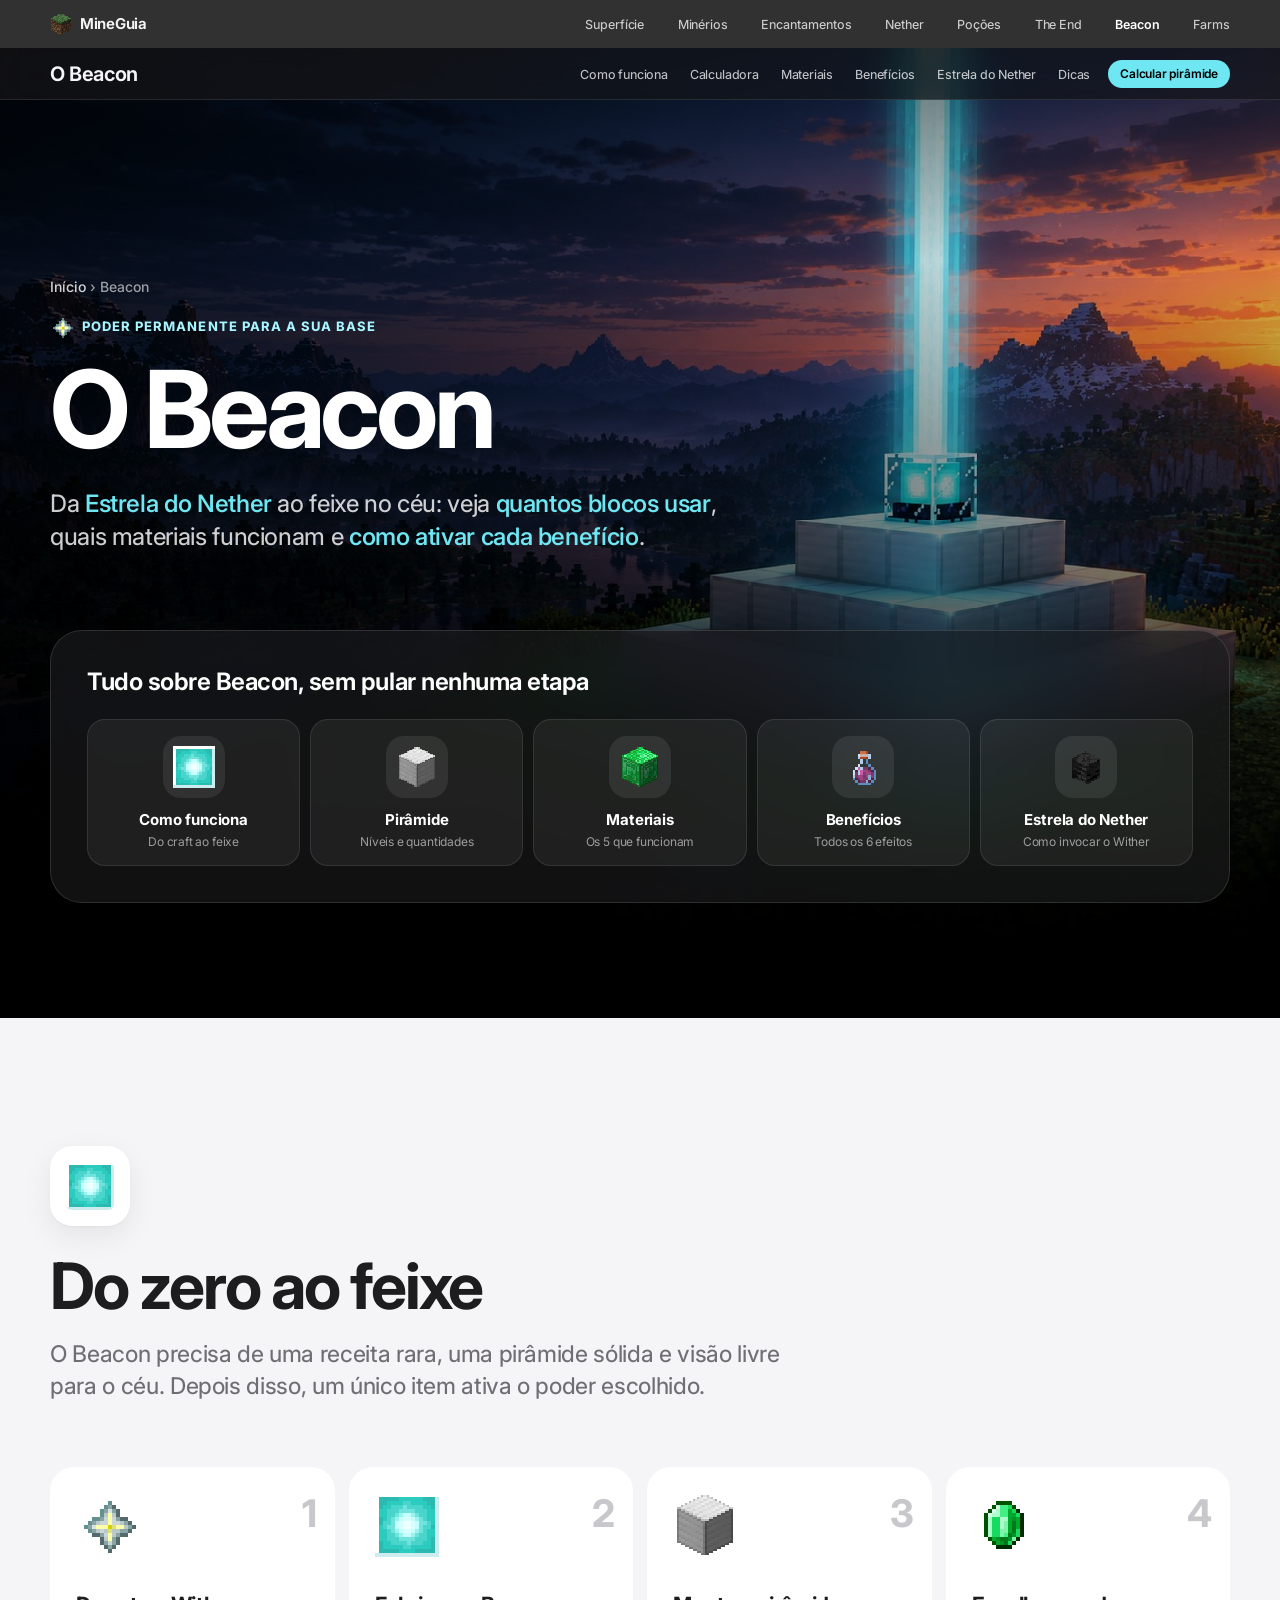
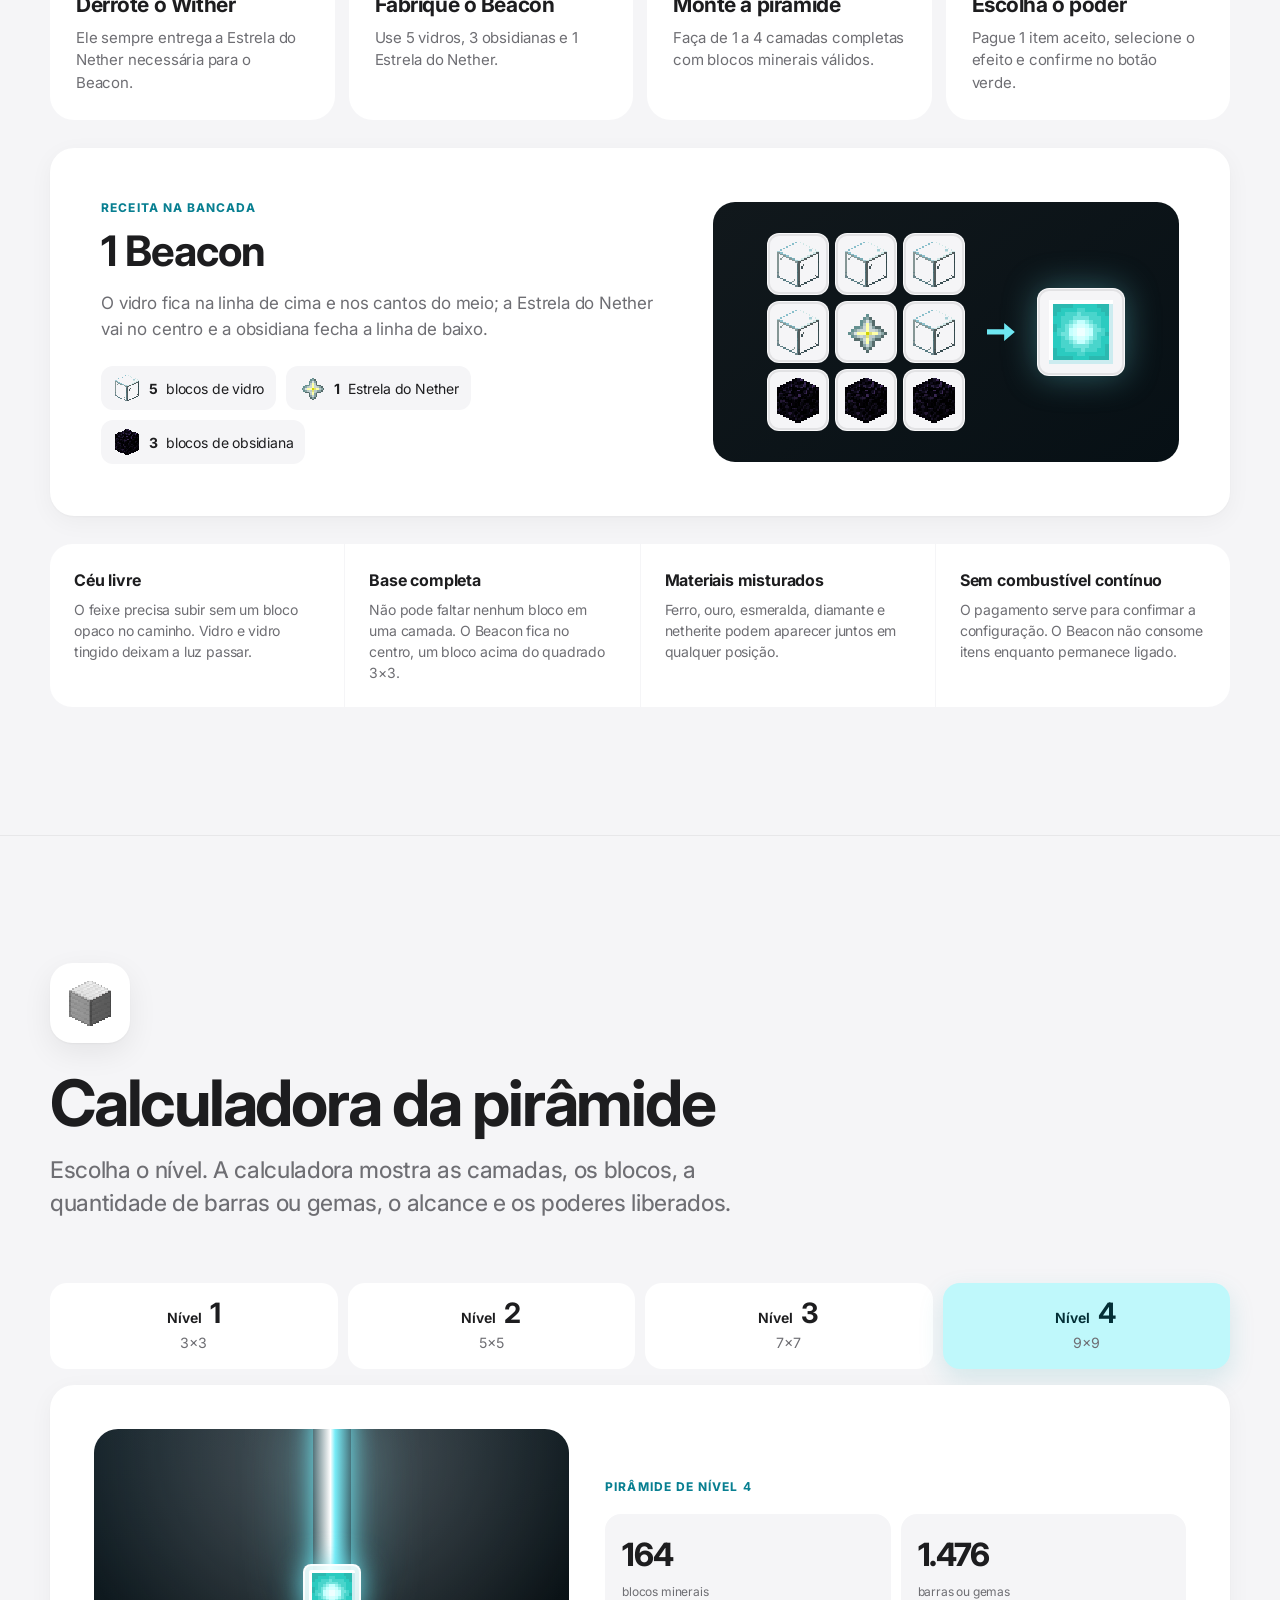
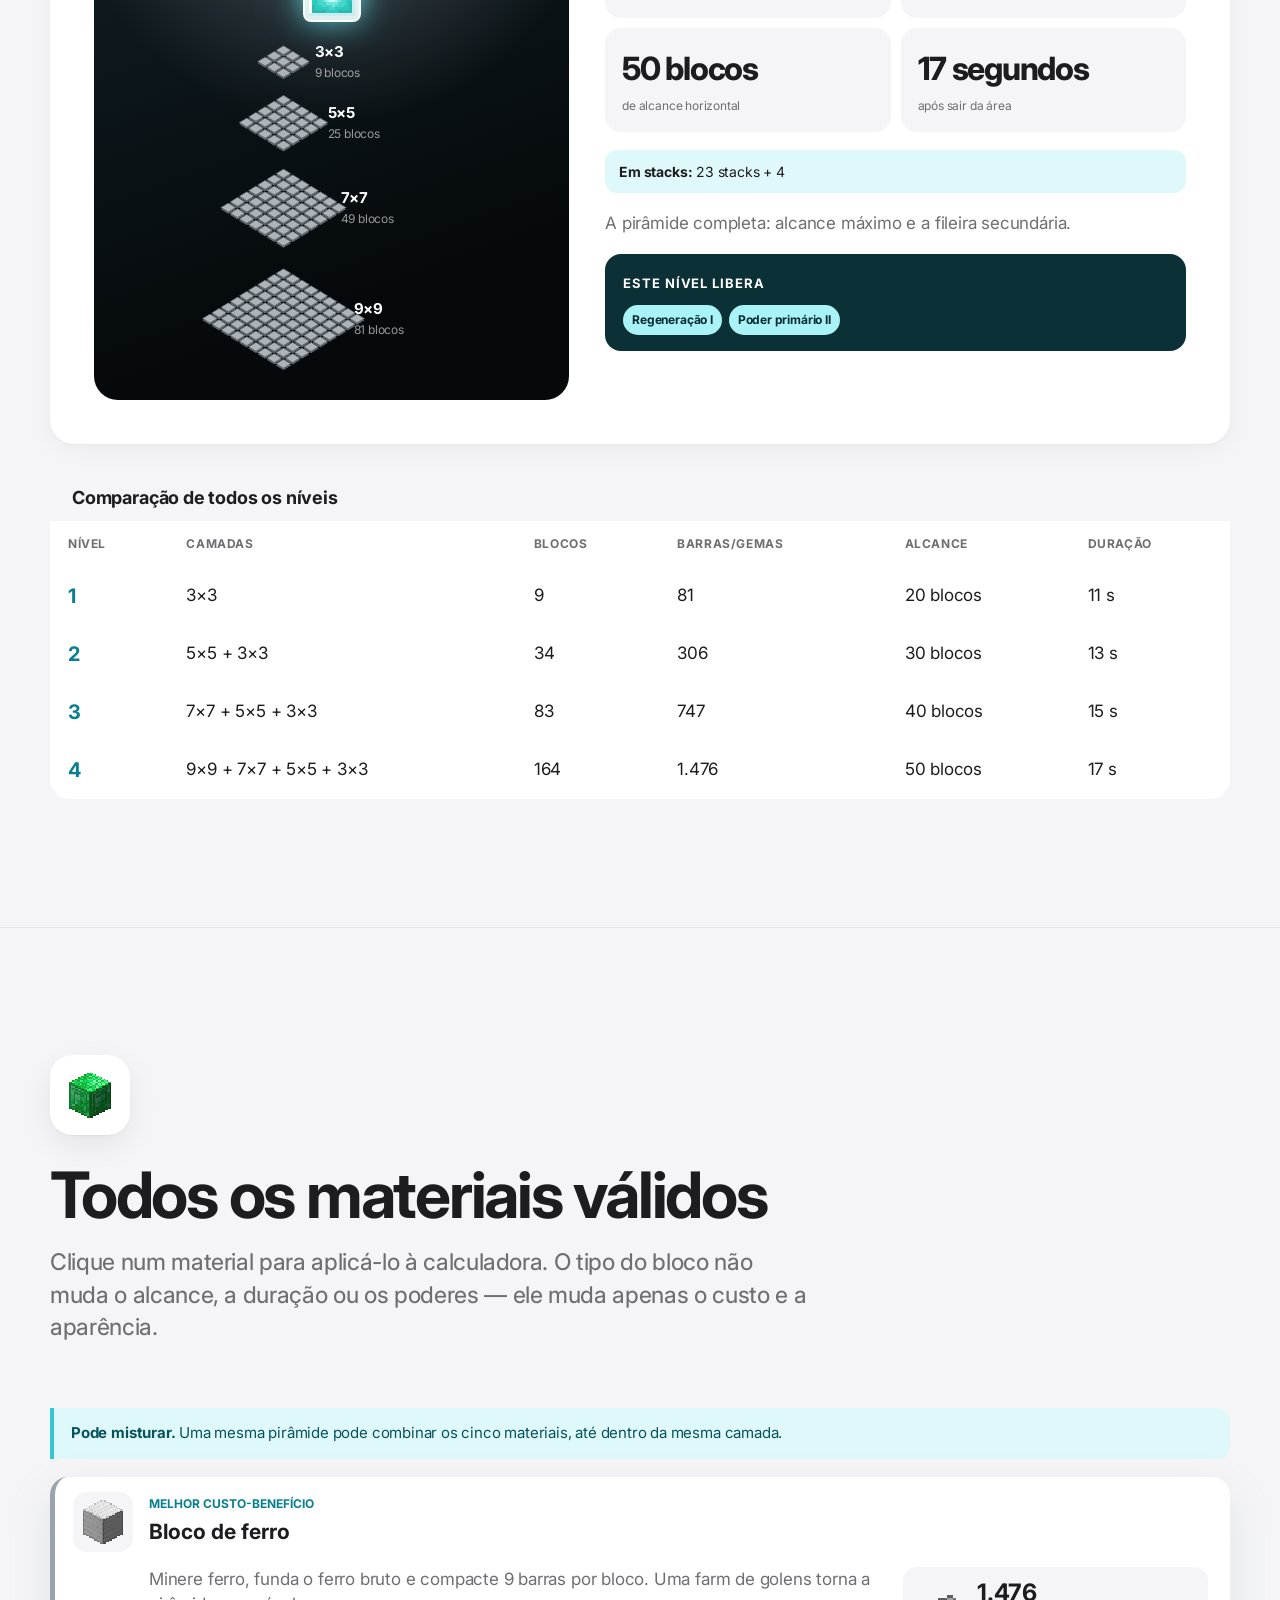
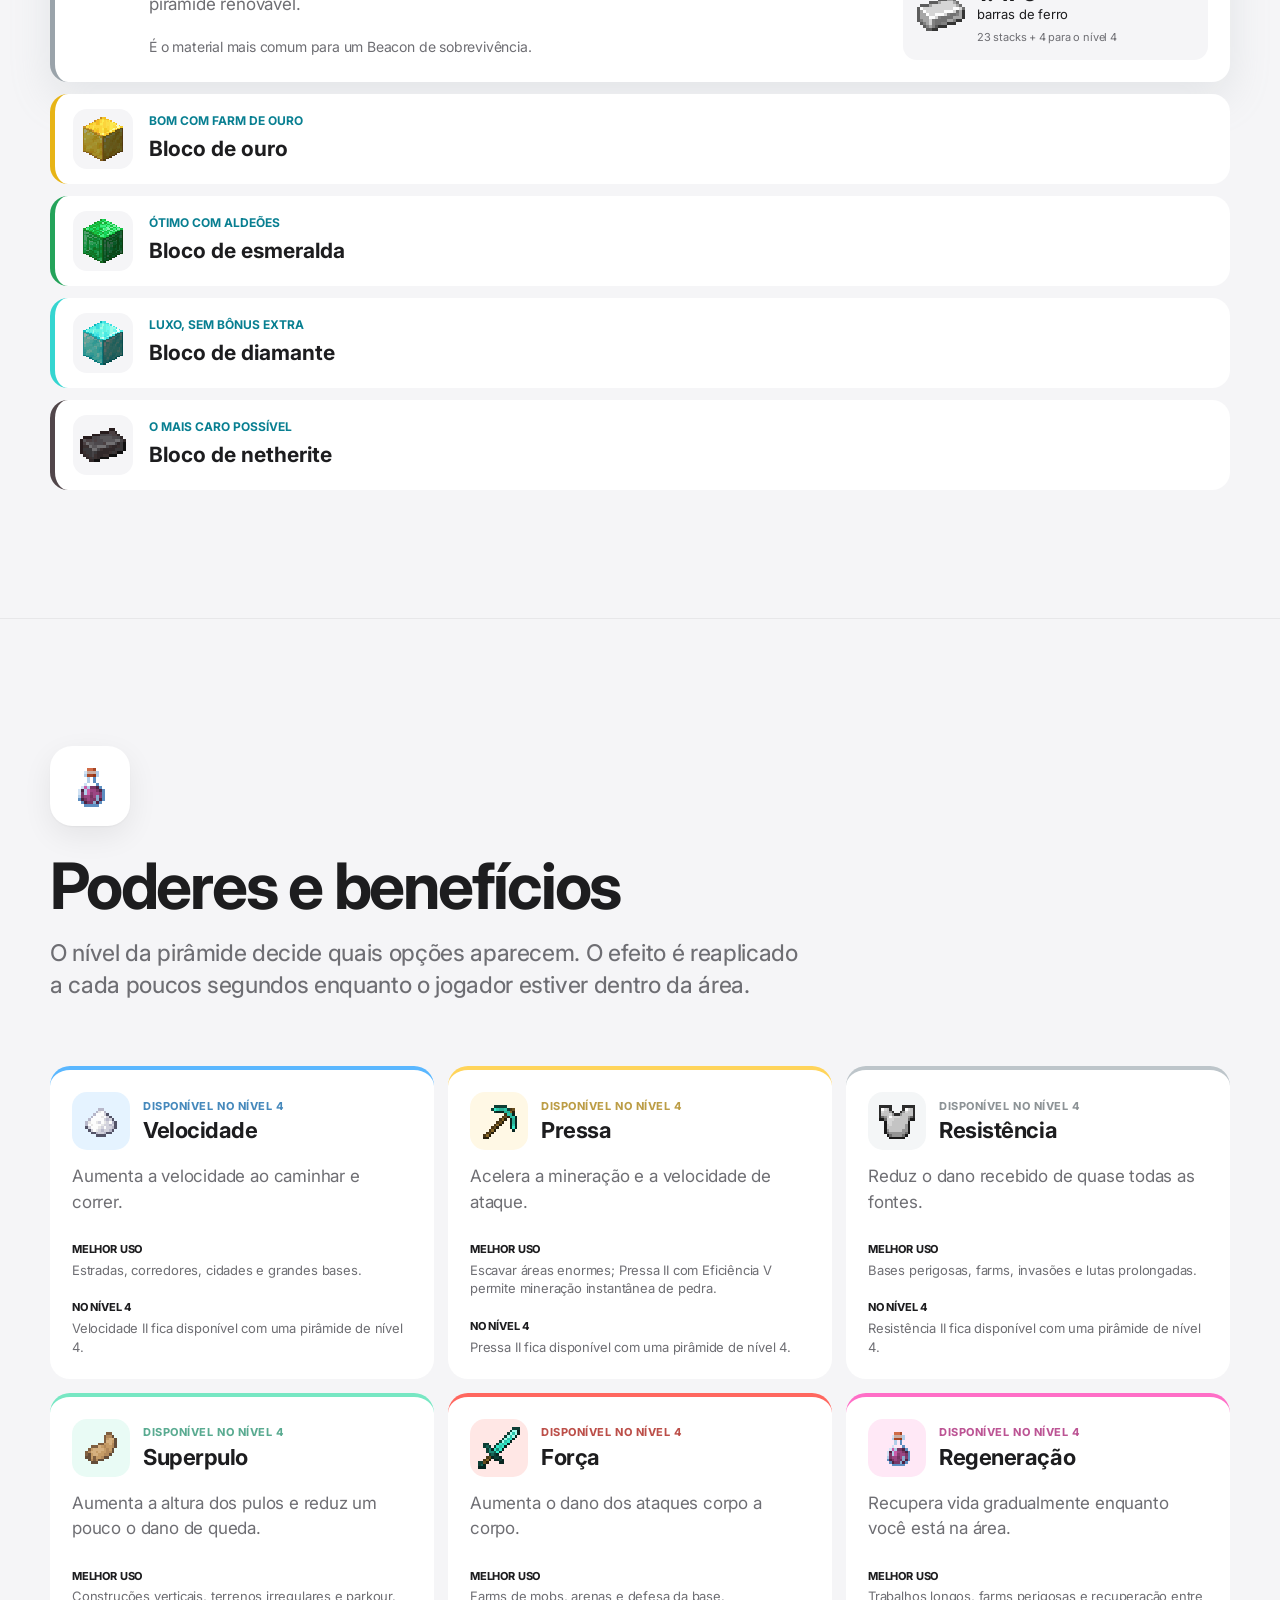
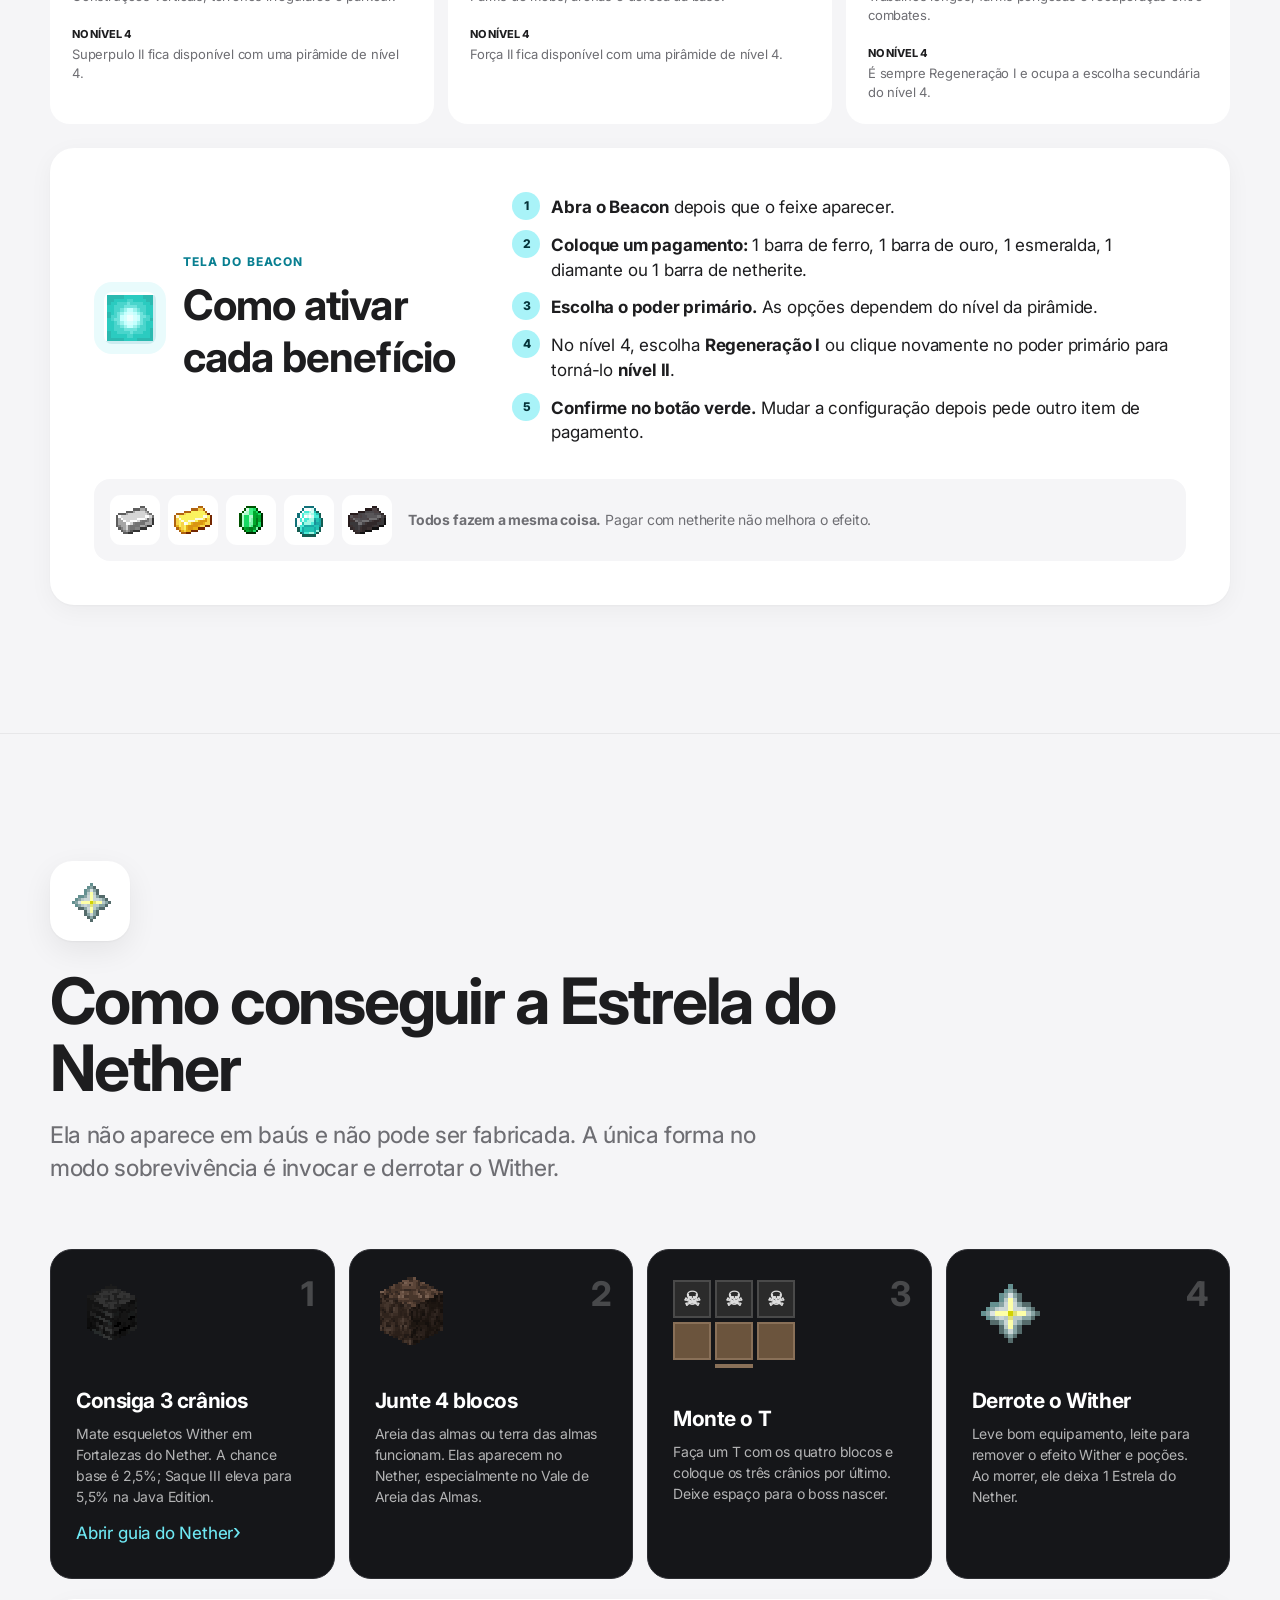
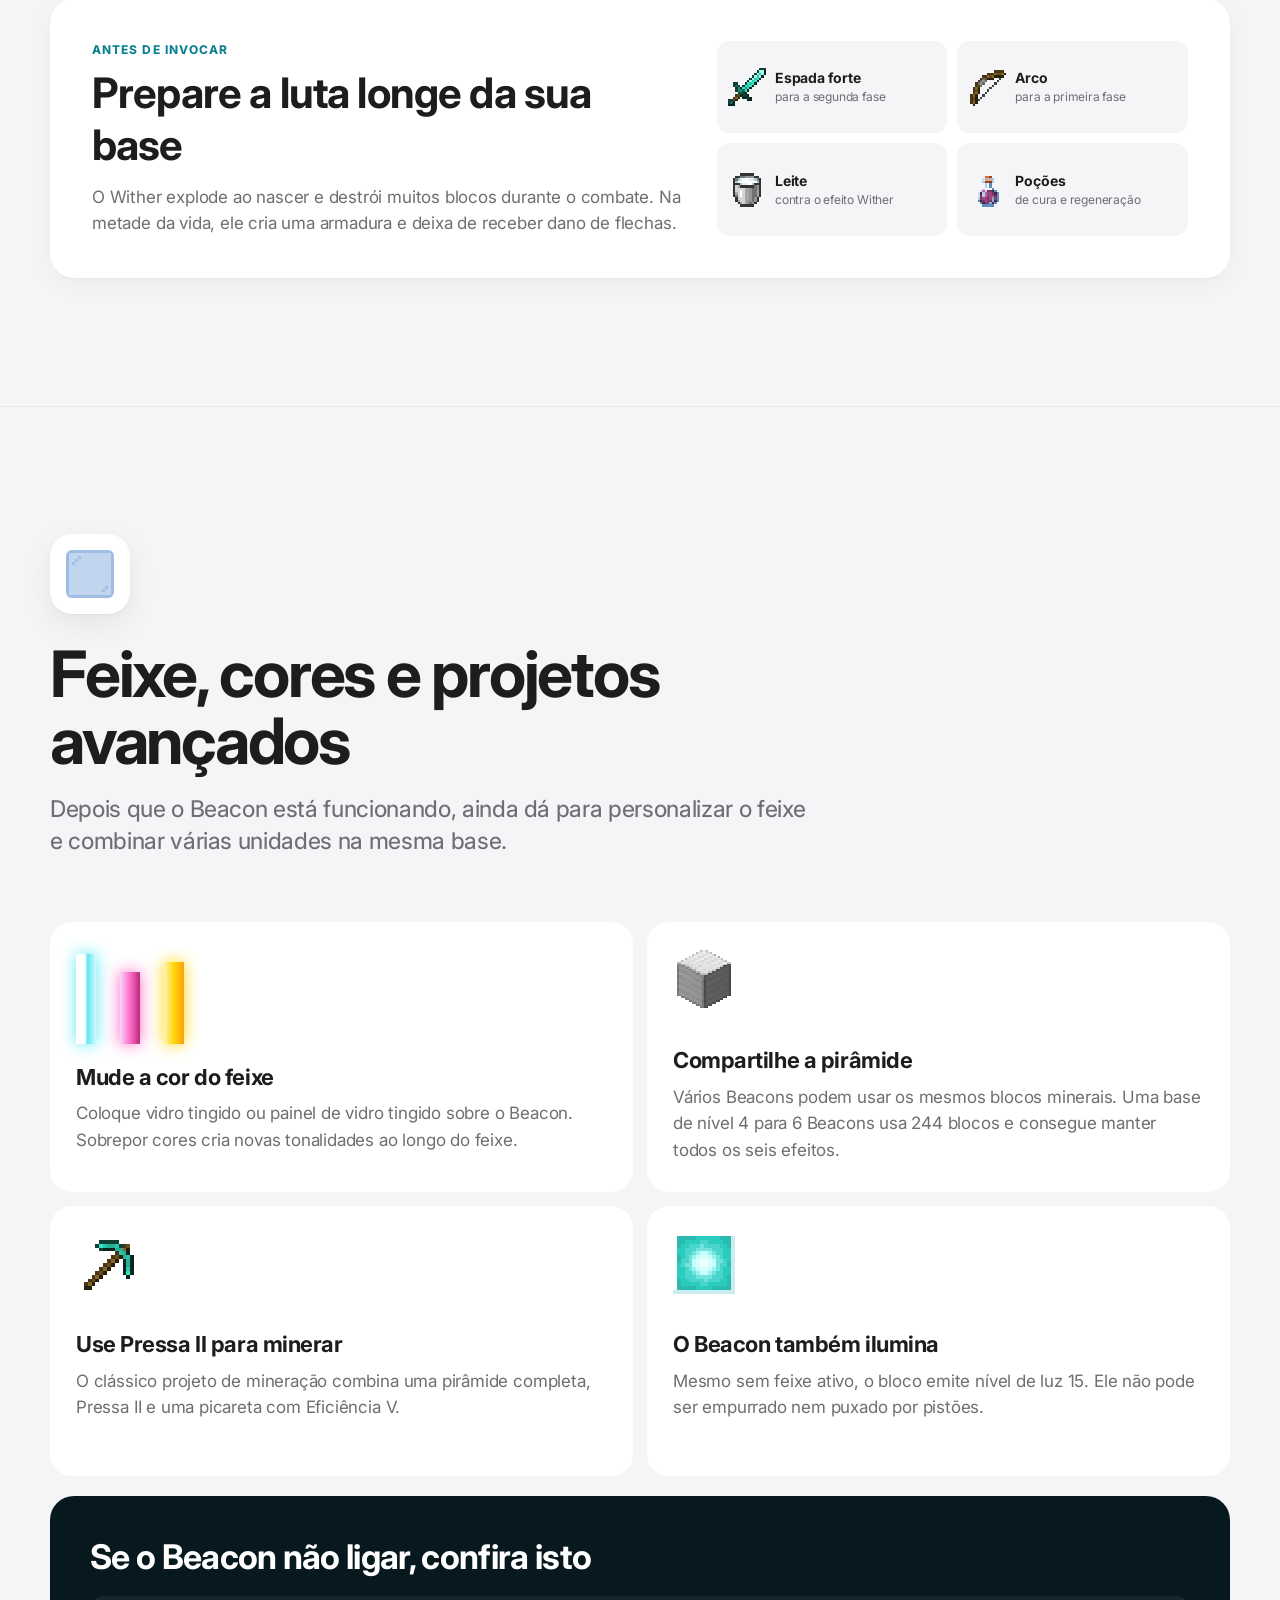
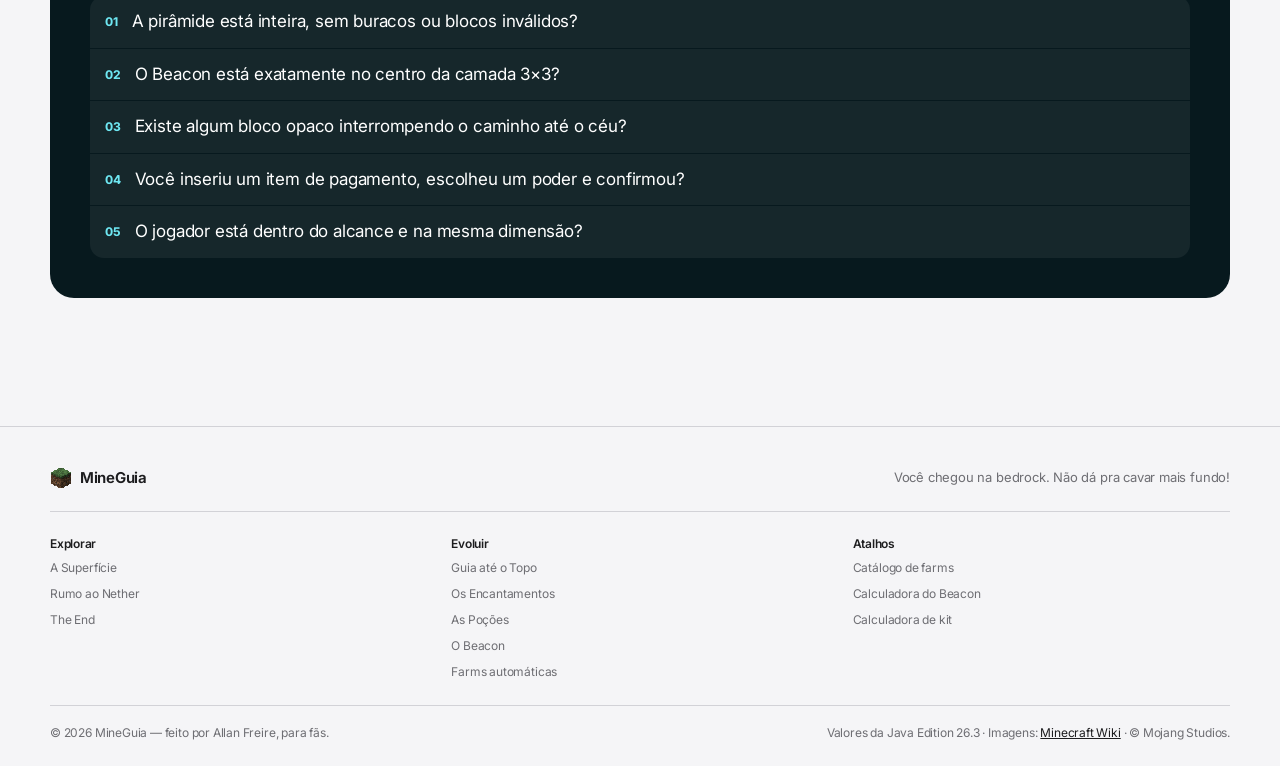
==== commit d8fa3544: "Adiciona catalogo de Farms para Java 26.3 com filtros e guias" ====
--- a/beacon.html
+++ b/beacon.html
@@ -34,6 +34,7 @@
         <li><a href="pocoes.html"><img src="assets/img/itens/potion_healing.png" alt=""><span>Poções</span></a></li>
         <li><a href="end.html"><img src="assets/img/itens/eye_of_ender.png" alt=""><span>The End</span></a></li>
         <li><a href="beacon.html" aria-current="page"><img src="assets/img/itens/nether_star.png" alt=""><span>Beacon</span></a></li>
+        <li><a href="farms.html"><img src="assets/img/itens/redstone.png" alt=""><span>Farms</span></a></li>
       </ul>
       <button class="gnav-abrir" type="button" aria-expanded="false" aria-controls="gnav-links" aria-label="Abrir menu"><span></span><span></span></button>
     </nav>
@@ -244,8 +245,8 @@
       </div>
       <nav class="gfoot-colunas" aria-label="Todos os guias">
         <div><h2>Explorar</h2><ul><li><a href="superficie.html">A Superfície</a></li><li><a href="nether.html">Rumo ao Nether</a></li><li><a href="end.html">The End</a></li></ul></div>
-        <div><h2>Evoluir</h2><ul><li><a href="minerios.html">Guia até o Topo</a></li><li><a href="encantamentos.html">Os Encantamentos</a></li><li><a href="pocoes.html">As Poções</a></li><li><a href="beacon.html">O Beacon</a></li></ul></div>
-        <div><h2>Atalhos</h2><ul><li><a href="beacon.html#calculadora">Calculadora do Beacon</a></li><li><a href="minerios.html#calculadora">Calculadora de kit</a></li></ul></div>
+        <div><h2>Evoluir</h2><ul><li><a href="minerios.html">Guia até o Topo</a></li><li><a href="encantamentos.html">Os Encantamentos</a></li><li><a href="pocoes.html">As Poções</a></li><li><a href="beacon.html">O Beacon</a></li><li><a href="farms.html">Farms automáticas</a></li></ul></div>
+        <div><h2>Atalhos</h2><ul><li><a href="farms.html#catalogo">Catálogo de farms</a></li><li><a href="beacon.html#calculadora">Calculadora do Beacon</a></li><li><a href="minerios.html#calculadora">Calculadora de kit</a></li></ul></div>
       </nav>
       <div class="gfoot-meta">
         <p>© <span data-ano>2026</span> MineGuia — feito por Allan Freire, para fãs.</p>
